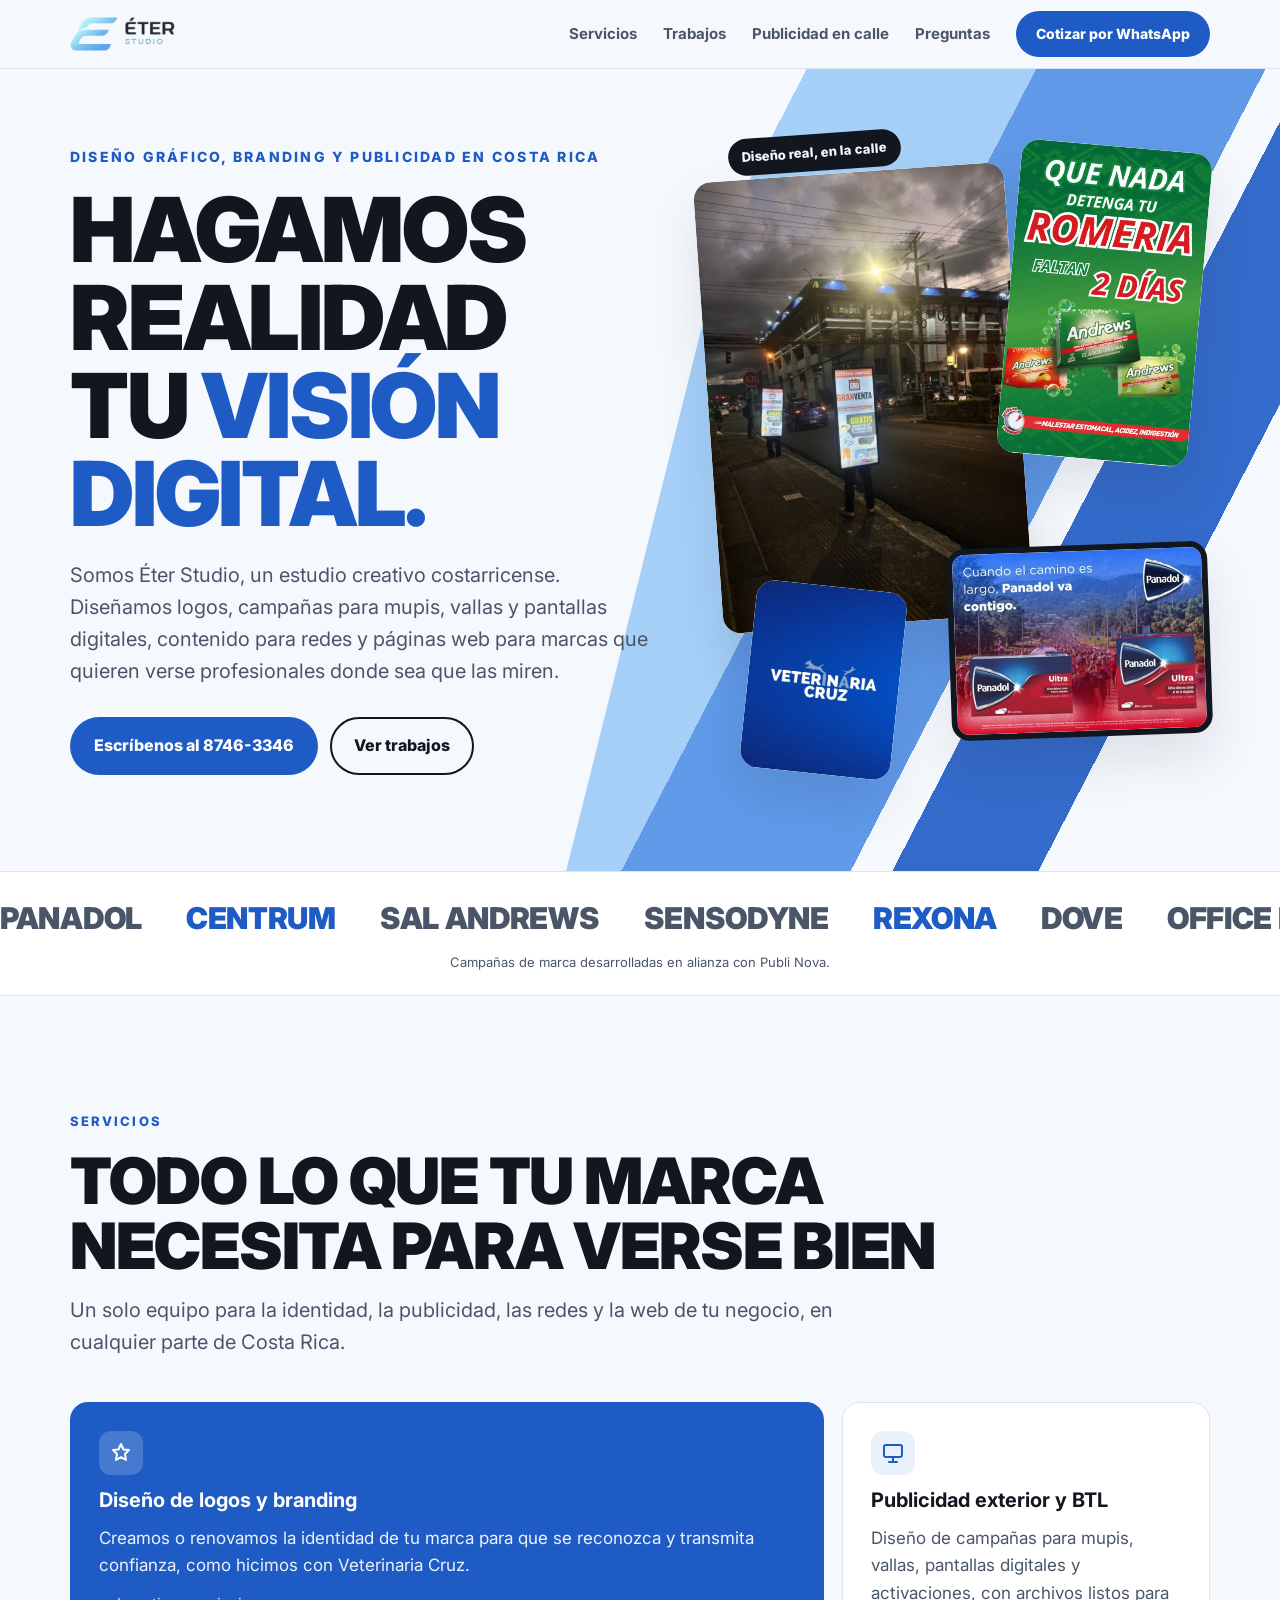
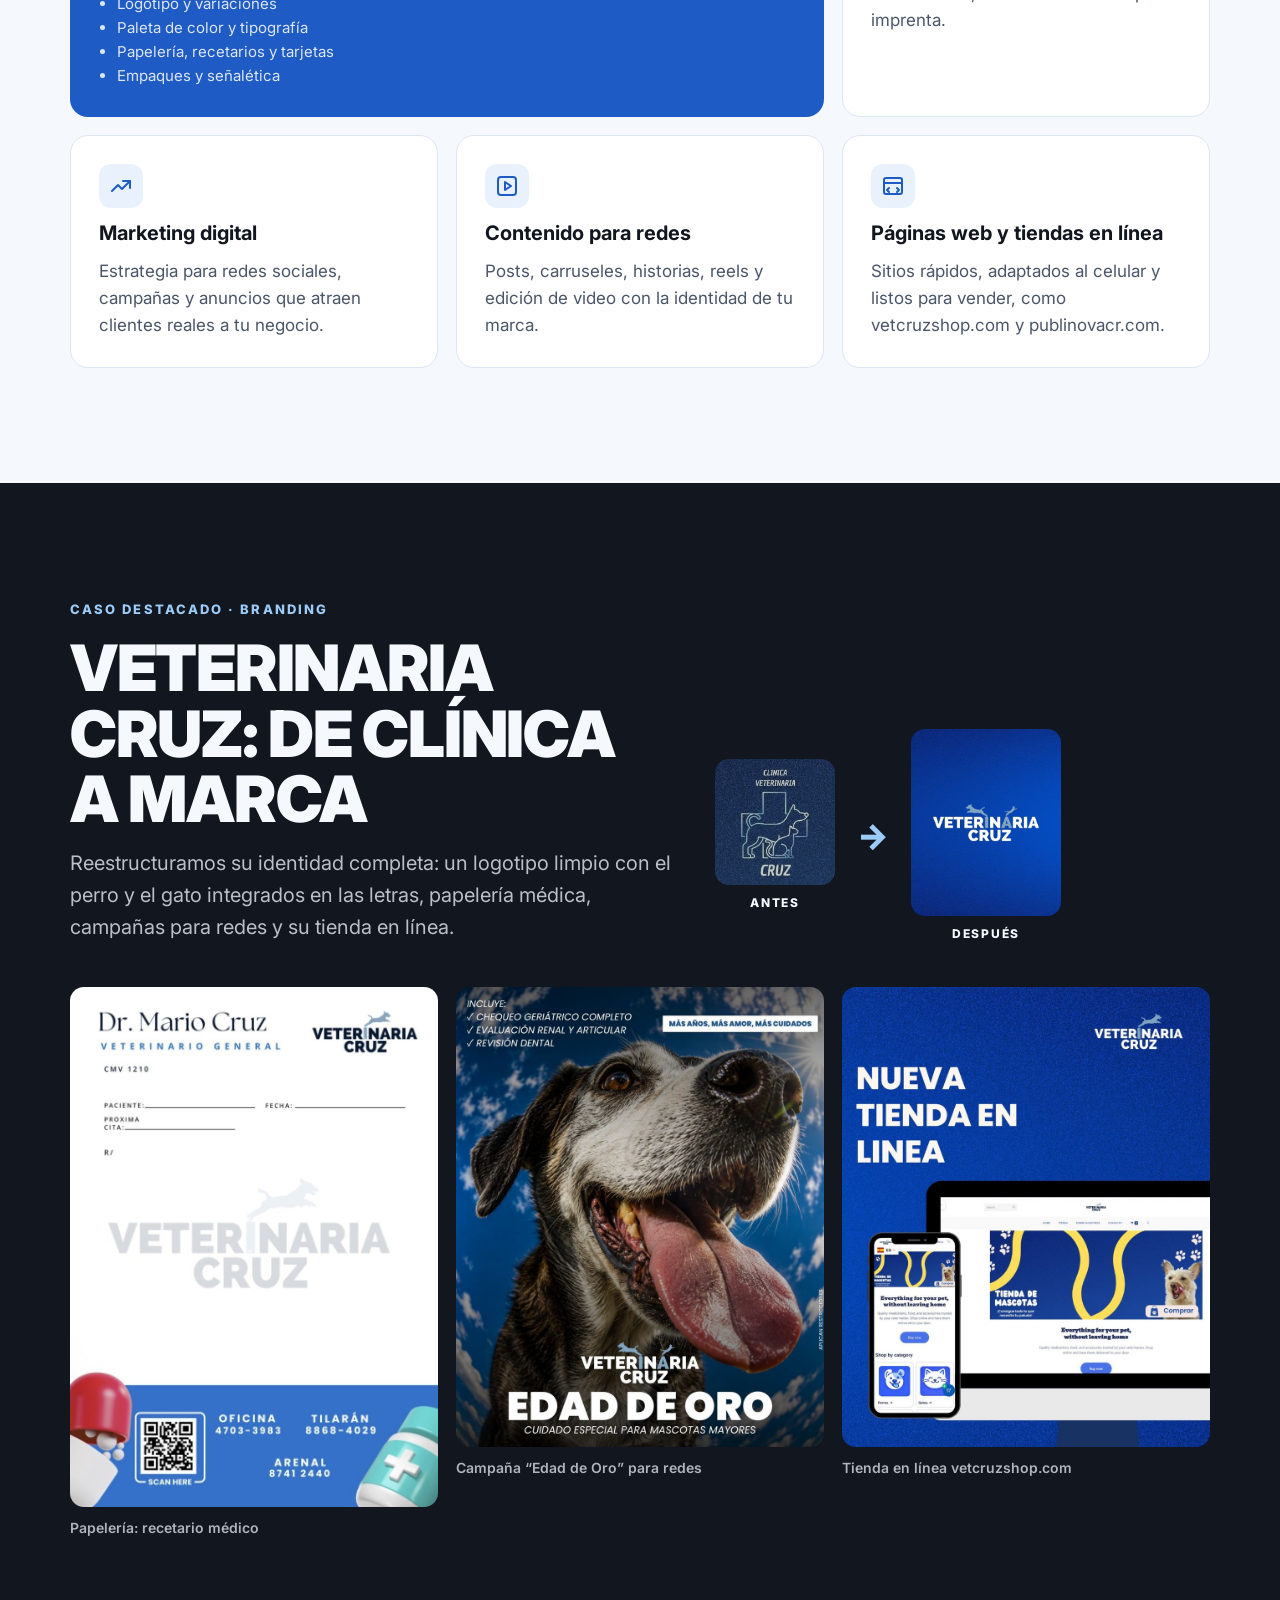
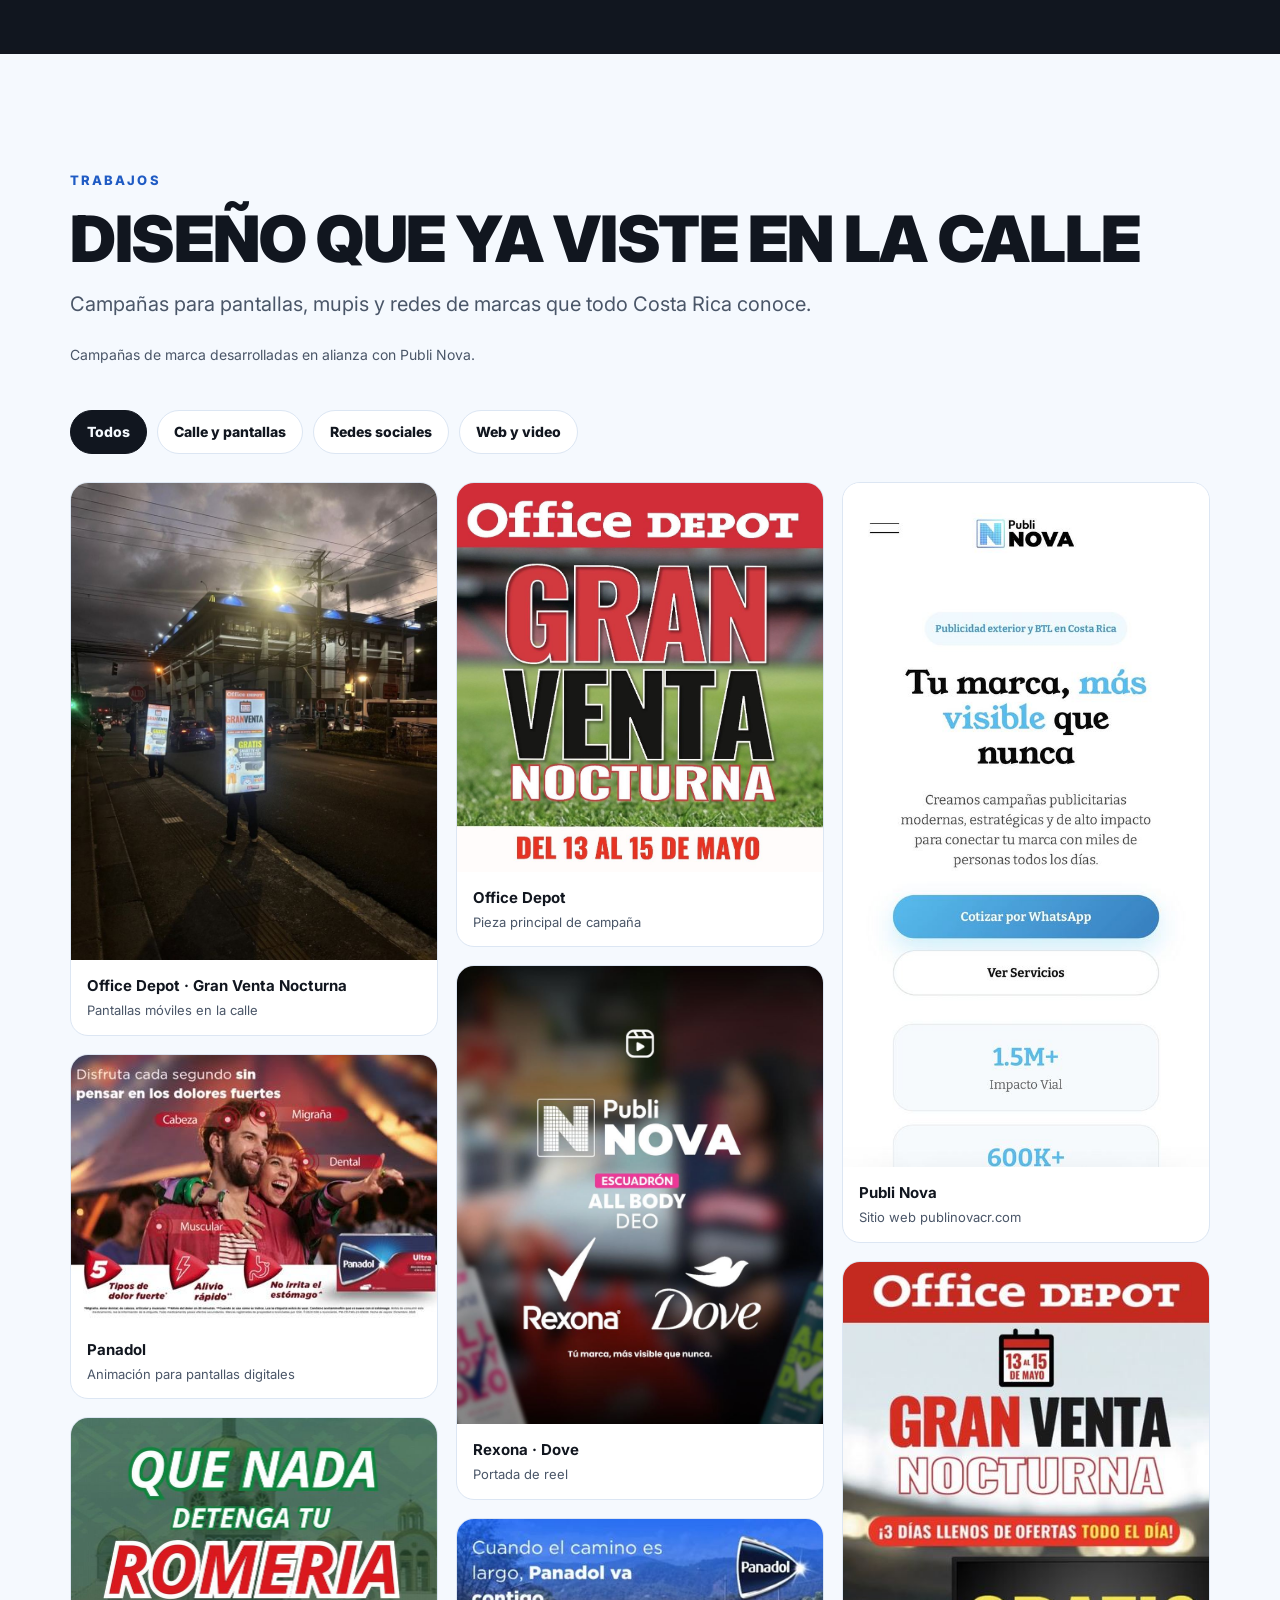
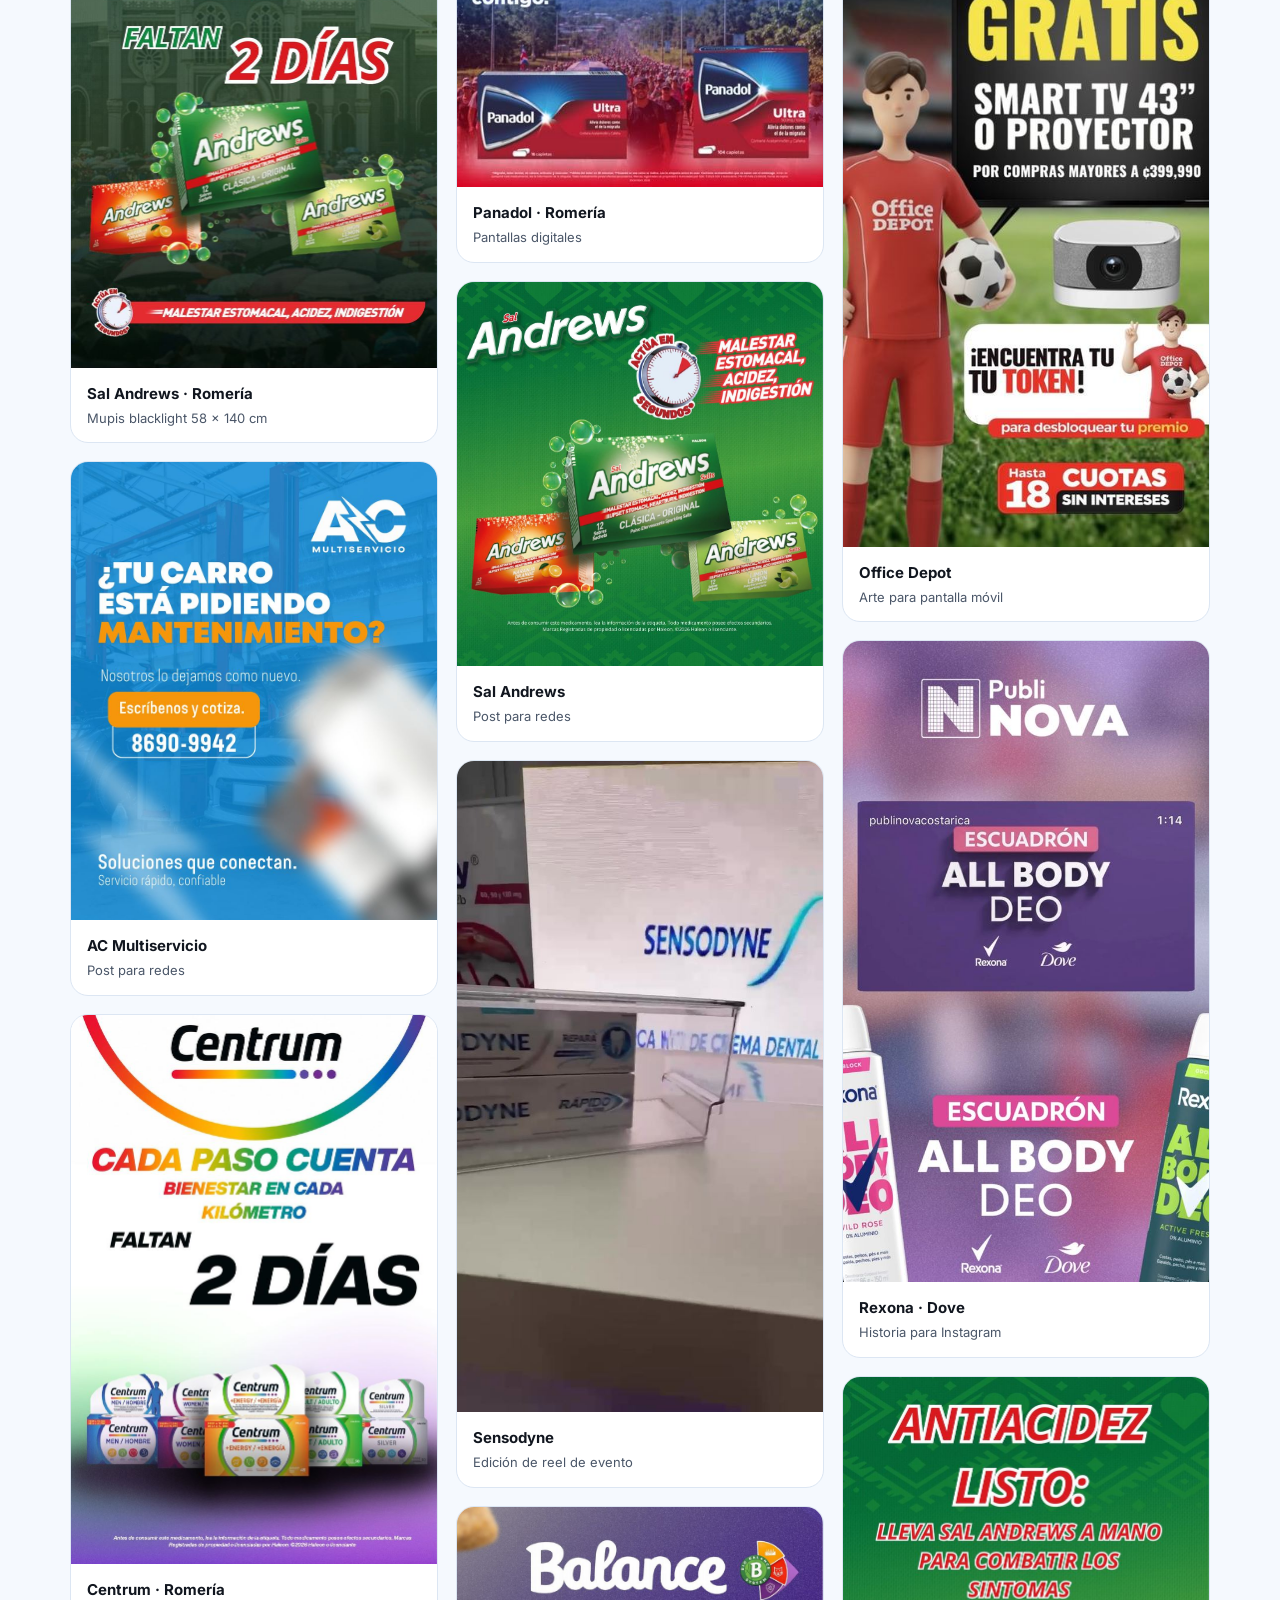
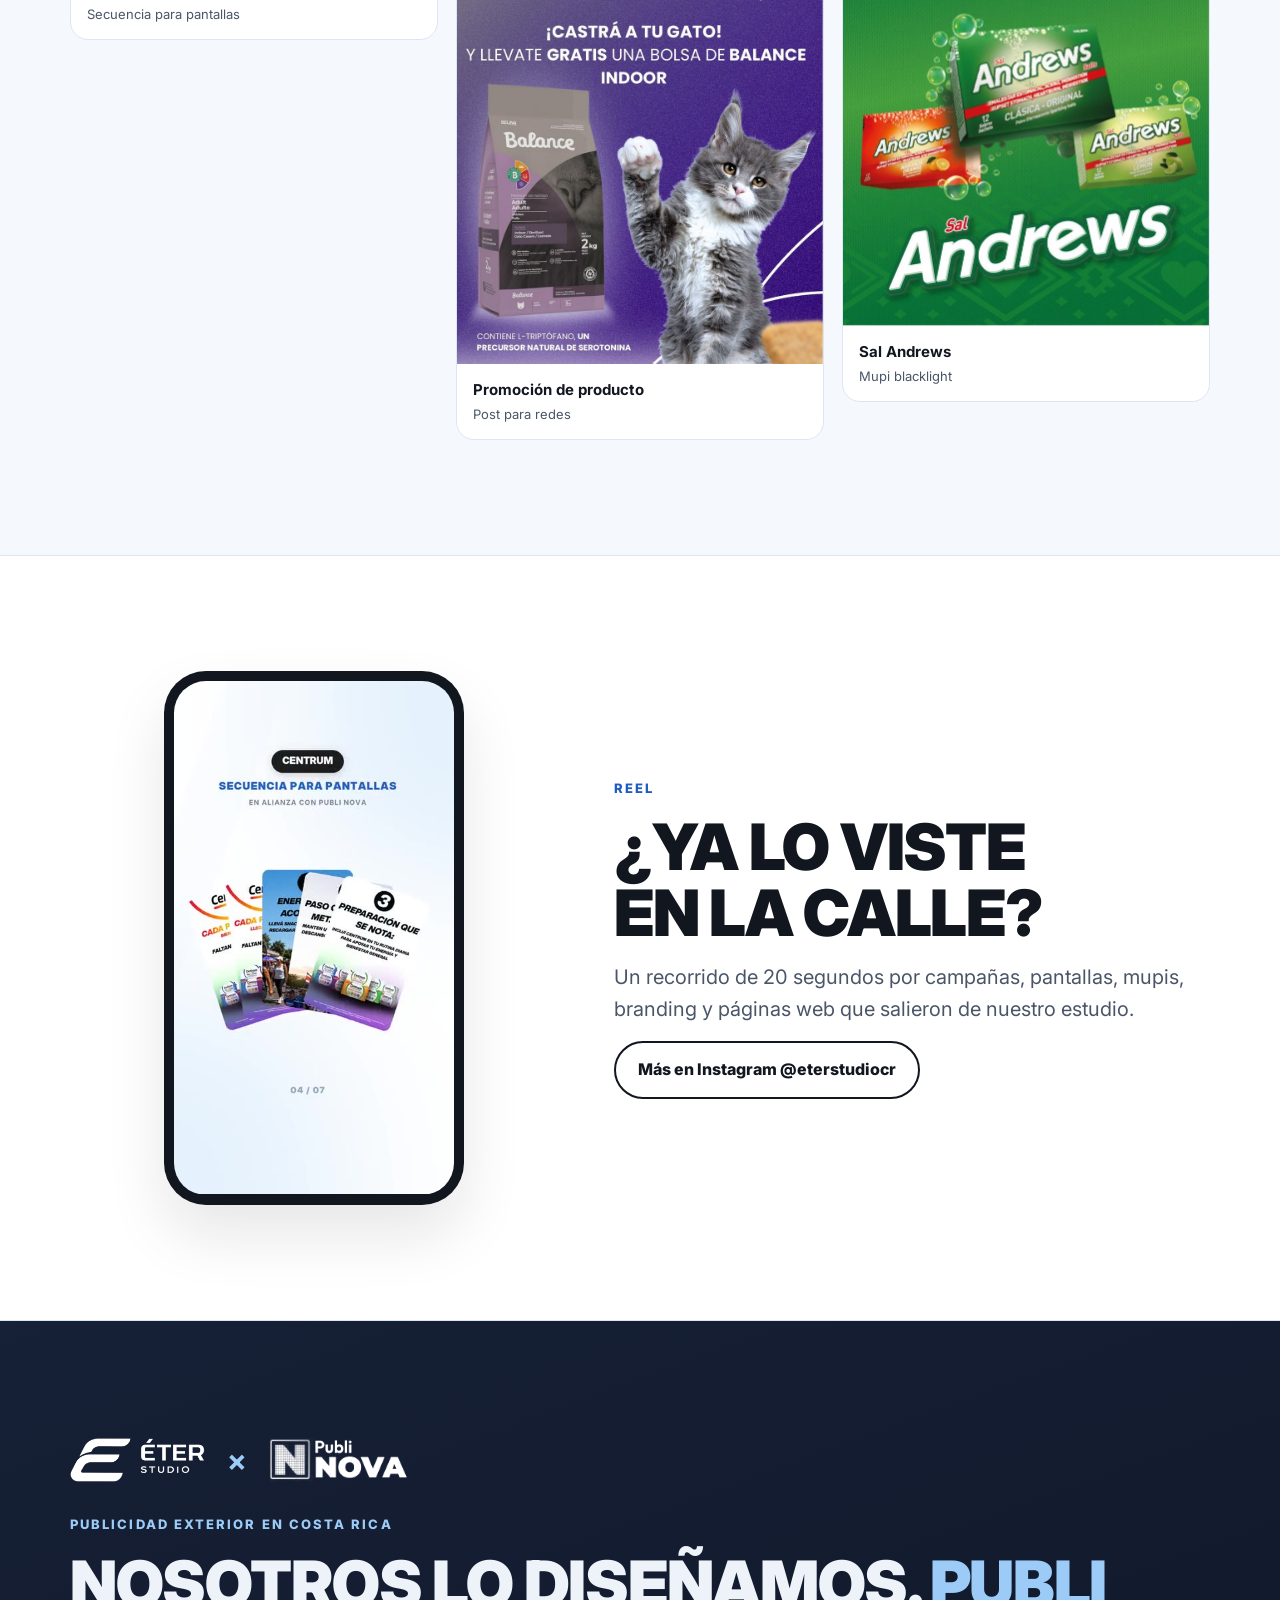
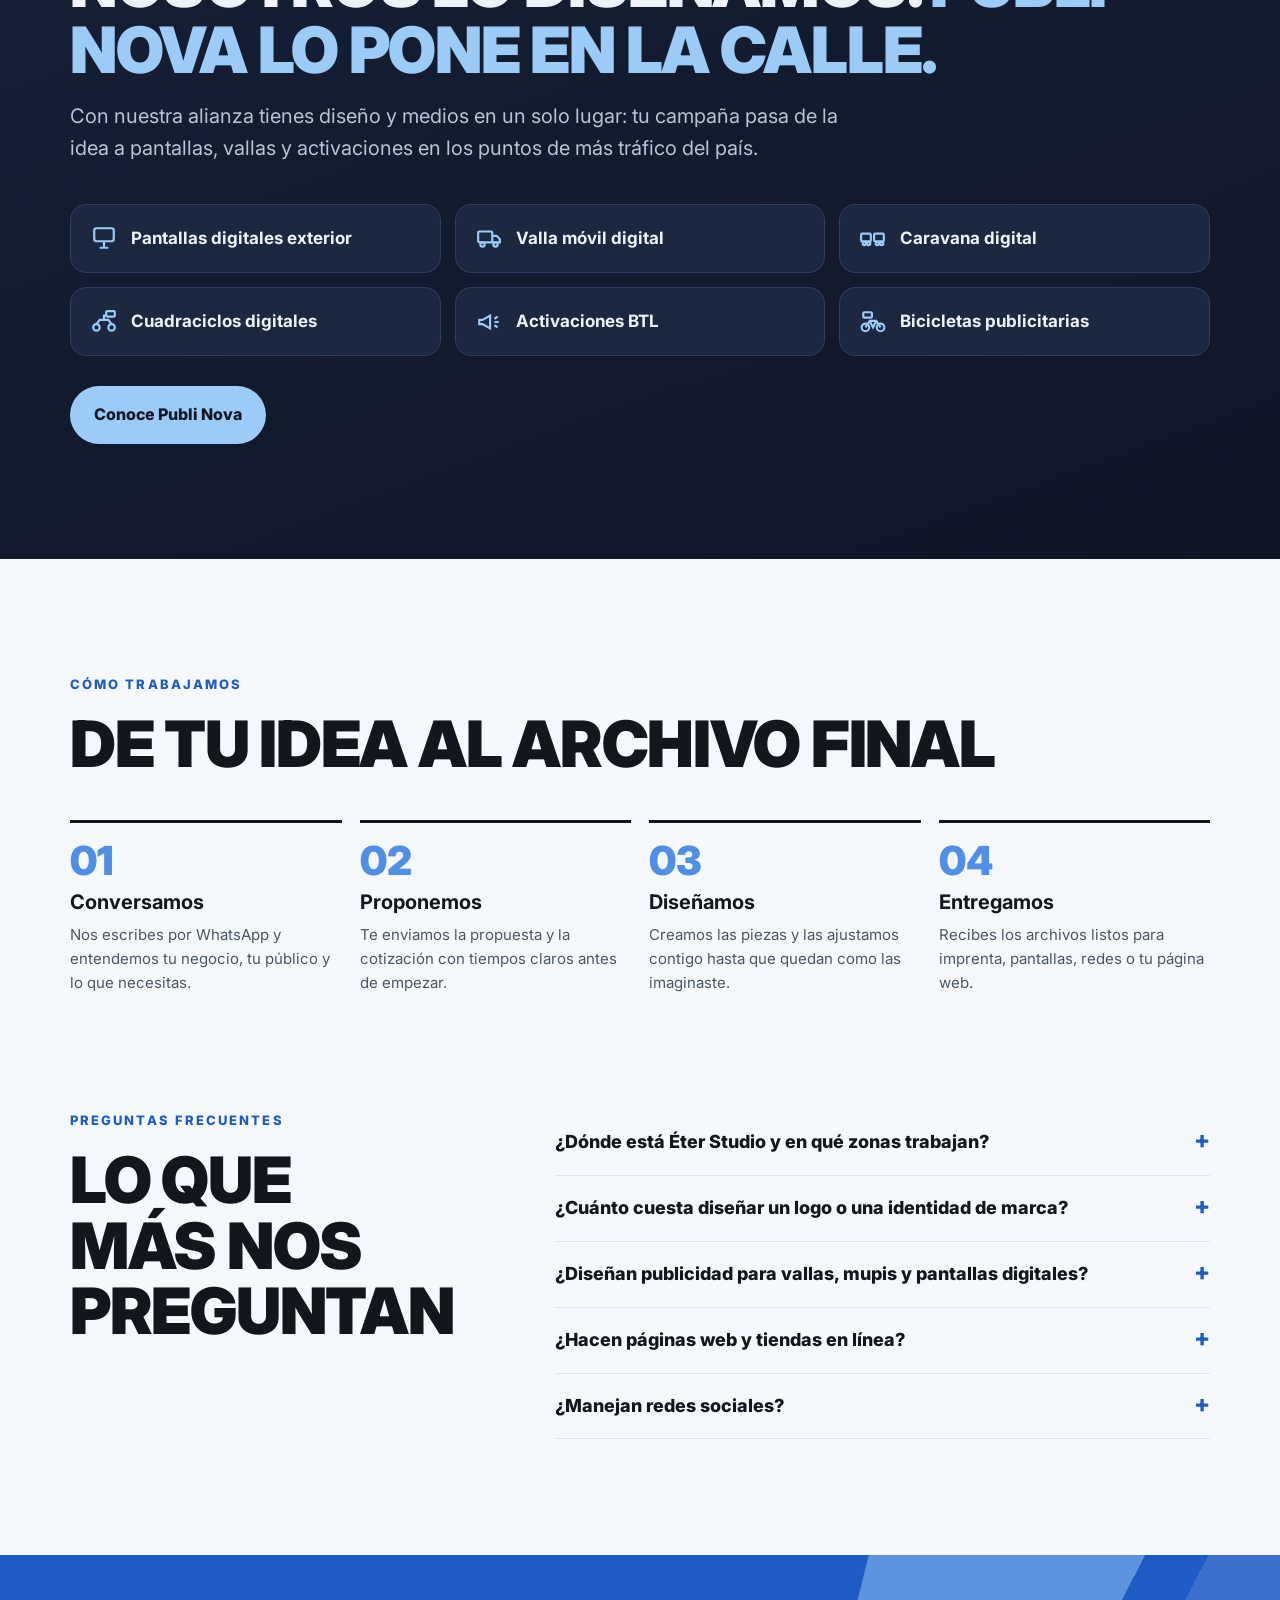
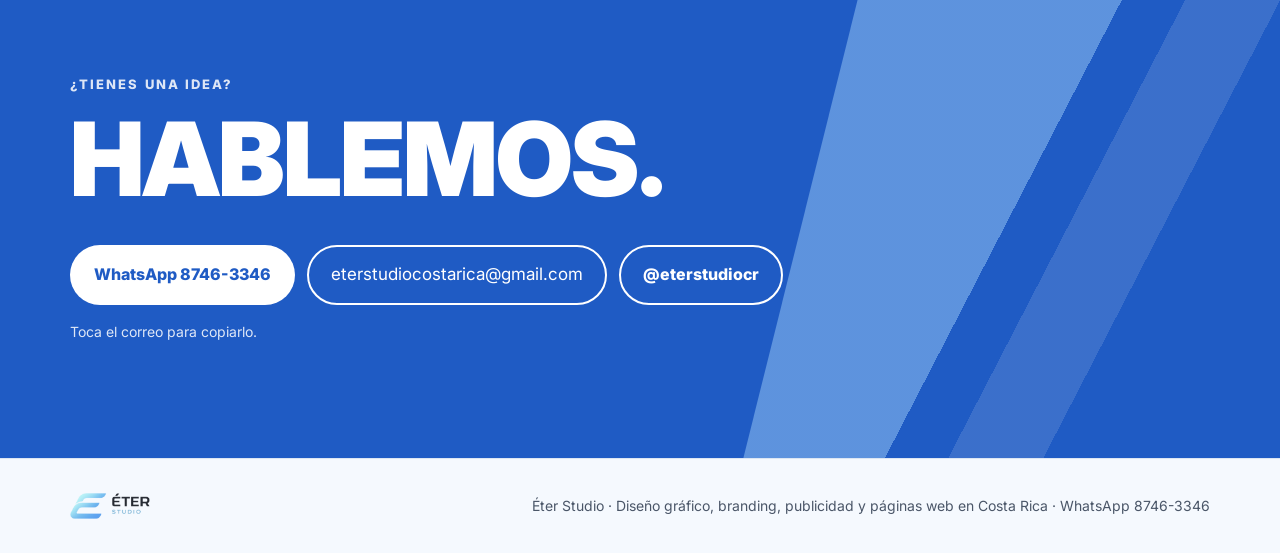
==== index.html @ 16a52ff5 "Sitio web de Éter Studio Co-Authored-By: Claude Opus 5.5 <noreply@anthropic.com> Claude-Session: htt" ====
<!doctype html>
<html lang="es-CR">
<head>
<meta charset="utf-8">
<meta name="viewport" content="width=device-width, initial-scale=1, viewport-fit=cover">
<title>Éter Studio | Diseño gráfico, branding y publicidad en Costa Rica</title>
<meta name="description" content="Estudio de diseño gráfico en Costa Rica: logos y branding, publicidad para vallas, mupis y pantallas, contenido para redes y páginas web. Cotiza por WhatsApp 8746-3346.">
<meta name="keywords" content="diseño gráfico Costa Rica, agencia de publicidad Costa Rica, diseño de logos Costa Rica, branding Costa Rica, estudio creativo Costa Rica, diseño de páginas web Costa Rica, publicidad exterior, vallas publicitarias, mupis, pantallas digitales, marketing digital, manejo de redes sociales, diseño San José">
<meta name="robots" content="index, follow, max-image-preview:large">
<link rel="canonical" href="https://www.eterstudiocr.com/">
<meta name="geo.region" content="CR"><meta name="geo.placename" content="Costa Rica">
<meta property="og:type" content="website"><meta property="og:locale" content="es_CR"><meta property="og:site_name" content="Éter Studio">
<meta property="og:title" content="Éter Studio | Diseño gráfico, branding y publicidad en Costa Rica"><meta property="og:description" content="Estudio de diseño gráfico en Costa Rica: logos y branding, publicidad para vallas, mupis y pantallas, contenido para redes y páginas web. Cotiza por WhatsApp 8746-3346.">
<meta property="og:url" content="https://www.eterstudiocr.com/"><meta property="og:image" content="https://www.eterstudiocr.com/img/og.jpg"><meta property="og:image:width" content="1200"><meta property="og:image:height" content="630">
<meta name="twitter:card" content="summary_large_image"><meta name="twitter:title" content="Éter Studio | Diseño gráfico, branding y publicidad en Costa Rica"><meta name="twitter:description" content="Estudio de diseño gráfico en Costa Rica: logos y branding, publicidad para vallas, mupis y pantallas, contenido para redes y páginas web. Cotiza por WhatsApp 8746-3346."><meta name="twitter:image" content="https://www.eterstudiocr.com/img/og.jpg">
<meta name="theme-color" content="#1F5BC4">
<link rel="icon" type="image/png" href="img/favicon.png">
<link rel="preload" as="image" href="img/od_calle.jpg">
<link rel="preconnect" href="https://fonts.googleapis.com"><link rel="preconnect" href="https://fonts.gstatic.com" crossorigin><link rel="stylesheet" href="https://fonts.googleapis.com/css2?family=Inter:wght@400;600;700;800;900&display=swap">
<script type="application/ld+json">[{"@context": "https://schema.org", "@type": "ProfessionalService", "@id": "https://www.eterstudiocr.com/#estudio", "name": "Éter Studio", "alternateName": ["Eter Studio", "Éter Studio CR"], "description": "Estudio de diseño gráfico en Costa Rica: logos y branding, publicidad para vallas, mupis y pantallas, contenido para redes y páginas web. Cotiza por WhatsApp 8746-3346.", "url": "https://www.eterstudiocr.com/", "logo": "https://www.eterstudiocr.com/img/eter_color.png", "image": "https://www.eterstudiocr.com/img/og.jpg", "telephone": "+506 8746-3346", "email": "eterstudiocostarica@gmail.com", "slogan": "Hagamos realidad tu visión digital", "address": {"@type": "PostalAddress", "addressCountry": "CR"}, "areaServed": {"@type": "Country", "name": "Costa Rica"}, "sameAs": ["https://www.instagram.com/eterstudiocr/"], "knowsLanguage": "es", "hasOfferCatalog": {"@type": "OfferCatalog", "name": "Servicios de diseño y publicidad", "itemListElement": [{"@type": "Offer", "itemOffered": {"@type": "Service", "name": "Diseño de logos y branding", "areaServed": "Costa Rica"}}, {"@type": "Offer", "itemOffered": {"@type": "Service", "name": "Diseño de publicidad exterior: vallas, mupis y pantallas digitales", "areaServed": "Costa Rica"}}, {"@type": "Offer", "itemOffered": {"@type": "Service", "name": "Marketing digital y redes sociales", "areaServed": "Costa Rica"}}, {"@type": "Offer", "itemOffered": {"@type": "Service", "name": "Contenido para redes: posts, reels y video", "areaServed": "Costa Rica"}}, {"@type": "Offer", "itemOffered": {"@type": "Service", "name": "Diseño de páginas web y tiendas en línea", "areaServed": "Costa Rica"}}]}}, {"@context": "https://schema.org", "@type": "WebSite", "name": "Éter Studio", "url": "https://www.eterstudiocr.com/", "inLanguage": "es-CR"}, {"@context": "https://schema.org", "@type": "FAQPage", "mainEntity": [{"@type": "Question", "name": "¿Dónde está Éter Studio y en qué zonas trabajan?", "acceptedAnswer": {"@type": "Answer", "text": "Somos un estudio de diseño de Costa Rica y trabajamos de forma remota con negocios de todo el país: San José, Heredia, Alajuela, Cartago, Guanacaste, Puntarenas y Limón."}}, {"@type": "Question", "name": "¿Cuánto cuesta diseñar un logo o una identidad de marca?", "acceptedAnswer": {"@type": "Answer", "text": "Depende de lo que incluya: solo el logo, o también paleta, tipografía, papelería y aplicaciones. Escríbenos al 8746-3346 y te enviamos una cotización a la medida."}}, {"@type": "Question", "name": "¿Diseñan publicidad para vallas, mupis y pantallas digitales?", "acceptedAnswer": {"@type": "Answer", "text": "Sí. Diseñamos campañas para publicidad exterior y BTL con archivos listos para imprenta o para pantallas, y con nuestra alianza con Publi Nova también podemos ponerlas en la calle."}}, {"@type": "Question", "name": "¿Hacen páginas web y tiendas en línea?", "acceptedAnswer": {"@type": "Answer", "text": "Sí. Hacemos sitios adaptados al celular, con botón de WhatsApp y tienda en línea si la necesitas, como vetcruzshop.com y publinovacr.com."}}, {"@type": "Question", "name": "¿Manejan redes sociales?", "acceptedAnswer": {"@type": "Answer", "text": "Diseñamos posts, carruseles, historias y reels, y te ayudamos con la estrategia para que tu Instagram, Facebook y TikTok atraigan clientes."}}]}]</script>
</head>
<body>
<style>
/* Layout: página única, franjas diagonales de marca (celeste → azul) como firma visual; tipografía negra pesada en mayúsculas */
:root{
  --bg:#F5F9FE; --surface:#FFFFFF; --ink:#11161F; --muted:#4A5668; --line:#DCE6F3;
  --sky:#9CCBF7; --blue:#4F8FE6; --deep:#1F5BC4; --on-deep:#FFFFFF; --chip:#E8F1FC; --shade:rgba(17,22,31,.10);
  --logo-light:block; --logo-dark:none;
  --f-display:'Inter',system-ui,-apple-system,'Segoe UI',Roboto,Arial,sans-serif;
  --f-body:'Inter',system-ui,-apple-system,'Segoe UI',Roboto,Arial,sans-serif;
  --wrap:1180px; --r:18px;
}
@media (prefers-color-scheme: dark){:root:not([data-theme="light"]){
  --bg:#0D121B; --surface:#151C28; --ink:#EEF3FA; --muted:#A9B6C8; --line:#263042;
  --sky:#9CCBF7; --blue:#74A2E4; --deep:#6FA0E2; --on-deep:#0D121B; --chip:#1C2636; --shade:rgba(0,0,0,.35);
  --logo-light:none; --logo-dark:block; color-scheme:dark}}
:root[data-theme="dark"]{
  --bg:#0D121B; --surface:#151C28; --ink:#EEF3FA; --muted:#A9B6C8; --line:#263042;
  --sky:#9CCBF7; --blue:#74A2E4; --deep:#6FA0E2; --on-deep:#0D121B; --chip:#1C2636; --shade:rgba(0,0,0,.35);
  --logo-light:none; --logo-dark:block; color-scheme:dark}
*{box-sizing:border-box}
html{scroll-behavior:smooth}
body{margin:0;background:var(--bg);color:var(--ink);font-family:var(--f-body);font-size:17px;line-height:1.6;-webkit-font-smoothing:antialiased}
img,video{max-width:100%;height:auto;display:block}
a{color:inherit}
.wrap{max-width:var(--wrap);margin-inline:auto;padding-inline:20px}
.eyebrow{font-size:13px;font-weight:800;letter-spacing:.16em;text-transform:uppercase;color:var(--deep)}
.display{font-family:var(--f-display);font-weight:900;text-transform:uppercase;letter-spacing:-.02em;line-height:1.02;text-wrap:balance;margin:0}
h2.display{font-size:clamp(34px,5.2vw,64px)}
h3{margin:0;font-size:20px;line-height:1.3}
p{margin:0}
.lead{font-size:clamp(17px,1.6vw,20px);color:var(--muted);max-width:60ch}
.btn{display:inline-flex;align-items:center;gap:10px;padding:14px 22px;border-radius:999px;font-weight:800;text-decoration:none;font-size:16px;border:2px solid transparent;transition:transform .15s ease,background .15s}
.btn:hover{transform:translateY(-2px)}
.btn:focus-visible,a:focus-visible,button:focus-visible{outline:3px solid var(--blue);outline-offset:3px}
.btn-primary{background:var(--deep);color:var(--on-deep)}
.btn-ghost{border-color:var(--ink);color:var(--ink)}
.logo-l{display:var(--logo-light)} .logo-d{display:var(--logo-dark)}
section{padding-block:clamp(64px,9vw,120px)}

/* header */
.top{position:sticky;top:env(safe-area-inset-top,0px);z-index:20;background:color-mix(in srgb,var(--bg) 88%,transparent);backdrop-filter:blur(10px);border-bottom:1px solid var(--line)}
.top .wrap{display:flex;align-items:center;justify-content:space-between;gap:16px;min-height:68px}
.top img{height:34px;width:auto!important}
.nav{display:flex;gap:26px;align-items:center;font-weight:700;font-size:15px}
.nav a{text-decoration:none;color:var(--muted)} .nav a:hover{color:var(--ink)}
.nav .btn{padding:10px 18px;font-size:14px;color:var(--on-deep)}
@media (max-width:860px){.nav a:not(.btn){display:none}}

/* hero */
.hero{position:relative;overflow:hidden;padding-block:clamp(40px,6vw,80px) clamp(56px,8vw,96px)}
.hero::before{content:"";position:absolute;inset:-20% -10% -20% 52%;background:linear-gradient(105deg,transparent 0 8%,var(--sky) 8% 30%,var(--blue) 30% 52%,var(--bg) 52% 56%,var(--deep) 56% 70%,transparent 70%);opacity:.9;transform:skewX(-14deg);z-index:0}
.hero .wrap{position:relative;z-index:1;display:grid;grid-template-columns:1.08fr .92fr;gap:48px;align-items:center}
.hero h1{margin:0;display:flex;flex-direction:column;gap:18px}
.hero h1 .k{font-size:14px;font-weight:800;letter-spacing:.16em;text-transform:uppercase;color:var(--deep)}
.hero h1 .big{font-weight:900;text-transform:uppercase;letter-spacing:-.025em;line-height:.98;font-size:clamp(44px,7vw,92px);text-wrap:balance}
.hero h1 .big em{font-style:normal;color:var(--deep)}
.hero .lead{margin-top:22px}
.hero .ctas{display:flex;flex-wrap:wrap;gap:12px;margin-top:30px}
.collage{position:relative;aspect-ratio:4/5;max-width:520px;width:100%;justify-self:center}
.collage figure{position:absolute;margin:0;border-radius:var(--r);overflow:hidden;box-shadow:0 24px 50px var(--shade);background:var(--surface)}
.collage img{width:100%;height:100%!important;object-fit:cover}
.c1{left:0;top:4%;width:62%;height:72%;transform:rotate(-4deg)}
.c2{right:2%;top:0;width:38%;height:50%;transform:rotate(5deg)}
.c3{right:0;bottom:6%;width:52%;aspect-ratio:480/352;transform:rotate(-2deg);border:6px solid var(--ink)}
.c4{left:8%;bottom:0;width:30%;aspect-ratio:4/5;transform:rotate(6deg)}
.collage .tag{position:absolute;left:4%;top:-2%;z-index:2;background:var(--ink);color:var(--bg);font-weight:800;font-size:13px;padding:8px 14px;border-radius:999px;transform:rotate(-4deg)}
@media (max-width:860px){.hero .wrap{grid-template-columns:1fr}.hero::before{inset:auto -30% -10% -30%;height:40%;top:auto}}

/* marcas */
.brands{border-block:1px solid var(--line);background:var(--surface);overflow:hidden;padding-block:22px}
.track{display:flex;gap:44px;width:max-content;animation:scroll 38s linear infinite;font-weight:900;text-transform:uppercase;font-size:clamp(20px,2.4vw,30px);letter-spacing:-.01em;color:var(--muted);white-space:nowrap}
.track span:nth-child(3n+2){color:var(--deep)}
@keyframes scroll{to{transform:translateX(-50%)}}
@media (prefers-reduced-motion:reduce){.track{animation:none;flex-wrap:wrap;width:auto;justify-content:center;white-space:normal}}
.brands small{display:block;text-align:center;color:var(--muted);font-size:13px;margin-top:10px}

/* servicios */
.head{display:flex;flex-direction:column;gap:16px;margin-bottom:44px}
.svc{display:grid;grid-template-columns:repeat(3,1fr);gap:18px}
.svc article{background:var(--surface);border:1px solid var(--line);border-radius:var(--r);padding:28px;display:flex;flex-direction:column;gap:12px;min-width:0}
.svc article:first-child{grid-column:span 2;background:var(--deep);color:var(--on-deep);border-color:transparent}
.svc article:first-child p,.svc article:first-child ul,.svc article:first-child li{color:inherit;opacity:.92}
.svc .ico{width:44px;height:44px;border-radius:12px;background:var(--chip);display:grid;place-items:center;color:var(--deep)}
.svc article:first-child .ico{background:color-mix(in srgb,var(--on-deep) 18%,transparent);color:var(--on-deep)}
.svc ul{margin:0;padding-left:18px;color:var(--muted);font-size:15px}
.svc p{color:var(--muted)}
@media (max-width:900px){.svc{grid-template-columns:1fr 1fr}.svc article:first-child{grid-column:span 2}}
@media (max-width:600px){.svc{grid-template-columns:1fr}.svc article:first-child{grid-column:auto}}

/* caso */
.case{background:var(--ink);color:var(--bg)}
.case .eyebrow{color:var(--sky)}
.case .lead{color:color-mix(in srgb,var(--bg) 75%,var(--ink))}
.case-grid{display:grid;grid-template-columns:1fr 1fr 1fr;gap:18px;margin-top:44px}
.case-grid figure{margin:0;display:flex;flex-direction:column;gap:10px;min-width:0}
.case-grid img{border-radius:14px;width:100%;height:auto}
.case-grid figcaption{font-size:14px;color:color-mix(in srgb,var(--bg) 70%,var(--ink));font-weight:600}
.ba{display:flex;align-items:center;gap:22px;flex-wrap:wrap;margin-top:28px}
.ba div{display:flex;flex-direction:column;align-items:center;gap:8px}
.ba img{border-radius:14px}
.ba .old{width:120px;filter:grayscale(.5);opacity:.8}
.ba .new{width:150px}
.ba span{font-size:12px;font-weight:800;letter-spacing:.14em}
.arrow{font-size:34px;font-weight:900;color:var(--sky)}
.case-top{display:grid;grid-template-columns:1.1fr .9fr;gap:40px;align-items:end}
@media (max-width:860px){.case-top{grid-template-columns:1fr}.case-grid{grid-template-columns:1fr 1fr}}
@media (max-width:520px){.case-grid{grid-template-columns:1fr}}

/* galería */
.filters{display:flex;flex-wrap:wrap;gap:10px;margin-bottom:28px}
.filters button{font:inherit;font-weight:800;font-size:14px;padding:10px 16px;border-radius:999px;border:1.5px solid var(--line);background:var(--surface);color:var(--ink);cursor:pointer}
.filters button[aria-pressed="true"]{background:var(--ink);color:var(--bg);border-color:var(--ink)}
.grid{columns:3 280px;column-gap:18px}
.grid figure{break-inside:avoid;margin:0 0 18px;background:var(--surface);border:1px solid var(--line);border-radius:var(--r);overflow:hidden}
.grid button{all:unset;cursor:zoom-in;display:block;width:100%}
.grid img{width:100%;height:auto}
.grid figcaption{padding:14px 16px;display:flex;flex-direction:column;gap:2px}
.grid figcaption b{font-size:15px} .grid figcaption span{font-size:13px;color:var(--muted)}
.ally-note{font-size:14px;color:var(--muted);margin-top:8px}

/* reel */
.reel .wrap{display:grid;grid-template-columns:.9fr 1.1fr;gap:56px;align-items:center}
.phone{justify-self:center;width:min(300px,80vw);aspect-ratio:9/16;border-radius:42px;padding:10px;background:var(--ink);box-shadow:0 30px 60px var(--shade)}
.phone video{width:100%;height:100%!important;object-fit:cover;border-radius:32px}
@media (max-width:860px){.reel .wrap{grid-template-columns:1fr}}

/* alianza */
.ally{background:linear-gradient(160deg,#162036,#0F1626);color:#EEF3FA}
.ally .eyebrow{color:#9CCBF7}
.ally-logos{display:flex;align-items:center;gap:22px;flex-wrap:wrap;margin-bottom:26px}
.ally-logos img{height:44px;width:auto!important}
.ally-logos b{font-size:30px;color:#9CCBF7}
.ally h2 span{color:#9CCBF7}
.ally .lead{color:#B7C4D6}
.pn{display:grid;grid-template-columns:repeat(3,1fr);gap:14px;margin-top:40px}
.pn div{background:#1C2740;border:1px solid #2E3D5E;border-radius:16px;padding:20px;display:flex;gap:14px;align-items:center;font-weight:700}
.pn svg{flex:none;color:#9CCBF7}
.ally a.btn{background:#9CCBF7;color:#0F1626;margin-top:30px}
@media (max-width:860px){.pn{grid-template-columns:1fr 1fr}}
@media (max-width:520px){.pn{grid-template-columns:1fr}}

/* proceso */
.steps{display:grid;grid-template-columns:repeat(4,1fr);gap:18px;counter-reset:s}
.steps li{list-style:none;border-top:3px solid var(--ink);padding-top:18px;display:flex;flex-direction:column;gap:8px}
.steps li::before{counter-increment:s;content:"0" counter(s);font-weight:900;font-size:40px;color:var(--blue);line-height:1}
.steps p{color:var(--muted);font-size:15px}
.steps{padding:0;margin:0}
@media (max-width:860px){.steps{grid-template-columns:1fr 1fr}}
@media (max-width:520px){.steps{grid-template-columns:1fr}}

/* faq */
.faq{display:grid;grid-template-columns:.8fr 1.2fr;gap:48px}
details{border-bottom:1px solid var(--line);padding-block:18px}
summary{cursor:pointer;font-weight:800;font-size:18px;list-style:none;display:flex;justify-content:space-between;gap:16px}
summary::after{content:"+";color:var(--deep);font-size:24px;line-height:1}
details[open] summary::after{content:"–"}
details p{color:var(--muted);margin-top:10px;max-width:62ch}
@media (max-width:860px){.faq{grid-template-columns:1fr}}

/* contacto */
.cta{background:var(--deep);color:var(--on-deep);position:relative;overflow:hidden}
.cta::after{content:"";position:absolute;right:-8%;top:-30%;width:45%;height:160%;background:linear-gradient(105deg,var(--sky) 0 40%,transparent 40% 48%,color-mix(in srgb,var(--on-deep) 25%,transparent) 48% 60%,transparent 60%);transform:skewX(-14deg);opacity:.5}
.cta .wrap{position:relative;z-index:1}
.cta h2{font-size:clamp(46px,8vw,110px)}
.cta .contacts{display:flex;flex-wrap:wrap;gap:12px;margin-top:34px}
.cta .btn-light{background:var(--on-deep);color:var(--deep)}
.cta .btn-line{border-color:var(--on-deep);color:var(--on-deep)}
.copy{font:inherit;cursor:pointer;background:transparent}
.cta small{display:block;margin-top:16px;opacity:.85;font-size:14px}
footer{padding-block:34px;border-top:1px solid var(--line);font-size:14px;color:var(--muted)}
footer .wrap{display:flex;justify-content:space-between;gap:16px;flex-wrap:wrap;align-items:center}
footer img{height:26px;width:auto!important}

/* lightbox */
dialog{border:none;padding:0;background:transparent;max-width:min(92vw,900px)}
dialog::backdrop{background:rgba(8,12,20,.85)}
dialog img{max-height:86vh;width:auto;border-radius:14px}
dialog button{position:absolute;top:10px;right:10px;font:inherit;font-weight:800;background:#fff;color:#111;border:none;border-radius:999px;padding:8px 14px;cursor:pointer}
</style>

<header class="top">
  <div class="wrap">
    <a href="#inicio" aria-label="Éter Studio, inicio"><img class="logo-l" src="img/eter_color.png" alt="Éter Studio" width="520" height="169"><img class="logo-d" src="img/eter_white.png" alt="Éter Studio" width="520" height="169"></a>
    <nav class="nav" aria-label="Principal">
      <a href="#servicios">Servicios</a><a href="#trabajos">Trabajos</a><a href="#alianza">Publicidad en calle</a><a href="#preguntas">Preguntas</a>
      <a class="btn btn-primary" href="https://wa.me/50687463346?text=Hola%20%C3%89ter%20Studio%2C%20quiero%20cotizar%20un%20proyecto" target="_blank" rel="noopener">Cotizar por WhatsApp</a>
    </nav>
  </div>
</header>

<main id="inicio">
<section class="hero" aria-labelledby="h1">
  <div class="wrap">
    <div>
      <h1 id="h1"><span class="k">Diseño gráfico, branding y publicidad en Costa Rica</span><span class="big">Hagamos realidad tu <em>visión digital.</em></span></h1>
      <p class="lead">Somos Éter Studio, un estudio creativo costarricense. Diseñamos logos, campañas para mupis, vallas y pantallas digitales, contenido para redes y páginas web para marcas que quieren verse profesionales donde sea que las miren.</p>
      <div class="ctas">
        <a class="btn btn-primary" href="https://wa.me/50687463346?text=Hola%20%C3%89ter%20Studio%2C%20quiero%20cotizar%20un%20proyecto" target="_blank" rel="noopener">Escríbenos al 8746-3346</a>
        <a class="btn btn-ghost" href="#trabajos">Ver trabajos</a>
      </div>
    </div>
    <div class="collage" aria-label="Algunos de nuestros trabajos">
      <span class="tag">Diseño real, en la calle</span>
      <figure class="c1"><img src="img/od_calle.jpg" alt="Pantallas móviles con la campaña Gran Venta Nocturna de Office Depot en una calle de San José" width="844" height="1100" fetchpriority="high"></figure>
      <figure class="c2"><img src="img/mupi1.jpg" alt="Mupi blacklight de Sal Andrews para la Romería" width="733" height="1100"></figure>
      <figure class="c4"><img src="img/vet_logo.jpg" alt="Nuevo logo de Veterinaria Cruz diseñado por Éter Studio" width="880" height="1100"></figure>
      <figure class="c3"><img src="img/panadol1.jpg" alt="Animación de Panadol para pantalla digital" width="480" height="352"></figure>
    </div>
  </div>
</section>

<div class="brands" aria-label="Marcas con las que hemos trabajado">
  <div class="track" aria-hidden="true">
    <span>Panadol</span><span>Centrum</span><span>Sal Andrews</span><span>Sensodyne</span><span>Rexona</span><span>Dove</span><span>Office Depot</span><span>Publi Nova</span><span>Veterinaria Cruz</span><span>AC Multiservicio</span>
    <span>Panadol</span><span>Centrum</span><span>Sal Andrews</span><span>Sensodyne</span><span>Rexona</span><span>Dove</span><span>Office Depot</span><span>Publi Nova</span><span>Veterinaria Cruz</span><span>AC Multiservicio</span>
  </div>
  <p class="sr" style="position:absolute;width:1px;height:1px;overflow:hidden;clip:rect(0 0 0 0)">Marcas: Panadol, Centrum, Sal Andrews, Sensodyne, Rexona, Dove, Office Depot, Publi Nova, Veterinaria Cruz y AC Multiservicio.</p>
  <small>Campañas de marca desarrolladas en alianza con Publi Nova.</small>
</div>

<section id="servicios" aria-labelledby="t-serv">
  <div class="wrap">
    <div class="head"><span class="eyebrow">Servicios</span><h2 id="t-serv" class="display">Todo lo que tu marca necesita para verse bien</h2><p class="lead">Un solo equipo para la identidad, la publicidad, las redes y la web de tu negocio, en cualquier parte de Costa Rica.</p></div>
    <div class="svc">
      <article>
        <div class="ico"><svg width="24" height="24" viewBox="0 0 24 24" fill="none" stroke="currentColor" stroke-width="2" stroke-linecap="round" stroke-linejoin="round" aria-hidden="true"><path d="M12 3l2.5 5.5L20 9l-4 4 1 6-5-3-5 3 1-6-4-4 5.5-.5z"/></svg></div>
        <h3>Diseño de logos y branding</h3>
        <p>Creamos o renovamos la identidad de tu marca para que se reconozca y transmita confianza, como hicimos con Veterinaria Cruz.</p>
        <ul><li>Logotipo y variaciones</li><li>Paleta de color y tipografía</li><li>Papelería, recetarios y tarjetas</li><li>Empaques y señalética</li></ul>
      </article>
      <article>
        <div class="ico"><svg width="24" height="24" viewBox="0 0 24 24" fill="none" stroke="currentColor" stroke-width="2" stroke-linecap="round" stroke-linejoin="round" aria-hidden="true"><rect x="3" y="4" width="18" height="12" rx="2"/><path d="M12 16v5M8 21h8"/></svg></div>
        <h3>Publicidad exterior y BTL</h3>
        <p>Diseño de campañas para mupis, vallas, pantallas digitales y activaciones, con archivos listos para imprenta.</p>
      </article>
      <article>
        <div class="ico"><svg width="24" height="24" viewBox="0 0 24 24" fill="none" stroke="currentColor" stroke-width="2" stroke-linecap="round" stroke-linejoin="round" aria-hidden="true"><path d="M3 17l6-6 4 4 8-8"/><path d="M14 7h7v7"/></svg></div>
        <h3>Marketing digital</h3>
        <p>Estrategia para redes sociales, campañas y anuncios que atraen clientes reales a tu negocio.</p>
      </article>
      <article>
        <div class="ico"><svg width="24" height="24" viewBox="0 0 24 24" fill="none" stroke="currentColor" stroke-width="2" stroke-linecap="round" stroke-linejoin="round" aria-hidden="true"><rect x="3" y="3" width="18" height="18" rx="3"/><path d="M10 8l6 4-6 4z"/></svg></div>
        <h3>Contenido para redes</h3>
        <p>Posts, carruseles, historias, reels y edición de video con la identidad de tu marca.</p>
      </article>
      <article>
        <div class="ico"><svg width="24" height="24" viewBox="0 0 24 24" fill="none" stroke="currentColor" stroke-width="2" stroke-linecap="round" stroke-linejoin="round" aria-hidden="true"><rect x="3" y="4" width="18" height="16" rx="2"/><path d="M3 9h18M8 14l-2 2 2 2M16 14l2 2-2 2"/></svg></div>
        <h3>Páginas web y tiendas en línea</h3>
        <p>Sitios rápidos, adaptados al celular y listos para vender, como vetcruzshop.com y publinovacr.com.</p>
      </article>
    </div>
  </div>
</section>

<section class="case" aria-labelledby="t-case">
  <div class="wrap">
    <div class="case-top">
      <div class="head" style="margin:0"><span class="eyebrow">Caso destacado · Branding</span><h2 id="t-case" class="display">Veterinaria Cruz: de clínica a marca</h2><p class="lead">Reestructuramos su identidad completa: un logotipo limpio con el perro y el gato integrados en las letras, papelería médica, campañas para redes y su tienda en línea.</p></div>
      <div class="ba" aria-label="Antes y después del logo">
        <div><img class="old" src="img/vet_old.jpg" alt="Logo anterior de Clínica Veterinaria Cruz" width="200" height="210" loading="lazy"><span>ANTES</span></div>
        <b class="arrow" aria-hidden="true">→</b>
        <div><img class="new" src="img/vet_logo.jpg" alt="Logo nuevo de Veterinaria Cruz" width="880" height="1100" loading="lazy"><span>DESPUÉS</span></div>
      </div>
    </div>
    <div class="case-grid">
      <figure><img src="img/vet_receta.jpg" alt="Recetario médico de Veterinaria Cruz con la nueva identidad" width="779" height="1100" loading="lazy"><figcaption>Papelería: recetario médico</figcaption></figure>
      <figure><img src="img/vet_oro.jpg" alt="Post Edad de Oro, campaña de cuidado para mascotas mayores" width="880" height="1100" loading="lazy"><figcaption>Campaña “Edad de Oro” para redes</figcaption></figure>
      <figure><img src="img/vet_tienda.jpg" alt="Lanzamiento de la tienda en línea vetcruzshop.com en computadora y celular" width="880" height="1100" loading="lazy"><figcaption>Tienda en línea vetcruzshop.com</figcaption></figure>
    </div>
  </div>
</section>

<section id="trabajos" aria-labelledby="t-work">
  <div class="wrap">
    <div class="head"><span class="eyebrow">Trabajos</span><h2 id="t-work" class="display">Diseño que ya viste en la calle</h2><p class="lead">Campañas para pantallas, mupis y redes de marcas que todo Costa Rica conoce.</p><p class="ally-note">Campañas de marca desarrolladas en alianza con Publi Nova.</p></div>
    <div class="filters" role="group" aria-label="Filtrar trabajos">
      <button type="button" id="f-all" aria-pressed="true" data-f="all">Todos</button>
      <button type="button" id="f-calle" aria-pressed="false" data-f="calle">Calle y pantallas</button>
      <button type="button" id="f-redes" aria-pressed="false" data-f="redes">Redes sociales</button>
      <button type="button" id="f-web" aria-pressed="false" data-f="web">Web y video</button>
    </div>
    <div class="grid" id="grid">
      <figure data-c="calle"><button type="button" aria-label="Ampliar"><img src="img/od_calle.jpg" alt="Pantallas móviles de Office Depot en la calle" width="844" height="1100" loading="lazy"></button><figcaption><b>Office Depot · Gran Venta Nocturna</b><span>Pantallas móviles en la calle</span></figcaption></figure>
      <figure data-c="calle"><button type="button" aria-label="Ampliar"><img src="img/panadol2.jpg" alt="Animación de Panadol para pantalla digital, dolores fuertes" width="480" height="352" loading="lazy"></button><figcaption><b>Panadol</b><span>Animación para pantallas digitales</span></figcaption></figure>
      <figure data-c="calle"><button type="button" aria-label="Ampliar"><img src="img/mupi2.jpg" alt="Mupi blacklight Sal Andrews Romería" width="733" height="1100" loading="lazy"></button><figcaption><b>Sal Andrews · Romería</b><span>Mupis blacklight 58 × 140 cm</span></figcaption></figure>
      <figure data-c="redes"><button type="button" aria-label="Ampliar"><img src="img/ac.jpg" alt="Post de mantenimiento automotriz para AC Multiservicio" width="880" height="1100" loading="lazy"></button><figcaption><b>AC Multiservicio</b><span>Post para redes</span></figcaption></figure>
      <figure data-c="calle"><button type="button" aria-label="Ampliar"><img src="img/centrum1.jpg" alt="Pieza de Centrum para pantallas, cuenta regresiva Romería" width="733" height="1100" loading="lazy"></button><figcaption><b>Centrum · Romería</b><span>Secuencia para pantallas</span></figcaption></figure>
      <figure data-c="calle"><button type="button" aria-label="Ampliar"><img src="img/od_sq.jpg" alt="Arte principal Gran Venta Nocturna Office Depot" width="1037" height="1100" loading="lazy"></button><figcaption><b>Office Depot</b><span>Pieza principal de campaña</span></figcaption></figure>
      <figure data-c="redes"><button type="button" aria-label="Ampliar"><img src="img/deo_cover.jpg" alt="Portada de reel Escuadrón All Body Deo de Rexona y Dove" width="880" height="1100" loading="lazy"></button><figcaption><b>Rexona · Dove</b><span>Portada de reel</span></figcaption></figure>
      <figure data-c="calle"><button type="button" aria-label="Ampliar"><img src="img/panadol1.jpg" alt="Animación de Panadol Romería para pantalla digital" width="480" height="352" loading="lazy"></button><figcaption><b>Panadol · Romería</b><span>Pantallas digitales</span></figcaption></figure>
      <figure data-c="redes"><button type="button" aria-label="Ampliar"><img src="img/andrews_post.jpg" alt="Post de Sal Andrews para redes" width="1049" height="1100" loading="lazy"></button><figcaption><b>Sal Andrews</b><span>Post para redes</span></figcaption></figure>
      <figure data-c="web"><button type="button" aria-label="Ampliar"><img src="img/sensodyne.jpg" alt="Escena del reel del evento de Sensodyne" width="618" height="1100" loading="lazy"></button><figcaption><b>Sensodyne</b><span>Edición de reel de evento</span></figcaption></figure>
      <figure data-c="redes"><button type="button" aria-label="Ampliar"><img src="img/promo.jpg" alt="Post promocional de alimento para gatos" width="880" height="1100" loading="lazy"></button><figcaption><b>Promoción de producto</b><span>Post para redes</span></figcaption></figure>
      <figure data-c="web"><button type="button" aria-label="Ampliar"><img src="img/pn_web2.jpg" alt="Sitio web de Publi Nova en celular" width="589" height="1100" loading="lazy"></button><figcaption><b>Publi Nova</b><span>Sitio web publinovacr.com</span></figcaption></figure>
      <figure data-c="calle"><button type="button" aria-label="Ampliar"><img src="img/od_tall.jpg" alt="Arte vertical Office Depot para pantalla móvil" width="455" height="1100" loading="lazy"></button><figcaption><b>Office Depot</b><span>Arte para pantalla móvil</span></figcaption></figure>
      <figure data-c="redes"><button type="button" aria-label="Ampliar"><img src="img/deo_story.jpg" alt="Historia de Instagram Escuadrón All Body Deo" width="628" height="1100" loading="lazy"></button><figcaption><b>Rexona · Dove</b><span>Historia para Instagram</span></figcaption></figure>
      <figure data-c="calle"><button type="button" aria-label="Ampliar"><img src="img/mupi3.jpg" alt="Mupi Sal Andrews antiacidez" width="733" height="1100" loading="lazy"></button><figcaption><b>Sal Andrews</b><span>Mupi blacklight</span></figcaption></figure>
    </div>
  </div>
</section>

<section class="reel" aria-labelledby="t-reel" style="background:var(--surface);border-block:1px solid var(--line)">
  <div class="wrap">
    <div class="phone"><video src="img/reel.mp4" poster="img/reel_poster.jpg" autoplay muted loop playsinline aria-label="Reel con trabajos de Éter Studio"></video></div>
    <div class="head" style="margin:0"><span class="eyebrow">Reel</span><h2 id="t-reel" class="display">¿Ya lo viste en la calle?</h2><p class="lead">Un recorrido de 20 segundos por campañas, pantallas, mupis, branding y páginas web que salieron de nuestro estudio.</p><div><a class="btn btn-ghost" href="https://www.instagram.com/eterstudiocr/" target="_blank" rel="noopener">Más en Instagram @eterstudiocr</a></div></div>
  </div>
</section>

<section id="alianza" class="ally" aria-labelledby="t-ally">
  <div class="wrap">
    <div class="ally-logos"><img src="img/eter_white.png" alt="Éter Studio" width="520" height="169" loading="lazy"><b aria-hidden="true">×</b><img src="img/pn_white.png" alt="Publi Nova" width="362" height="114" loading="lazy"></div>
    <span class="eyebrow">Publicidad exterior en Costa Rica</span>
    <h2 id="t-ally" class="display" style="margin-top:14px">Nosotros lo diseñamos. <span>Publi Nova lo pone en la calle.</span></h2>
    <p class="lead" style="margin-top:18px">Con nuestra alianza tienes diseño y medios en un solo lugar: tu campaña pasa de la idea a pantallas, vallas y activaciones en los puntos de más tráfico del país.</p>
    <div class="pn">
      <div><svg width="26" height="26" viewBox="0 0 24 24" fill="none" stroke="currentColor" stroke-width="2" aria-hidden="true"><rect x="3" y="3" width="18" height="12" rx="2"/><path d="M12 15v6M8 21h8"/></svg>Pantallas digitales exterior</div>
      <div><svg width="26" height="26" viewBox="0 0 24 24" fill="none" stroke="currentColor" stroke-width="2" aria-hidden="true"><rect x="2" y="6" width="13" height="10" rx="1"/><path d="M15 10h4l3 3v3h-7"/><circle cx="6" cy="18" r="2"/><circle cx="18" cy="18" r="2"/></svg>Valla móvil digital</div>
      <div><svg width="26" height="26" viewBox="0 0 24 24" fill="none" stroke="currentColor" stroke-width="2" aria-hidden="true"><rect x="1" y="8" width="9" height="7" rx="1"/><rect x="13" y="8" width="9" height="7" rx="1"/><circle cx="4" cy="17" r="1.5"/><circle cx="8" cy="17" r="1.5"/><circle cx="16" cy="17" r="1.5"/><circle cx="20" cy="17" r="1.5"/></svg>Caravana digital</div>
      <div><svg width="26" height="26" viewBox="0 0 24 24" fill="none" stroke="currentColor" stroke-width="2" aria-hidden="true"><circle cx="5" cy="17" r="3"/><circle cx="19" cy="17" r="3"/><path d="M5 14l3-4h8l3 4M12 10V6h3"/><rect x="14" y="2" width="8" height="5" rx="1"/></svg>Cuadraciclos digitales</div>
      <div><svg width="26" height="26" viewBox="0 0 24 24" fill="none" stroke="currentColor" stroke-width="2" aria-hidden="true"><path d="M3 10v4h3l7 4V6L6 10z"/><path d="M17 9l3-2M17 12h4M17 15l3 2"/></svg>Activaciones BTL</div>
      <div><svg width="26" height="26" viewBox="0 0 24 24" fill="none" stroke="currentColor" stroke-width="2" aria-hidden="true"><circle cx="5" cy="17" r="3.5"/><circle cx="19" cy="17" r="3.5"/><path d="M5 17l4-6h6l4 6M9 11l3 6 3-6"/><rect x="3" y="3" width="8" height="5" rx="1"/></svg>Bicicletas publicitarias</div>
    </div>
    <a class="btn" href="https://publinovacr.com" target="_blank" rel="noopener">Conoce Publi Nova</a>
  </div>
</section>

<section aria-labelledby="t-proc">
  <div class="wrap">
    <div class="head"><span class="eyebrow">Cómo trabajamos</span><h2 id="t-proc" class="display">De tu idea al archivo final</h2></div>
    <ol class="steps">
      <li><h3>Conversamos</h3><p>Nos escribes por WhatsApp y entendemos tu negocio, tu público y lo que necesitas.</p></li>
      <li><h3>Proponemos</h3><p>Te enviamos la propuesta y la cotización con tiempos claros antes de empezar.</p></li>
      <li><h3>Diseñamos</h3><p>Creamos las piezas y las ajustamos contigo hasta que quedan como las imaginaste.</p></li>
      <li><h3>Entregamos</h3><p>Recibes los archivos listos para imprenta, pantallas, redes o tu página web.</p></li>
    </ol>
  </div>
</section>

<section id="preguntas" aria-labelledby="t-faq" style="padding-top:0">
  <div class="wrap faq">
    <div class="head"><span class="eyebrow">Preguntas frecuentes</span><h2 id="t-faq" class="display">Lo que más nos preguntan</h2></div>
    <div>
      <details><summary>¿Dónde está Éter Studio y en qué zonas trabajan?</summary><p>Somos un estudio de diseño de Costa Rica y trabajamos de forma remota con negocios de todo el país: San José, Heredia, Alajuela, Cartago, Guanacaste, Puntarenas y Limón.</p></details>
      <details><summary>¿Cuánto cuesta diseñar un logo o una identidad de marca?</summary><p>Depende de lo que incluya: solo el logo, o también paleta, tipografía, papelería y aplicaciones. Escríbenos al 8746-3346 y te enviamos una cotización a la medida.</p></details>
      <details><summary>¿Diseñan publicidad para vallas, mupis y pantallas digitales?</summary><p>Sí. Diseñamos campañas para publicidad exterior y BTL con archivos listos para imprenta o para pantallas, y con nuestra alianza con Publi Nova también podemos ponerlas en la calle.</p></details>
      <details><summary>¿Hacen páginas web y tiendas en línea?</summary><p>Sí. Hacemos sitios adaptados al celular, con botón de WhatsApp y tienda en línea si la necesitas, como vetcruzshop.com y publinovacr.com.</p></details>
      <details><summary>¿Manejan redes sociales?</summary><p>Diseñamos posts, carruseles, historias y reels, y te ayudamos con la estrategia para que tu Instagram, Facebook y TikTok atraigan clientes.</p></details>
    </div>
  </div>
</section>

<section class="cta" aria-labelledby="t-cta">
  <div class="wrap">
    <span class="eyebrow" style="color:inherit;opacity:.85">¿Tienes una idea?</span>
    <h2 id="t-cta" class="display" style="margin-top:10px">Hablemos.</h2>
    <div class="contacts">
      <a class="btn btn-light" href="https://wa.me/50687463346?text=Hola%20%C3%89ter%20Studio%2C%20quiero%20cotizar%20un%20proyecto" target="_blank" rel="noopener">WhatsApp 8746-3346</a>
      <button type="button" class="btn btn-line copy" id="copy-mail" data-v="eterstudiocostarica@gmail.com">eterstudiocostarica@gmail.com</button>
      <a class="btn btn-line" href="https://www.instagram.com/eterstudiocr/" target="_blank" rel="noopener">@eterstudiocr</a>
    </div>
    <small id="copy-msg" aria-live="polite">Toca el correo para copiarlo.</small>
  </div>
</section>
</main>

<footer>
  <div class="wrap">
    <img class="logo-l" src="img/eter_color.png" alt="Éter Studio" width="520" height="169" loading="lazy"><img class="logo-d" src="img/eter_white.png" alt="Éter Studio" width="520" height="169" loading="lazy">
    <p>Éter Studio · Diseño gráfico, branding, publicidad y páginas web en Costa Rica · WhatsApp 8746-3346</p>
  </div>
</footer>

<dialog id="lb" aria-label="Imagen ampliada"><button type="button" id="lb-close">Cerrar</button><img id="lb-img" src="" alt=""></dialog>

<script>
(function(){
  var btns=document.querySelectorAll('.filters button'),items=document.querySelectorAll('#grid figure');
  btns.forEach(function(b){b.addEventListener('click',function(){
    btns.forEach(function(x){x.setAttribute('aria-pressed',x===b?'true':'false')});
    var f=b.dataset.f; items.forEach(function(it){it.hidden=!(f==='all'||it.dataset.c===f)});
  })});
  var lb=document.getElementById('lb'),li=document.getElementById('lb-img');
  document.querySelectorAll('#grid figure button').forEach(function(b){b.addEventListener('click',function(){
    var im=b.querySelector('img'); li.src=im.src; li.alt=im.alt; if(lb.showModal){lb.showModal()}
  })});
  document.getElementById('lb-close').addEventListener('click',function(){lb.close()});
  lb.addEventListener('click',function(e){if(e.target===lb)lb.close()});
  var cm=document.getElementById('copy-mail'),msg=document.getElementById('copy-msg');
  cm.addEventListener('click',function(){
    var v=cm.dataset.v;
    function sel(){var r=document.createRange();r.selectNodeContents(cm);var s=getSelection();s.removeAllRanges();s.addRange(r);msg.textContent='Correo seleccionado: cópialo con Ctrl+C o mantén presionado.'}
    if(navigator.clipboard&&navigator.clipboard.writeText){navigator.clipboard.writeText(v).then(function(){msg.textContent='Correo copiado: '+v},sel)}else{sel()}
  });
})();
</script>

</body>
</html>
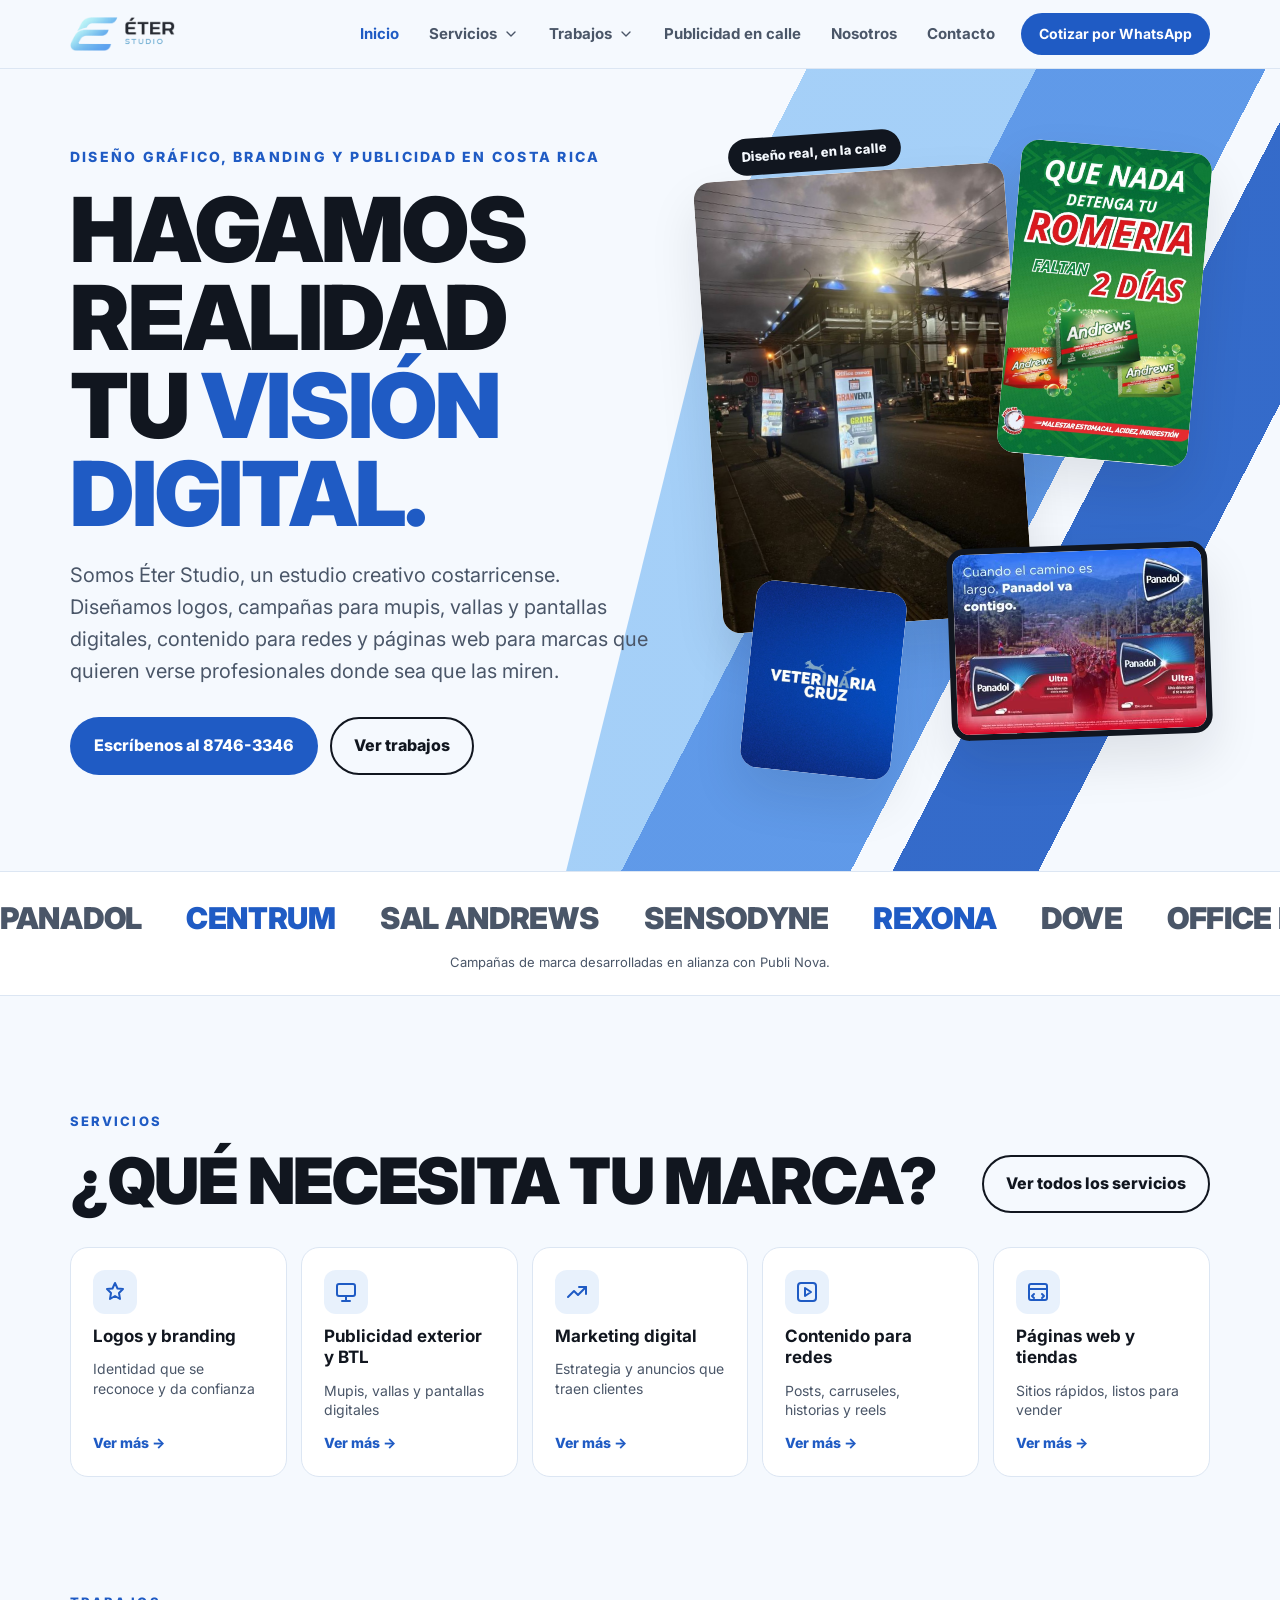
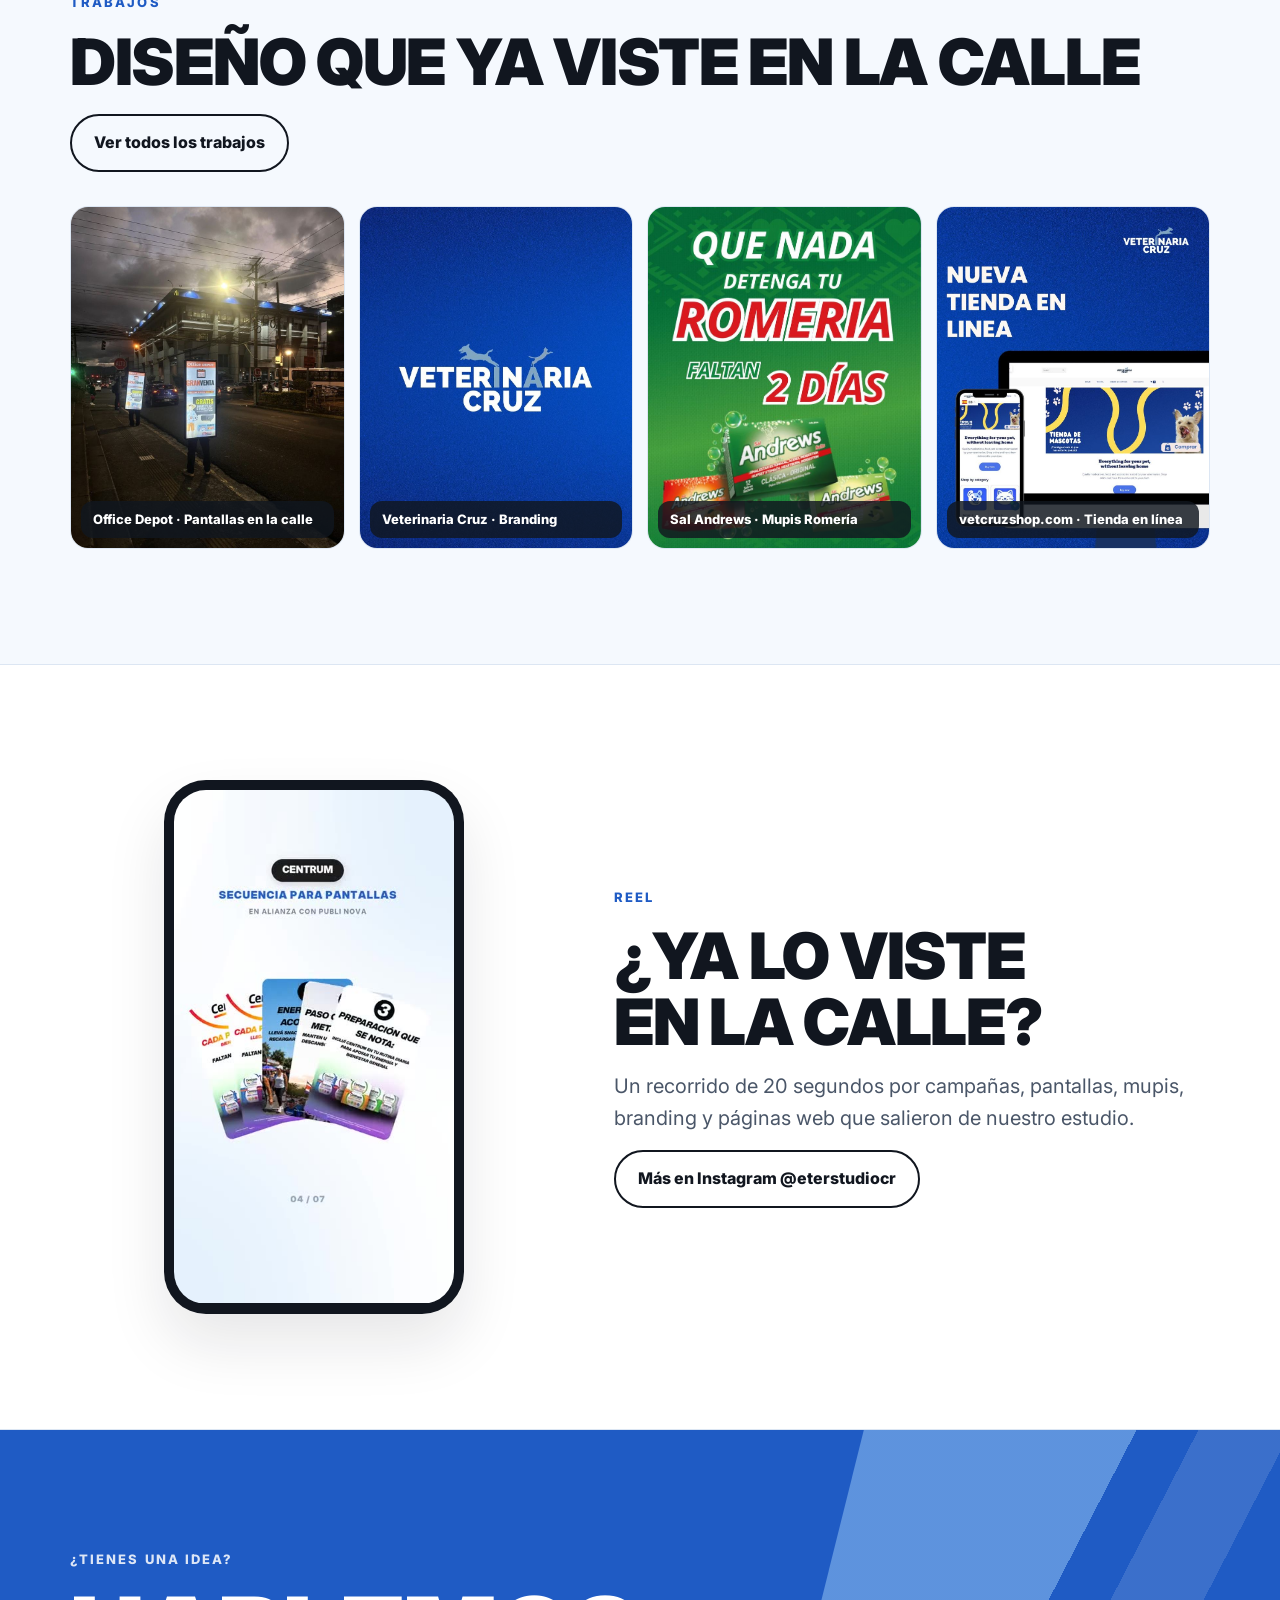
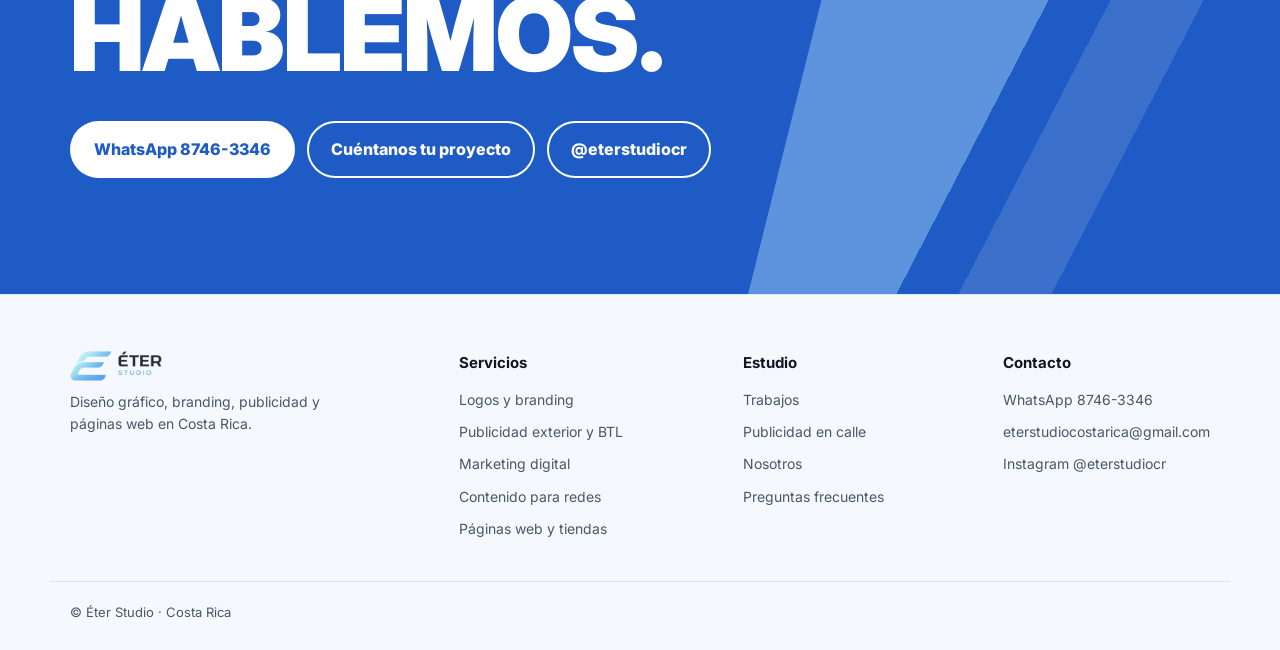
==== commit c89789c8: "Sitio con menú y apartados: servicios, trabajos, publicidad en calle, nosotros y contacto Co-Authore" ====
--- a/index.html
+++ b/index.html
@@ -5,7 +5,6 @@
 <meta name="viewport" content="width=device-width, initial-scale=1, viewport-fit=cover">
 <title>Éter Studio | Diseño gráfico, branding y publicidad en Costa Rica</title>
 <meta name="description" content="Estudio de diseño gráfico en Costa Rica: logos y branding, publicidad para vallas, mupis y pantallas, contenido para redes y páginas web. Cotiza por WhatsApp 8746-3346.">
-<meta name="keywords" content="diseño gráfico Costa Rica, agencia de publicidad Costa Rica, diseño de logos Costa Rica, branding Costa Rica, estudio creativo Costa Rica, diseño de páginas web Costa Rica, publicidad exterior, vallas publicitarias, mupis, pantallas digitales, marketing digital, manejo de redes sociales, diseño San José">
 <meta name="robots" content="index, follow, max-image-preview:large">
 <link rel="canonical" href="https://www.eterstudiocr.com/">
 <meta name="geo.region" content="CR"><meta name="geo.placename" content="Costa Rica">
@@ -15,201 +14,28 @@
 <meta name="twitter:card" content="summary_large_image"><meta name="twitter:title" content="Éter Studio | Diseño gráfico, branding y publicidad en Costa Rica"><meta name="twitter:description" content="Estudio de diseño gráfico en Costa Rica: logos y branding, publicidad para vallas, mupis y pantallas, contenido para redes y páginas web. Cotiza por WhatsApp 8746-3346."><meta name="twitter:image" content="https://www.eterstudiocr.com/img/og.jpg">
 <meta name="theme-color" content="#1F5BC4">
 <link rel="icon" type="image/png" href="img/favicon.png">
-<link rel="preload" as="image" href="img/od_calle.jpg">
 <link rel="preconnect" href="https://fonts.googleapis.com"><link rel="preconnect" href="https://fonts.gstatic.com" crossorigin><link rel="stylesheet" href="https://fonts.googleapis.com/css2?family=Inter:wght@400;600;700;800;900&display=swap">
+<link rel="stylesheet" href="css/site.css">
 <script type="application/ld+json">[{"@context": "https://schema.org", "@type": "ProfessionalService", "@id": "https://www.eterstudiocr.com/#estudio", "name": "Éter Studio", "alternateName": ["Eter Studio", "Éter Studio CR"], "description": "Estudio de diseño gráfico en Costa Rica: logos y branding, publicidad para vallas, mupis y pantallas, contenido para redes y páginas web. Cotiza por WhatsApp 8746-3346.", "url": "https://www.eterstudiocr.com/", "logo": "https://www.eterstudiocr.com/img/eter_color.png", "image": "https://www.eterstudiocr.com/img/og.jpg", "telephone": "+506 8746-3346", "email": "eterstudiocostarica@gmail.com", "slogan": "Hagamos realidad tu visión digital", "address": {"@type": "PostalAddress", "addressCountry": "CR"}, "areaServed": {"@type": "Country", "name": "Costa Rica"}, "sameAs": ["https://www.instagram.com/eterstudiocr/"], "knowsLanguage": "es", "hasOfferCatalog": {"@type": "OfferCatalog", "name": "Servicios de diseño y publicidad", "itemListElement": [{"@type": "Offer", "itemOffered": {"@type": "Service", "name": "Diseño de logos y branding", "areaServed": "Costa Rica"}}, {"@type": "Offer", "itemOffered": {"@type": "Service", "name": "Diseño de publicidad exterior: vallas, mupis y pantallas digitales", "areaServed": "Costa Rica"}}, {"@type": "Offer", "itemOffered": {"@type": "Service", "name": "Marketing digital y redes sociales", "areaServed": "Costa Rica"}}, {"@type": "Offer", "itemOffered": {"@type": "Service", "name": "Contenido para redes: posts, reels y video", "areaServed": "Costa Rica"}}, {"@type": "Offer", "itemOffered": {"@type": "Service", "name": "Diseño de páginas web y tiendas en línea", "areaServed": "Costa Rica"}}]}}, {"@context": "https://schema.org", "@type": "WebSite", "name": "Éter Studio", "url": "https://www.eterstudiocr.com/", "inLanguage": "es-CR"}, {"@context": "https://schema.org", "@type": "FAQPage", "mainEntity": [{"@type": "Question", "name": "¿Dónde está Éter Studio y en qué zonas trabajan?", "acceptedAnswer": {"@type": "Answer", "text": "Somos un estudio de diseño de Costa Rica y trabajamos de forma remota con negocios de todo el país: San José, Heredia, Alajuela, Cartago, Guanacaste, Puntarenas y Limón."}}, {"@type": "Question", "name": "¿Cuánto cuesta diseñar un logo o una identidad de marca?", "acceptedAnswer": {"@type": "Answer", "text": "Depende de lo que incluya: solo el logo, o también paleta, tipografía, papelería y aplicaciones. Escríbenos al 8746-3346 y te enviamos una cotización a la medida."}}, {"@type": "Question", "name": "¿Diseñan publicidad para vallas, mupis y pantallas digitales?", "acceptedAnswer": {"@type": "Answer", "text": "Sí. Diseñamos campañas para publicidad exterior y BTL con archivos listos para imprenta o para pantallas, y con nuestra alianza con Publi Nova también podemos ponerlas en la calle."}}, {"@type": "Question", "name": "¿Hacen páginas web y tiendas en línea?", "acceptedAnswer": {"@type": "Answer", "text": "Sí. Hacemos sitios adaptados al celular, con botón de WhatsApp y tienda en línea si la necesitas, como vetcruzshop.com y publinovacr.com."}}, {"@type": "Question", "name": "¿Manejan redes sociales?", "acceptedAnswer": {"@type": "Answer", "text": "Diseñamos posts, carruseles, historias y reels, y te ayudamos con la estrategia para que tu Instagram, Facebook y TikTok atraigan clientes."}}]}]</script>
 </head>
 <body>
-<style>
-/* Layout: página única, franjas diagonales de marca (celeste → azul) como firma visual; tipografía negra pesada en mayúsculas */
-:root{
-  --bg:#F5F9FE; --surface:#FFFFFF; --ink:#11161F; --muted:#4A5668; --line:#DCE6F3;
-  --sky:#9CCBF7; --blue:#4F8FE6; --deep:#1F5BC4; --on-deep:#FFFFFF; --chip:#E8F1FC; --shade:rgba(17,22,31,.10);
-  --logo-light:block; --logo-dark:none;
-  --f-display:'Inter',system-ui,-apple-system,'Segoe UI',Roboto,Arial,sans-serif;
-  --f-body:'Inter',system-ui,-apple-system,'Segoe UI',Roboto,Arial,sans-serif;
-  --wrap:1180px; --r:18px;
-}
-@media (prefers-color-scheme: dark){:root:not([data-theme="light"]){
-  --bg:#0D121B; --surface:#151C28; --ink:#EEF3FA; --muted:#A9B6C8; --line:#263042;
-  --sky:#9CCBF7; --blue:#74A2E4; --deep:#6FA0E2; --on-deep:#0D121B; --chip:#1C2636; --shade:rgba(0,0,0,.35);
-  --logo-light:none; --logo-dark:block; color-scheme:dark}}
-:root[data-theme="dark"]{
-  --bg:#0D121B; --surface:#151C28; --ink:#EEF3FA; --muted:#A9B6C8; --line:#263042;
-  --sky:#9CCBF7; --blue:#74A2E4; --deep:#6FA0E2; --on-deep:#0D121B; --chip:#1C2636; --shade:rgba(0,0,0,.35);
-  --logo-light:none; --logo-dark:block; color-scheme:dark}
-*{box-sizing:border-box}
-html{scroll-behavior:smooth}
-body{margin:0;background:var(--bg);color:var(--ink);font-family:var(--f-body);font-size:17px;line-height:1.6;-webkit-font-smoothing:antialiased}
-img,video{max-width:100%;height:auto;display:block}
-a{color:inherit}
-.wrap{max-width:var(--wrap);margin-inline:auto;padding-inline:20px}
-.eyebrow{font-size:13px;font-weight:800;letter-spacing:.16em;text-transform:uppercase;color:var(--deep)}
-.display{font-family:var(--f-display);font-weight:900;text-transform:uppercase;letter-spacing:-.02em;line-height:1.02;text-wrap:balance;margin:0}
-h2.display{font-size:clamp(34px,5.2vw,64px)}
-h3{margin:0;font-size:20px;line-height:1.3}
-p{margin:0}
-.lead{font-size:clamp(17px,1.6vw,20px);color:var(--muted);max-width:60ch}
-.btn{display:inline-flex;align-items:center;gap:10px;padding:14px 22px;border-radius:999px;font-weight:800;text-decoration:none;font-size:16px;border:2px solid transparent;transition:transform .15s ease,background .15s}
-.btn:hover{transform:translateY(-2px)}
-.btn:focus-visible,a:focus-visible,button:focus-visible{outline:3px solid var(--blue);outline-offset:3px}
-.btn-primary{background:var(--deep);color:var(--on-deep)}
-.btn-ghost{border-color:var(--ink);color:var(--ink)}
-.logo-l{display:var(--logo-light)} .logo-d{display:var(--logo-dark)}
-section{padding-block:clamp(64px,9vw,120px)}
-
-/* header */
-.top{position:sticky;top:env(safe-area-inset-top,0px);z-index:20;background:color-mix(in srgb,var(--bg) 88%,transparent);backdrop-filter:blur(10px);border-bottom:1px solid var(--line)}
-.top .wrap{display:flex;align-items:center;justify-content:space-between;gap:16px;min-height:68px}
-.top img{height:34px;width:auto!important}
-.nav{display:flex;gap:26px;align-items:center;font-weight:700;font-size:15px}
-.nav a{text-decoration:none;color:var(--muted)} .nav a:hover{color:var(--ink)}
-.nav .btn{padding:10px 18px;font-size:14px;color:var(--on-deep)}
-@media (max-width:860px){.nav a:not(.btn){display:none}}
-
-/* hero */
-.hero{position:relative;overflow:hidden;padding-block:clamp(40px,6vw,80px) clamp(56px,8vw,96px)}
-.hero::before{content:"";position:absolute;inset:-20% -10% -20% 52%;background:linear-gradient(105deg,transparent 0 8%,var(--sky) 8% 30%,var(--blue) 30% 52%,var(--bg) 52% 56%,var(--deep) 56% 70%,transparent 70%);opacity:.9;transform:skewX(-14deg);z-index:0}
-.hero .wrap{position:relative;z-index:1;display:grid;grid-template-columns:1.08fr .92fr;gap:48px;align-items:center}
-.hero h1{margin:0;display:flex;flex-direction:column;gap:18px}
-.hero h1 .k{font-size:14px;font-weight:800;letter-spacing:.16em;text-transform:uppercase;color:var(--deep)}
-.hero h1 .big{font-weight:900;text-transform:uppercase;letter-spacing:-.025em;line-height:.98;font-size:clamp(44px,7vw,92px);text-wrap:balance}
-.hero h1 .big em{font-style:normal;color:var(--deep)}
-.hero .lead{margin-top:22px}
-.hero .ctas{display:flex;flex-wrap:wrap;gap:12px;margin-top:30px}
-.collage{position:relative;aspect-ratio:4/5;max-width:520px;width:100%;justify-self:center}
-.collage figure{position:absolute;margin:0;border-radius:var(--r);overflow:hidden;box-shadow:0 24px 50px var(--shade);background:var(--surface)}
-.collage img{width:100%;height:100%!important;object-fit:cover}
-.c1{left:0;top:4%;width:62%;height:72%;transform:rotate(-4deg)}
-.c2{right:2%;top:0;width:38%;height:50%;transform:rotate(5deg)}
-.c3{right:0;bottom:6%;width:52%;aspect-ratio:480/352;transform:rotate(-2deg);border:6px solid var(--ink)}
-.c4{left:8%;bottom:0;width:30%;aspect-ratio:4/5;transform:rotate(6deg)}
-.collage .tag{position:absolute;left:4%;top:-2%;z-index:2;background:var(--ink);color:var(--bg);font-weight:800;font-size:13px;padding:8px 14px;border-radius:999px;transform:rotate(-4deg)}
-@media (max-width:860px){.hero .wrap{grid-template-columns:1fr}.hero::before{inset:auto -30% -10% -30%;height:40%;top:auto}}
-
-/* marcas */
-.brands{border-block:1px solid var(--line);background:var(--surface);overflow:hidden;padding-block:22px}
-.track{display:flex;gap:44px;width:max-content;animation:scroll 38s linear infinite;font-weight:900;text-transform:uppercase;font-size:clamp(20px,2.4vw,30px);letter-spacing:-.01em;color:var(--muted);white-space:nowrap}
-.track span:nth-child(3n+2){color:var(--deep)}
-@keyframes scroll{to{transform:translateX(-50%)}}
-@media (prefers-reduced-motion:reduce){.track{animation:none;flex-wrap:wrap;width:auto;justify-content:center;white-space:normal}}
-.brands small{display:block;text-align:center;color:var(--muted);font-size:13px;margin-top:10px}
-
-/* servicios */
-.head{display:flex;flex-direction:column;gap:16px;margin-bottom:44px}
-.svc{display:grid;grid-template-columns:repeat(3,1fr);gap:18px}
-.svc article{background:var(--surface);border:1px solid var(--line);border-radius:var(--r);padding:28px;display:flex;flex-direction:column;gap:12px;min-width:0}
-.svc article:first-child{grid-column:span 2;background:var(--deep);color:var(--on-deep);border-color:transparent}
-.svc article:first-child p,.svc article:first-child ul,.svc article:first-child li{color:inherit;opacity:.92}
-.svc .ico{width:44px;height:44px;border-radius:12px;background:var(--chip);display:grid;place-items:center;color:var(--deep)}
-.svc article:first-child .ico{background:color-mix(in srgb,var(--on-deep) 18%,transparent);color:var(--on-deep)}
-.svc ul{margin:0;padding-left:18px;color:var(--muted);font-size:15px}
-.svc p{color:var(--muted)}
-@media (max-width:900px){.svc{grid-template-columns:1fr 1fr}.svc article:first-child{grid-column:span 2}}
-@media (max-width:600px){.svc{grid-template-columns:1fr}.svc article:first-child{grid-column:auto}}
-
-/* caso */
-.case{background:var(--ink);color:var(--bg)}
-.case .eyebrow{color:var(--sky)}
-.case .lead{color:color-mix(in srgb,var(--bg) 75%,var(--ink))}
-.case-grid{display:grid;grid-template-columns:1fr 1fr 1fr;gap:18px;margin-top:44px}
-.case-grid figure{margin:0;display:flex;flex-direction:column;gap:10px;min-width:0}
-.case-grid img{border-radius:14px;width:100%;height:auto}
-.case-grid figcaption{font-size:14px;color:color-mix(in srgb,var(--bg) 70%,var(--ink));font-weight:600}
-.ba{display:flex;align-items:center;gap:22px;flex-wrap:wrap;margin-top:28px}
-.ba div{display:flex;flex-direction:column;align-items:center;gap:8px}
-.ba img{border-radius:14px}
-.ba .old{width:120px;filter:grayscale(.5);opacity:.8}
-.ba .new{width:150px}
-.ba span{font-size:12px;font-weight:800;letter-spacing:.14em}
-.arrow{font-size:34px;font-weight:900;color:var(--sky)}
-.case-top{display:grid;grid-template-columns:1.1fr .9fr;gap:40px;align-items:end}
-@media (max-width:860px){.case-top{grid-template-columns:1fr}.case-grid{grid-template-columns:1fr 1fr}}
-@media (max-width:520px){.case-grid{grid-template-columns:1fr}}
-
-/* galería */
-.filters{display:flex;flex-wrap:wrap;gap:10px;margin-bottom:28px}
-.filters button{font:inherit;font-weight:800;font-size:14px;padding:10px 16px;border-radius:999px;border:1.5px solid var(--line);background:var(--surface);color:var(--ink);cursor:pointer}
-.filters button[aria-pressed="true"]{background:var(--ink);color:var(--bg);border-color:var(--ink)}
-.grid{columns:3 280px;column-gap:18px}
-.grid figure{break-inside:avoid;margin:0 0 18px;background:var(--surface);border:1px solid var(--line);border-radius:var(--r);overflow:hidden}
-.grid button{all:unset;cursor:zoom-in;display:block;width:100%}
-.grid img{width:100%;height:auto}
-.grid figcaption{padding:14px 16px;display:flex;flex-direction:column;gap:2px}
-.grid figcaption b{font-size:15px} .grid figcaption span{font-size:13px;color:var(--muted)}
-.ally-note{font-size:14px;color:var(--muted);margin-top:8px}
-
-/* reel */
-.reel .wrap{display:grid;grid-template-columns:.9fr 1.1fr;gap:56px;align-items:center}
-.phone{justify-self:center;width:min(300px,80vw);aspect-ratio:9/16;border-radius:42px;padding:10px;background:var(--ink);box-shadow:0 30px 60px var(--shade)}
-.phone video{width:100%;height:100%!important;object-fit:cover;border-radius:32px}
-@media (max-width:860px){.reel .wrap{grid-template-columns:1fr}}
-
-/* alianza */
-.ally{background:linear-gradient(160deg,#162036,#0F1626);color:#EEF3FA}
-.ally .eyebrow{color:#9CCBF7}
-.ally-logos{display:flex;align-items:center;gap:22px;flex-wrap:wrap;margin-bottom:26px}
-.ally-logos img{height:44px;width:auto!important}
-.ally-logos b{font-size:30px;color:#9CCBF7}
-.ally h2 span{color:#9CCBF7}
-.ally .lead{color:#B7C4D6}
-.pn{display:grid;grid-template-columns:repeat(3,1fr);gap:14px;margin-top:40px}
-.pn div{background:#1C2740;border:1px solid #2E3D5E;border-radius:16px;padding:20px;display:flex;gap:14px;align-items:center;font-weight:700}
-.pn svg{flex:none;color:#9CCBF7}
-.ally a.btn{background:#9CCBF7;color:#0F1626;margin-top:30px}
-@media (max-width:860px){.pn{grid-template-columns:1fr 1fr}}
-@media (max-width:520px){.pn{grid-template-columns:1fr}}
-
-/* proceso */
-.steps{display:grid;grid-template-columns:repeat(4,1fr);gap:18px;counter-reset:s}
-.steps li{list-style:none;border-top:3px solid var(--ink);padding-top:18px;display:flex;flex-direction:column;gap:8px}
-.steps li::before{counter-increment:s;content:"0" counter(s);font-weight:900;font-size:40px;color:var(--blue);line-height:1}
-.steps p{color:var(--muted);font-size:15px}
-.steps{padding:0;margin:0}
-@media (max-width:860px){.steps{grid-template-columns:1fr 1fr}}
-@media (max-width:520px){.steps{grid-template-columns:1fr}}
-
-/* faq */
-.faq{display:grid;grid-template-columns:.8fr 1.2fr;gap:48px}
-details{border-bottom:1px solid var(--line);padding-block:18px}
-summary{cursor:pointer;font-weight:800;font-size:18px;list-style:none;display:flex;justify-content:space-between;gap:16px}
-summary::after{content:"+";color:var(--deep);font-size:24px;line-height:1}
-details[open] summary::after{content:"–"}
-details p{color:var(--muted);margin-top:10px;max-width:62ch}
-@media (max-width:860px){.faq{grid-template-columns:1fr}}
-
-/* contacto */
-.cta{background:var(--deep);color:var(--on-deep);position:relative;overflow:hidden}
-.cta::after{content:"";position:absolute;right:-8%;top:-30%;width:45%;height:160%;background:linear-gradient(105deg,var(--sky) 0 40%,transparent 40% 48%,color-mix(in srgb,var(--on-deep) 25%,transparent) 48% 60%,transparent 60%);transform:skewX(-14deg);opacity:.5}
-.cta .wrap{position:relative;z-index:1}
-.cta h2{font-size:clamp(46px,8vw,110px)}
-.cta .contacts{display:flex;flex-wrap:wrap;gap:12px;margin-top:34px}
-.cta .btn-light{background:var(--on-deep);color:var(--deep)}
-.cta .btn-line{border-color:var(--on-deep);color:var(--on-deep)}
-.copy{font:inherit;cursor:pointer;background:transparent}
-.cta small{display:block;margin-top:16px;opacity:.85;font-size:14px}
-footer{padding-block:34px;border-top:1px solid var(--line);font-size:14px;color:var(--muted)}
-footer .wrap{display:flex;justify-content:space-between;gap:16px;flex-wrap:wrap;align-items:center}
-footer img{height:26px;width:auto!important}
-
-/* lightbox */
-dialog{border:none;padding:0;background:transparent;max-width:min(92vw,900px)}
-dialog::backdrop{background:rgba(8,12,20,.85)}
-dialog img{max-height:86vh;width:auto;border-radius:14px}
-dialog button{position:absolute;top:10px;right:10px;font:inherit;font-weight:800;background:#fff;color:#111;border:none;border-radius:999px;padding:8px 14px;cursor:pointer}
-</style>
-
+<a class="skip" href="#contenido">Saltar al contenido</a>
 <header class="top">
   <div class="wrap">
-    <a href="#inicio" aria-label="Éter Studio, inicio"><img class="logo-l" src="img/eter_color.png" alt="Éter Studio" width="520" height="169"><img class="logo-d" src="img/eter_white.png" alt="Éter Studio" width="520" height="169"></a>
-    <nav class="nav" aria-label="Principal">
-      <a href="#servicios">Servicios</a><a href="#trabajos">Trabajos</a><a href="#alianza">Publicidad en calle</a><a href="#preguntas">Preguntas</a>
+    <a href="./" aria-label="Éter Studio, inicio"><img class="logo-l" src="img/eter_color.png" alt="Éter Studio" width="520" height="169"><img class="logo-d" src="img/eter_white.png" alt="Éter Studio" width="520" height="169"></a>
+    <button class="burger" type="button" aria-expanded="false" aria-controls="nav"><svg width="20" height="20" viewBox="0 0 24 24" fill="none" stroke="currentColor" stroke-width="2" stroke-linecap="round" stroke-linejoin="round" aria-hidden="true"><path d="M4 7h16M4 12h16M4 17h16"/></svg><span>Menú</span></button>
+    <nav class="nav" id="nav" aria-label="Principal">
+      <a href="./" aria-current="page">Inicio</a>
+      <div class="dd"><button type="button" aria-expanded="false">Servicios <svg width="16" height="16" viewBox="0 0 24 24" fill="none" stroke="currentColor" stroke-width="2" stroke-linecap="round" stroke-linejoin="round" aria-hidden="true"><path d="M6 9l6 6 6-6"/></svg></button><div class="menu"><a href="servicios.html#branding"><span class="mi"><svg width="20" height="20" viewBox="0 0 24 24" fill="none" stroke="currentColor" stroke-width="2" stroke-linecap="round" stroke-linejoin="round" aria-hidden="true"><path d="M12 3l2.5 5.5L20 9l-4 4 1 6-5-3-5 3 1-6-4-4 5.5-.5z"/></svg></span><span><b>Logos y branding</b><small>Identidad que se reconoce y da confianza</small></span></a><a href="servicios.html#publicidad-exterior"><span class="mi"><svg width="20" height="20" viewBox="0 0 24 24" fill="none" stroke="currentColor" stroke-width="2" stroke-linecap="round" stroke-linejoin="round" aria-hidden="true"><rect x="3" y="4" width="18" height="12" rx="2"/><path d="M12 16v5M8 21h8"/></svg></span><span><b>Publicidad exterior y BTL</b><small>Mupis, vallas y pantallas digitales</small></span></a><a href="servicios.html#marketing-digital"><span class="mi"><svg width="20" height="20" viewBox="0 0 24 24" fill="none" stroke="currentColor" stroke-width="2" stroke-linecap="round" stroke-linejoin="round" aria-hidden="true"><path d="M3 17l6-6 4 4 8-8"/><path d="M14 7h7v7"/></svg></span><span><b>Marketing digital</b><small>Estrategia y anuncios que traen clientes</small></span></a><a href="servicios.html#contenido-redes"><span class="mi"><svg width="20" height="20" viewBox="0 0 24 24" fill="none" stroke="currentColor" stroke-width="2" stroke-linecap="round" stroke-linejoin="round" aria-hidden="true"><rect x="3" y="3" width="18" height="18" rx="3"/><path d="M10 8l6 4-6 4z"/></svg></span><span><b>Contenido para redes</b><small>Posts, carruseles, historias y reels</small></span></a><a href="servicios.html#paginas-web"><span class="mi"><svg width="20" height="20" viewBox="0 0 24 24" fill="none" stroke="currentColor" stroke-width="2" stroke-linecap="round" stroke-linejoin="round" aria-hidden="true"><rect x="3" y="4" width="18" height="16" rx="2"/><path d="M3 9h18M8 14l-2 2 2 2M16 14l2 2-2 2"/></svg></span><span><b>Páginas web y tiendas</b><small>Sitios rápidos, listos para vender</small></span></a><a href="servicios.html"><span class="mi"><svg width="20" height="20" viewBox="0 0 24 24" fill="none" stroke="currentColor" stroke-width="2" stroke-linecap="round" stroke-linejoin="round" aria-hidden="true"><path d="M5 12h14M13 6l6 6-6 6"/></svg></span><span><b>Ver todos los servicios</b><small>Qué incluye cada uno</small></span></a></div></div>
+      <div class="dd"><button type="button" aria-expanded="false">Trabajos <svg width="16" height="16" viewBox="0 0 24 24" fill="none" stroke="currentColor" stroke-width="2" stroke-linecap="round" stroke-linejoin="round" aria-hidden="true"><path d="M6 9l6 6 6-6"/></svg></button><div class="menu"><a href="trabajos.html#calle"><span class="mi"><svg width="20" height="20" viewBox="0 0 24 24" fill="none" stroke="currentColor" stroke-width="2" stroke-linecap="round" stroke-linejoin="round" aria-hidden="true"><rect x="3" y="4" width="18" height="12" rx="2"/><path d="M12 16v5M8 21h8"/></svg></span><span><b>Calle y pantallas</b><small>Mupis, vallas y pantallas</small></span></a><a href="trabajos.html#redes"><span class="mi"><svg width="20" height="20" viewBox="0 0 24 24" fill="none" stroke="currentColor" stroke-width="2" stroke-linecap="round" stroke-linejoin="round" aria-hidden="true"><rect x="3" y="3" width="18" height="18" rx="3"/><path d="M10 8l6 4-6 4z"/></svg></span><span><b>Redes sociales</b><small>Posts, historias y portadas</small></span></a><a href="trabajos.html#web"><span class="mi"><svg width="20" height="20" viewBox="0 0 24 24" fill="none" stroke="currentColor" stroke-width="2" stroke-linecap="round" stroke-linejoin="round" aria-hidden="true"><rect x="3" y="4" width="18" height="16" rx="2"/><path d="M3 9h18M8 14l-2 2 2 2M16 14l2 2-2 2"/></svg></span><span><b>Web y video</b><small>Sitios y edición de reels</small></span></a><a href="trabajos.html#caso"><span class="mi"><svg width="20" height="20" viewBox="0 0 24 24" fill="none" stroke="currentColor" stroke-width="2" stroke-linecap="round" stroke-linejoin="round" aria-hidden="true"><path d="M4 7h16v13H4z"/><path d="M9 7V4h6v3"/></svg></span><span><b>Caso Veterinaria Cruz</b><small>Branding completo de principio a fin</small></span></a></div></div>
+      <a href="publicidad-en-calle.html">Publicidad en calle</a>
+      <a href="nosotros.html">Nosotros</a>
+      <a href="contacto.html">Contacto</a>
       <a class="btn btn-primary" href="https://wa.me/50687463346?text=Hola%20%C3%89ter%20Studio%2C%20quiero%20cotizar%20un%20proyecto" target="_blank" rel="noopener">Cotizar por WhatsApp</a>
     </nav>
   </div>
 </header>
-
-<main id="inicio">
+<main id="contenido">
 <section class="hero" aria-labelledby="h1">
   <div class="wrap">
     <div>
@@ -217,7 +43,7 @@
       <p class="lead">Somos Éter Studio, un estudio creativo costarricense. Diseñamos logos, campañas para mupis, vallas y pantallas digitales, contenido para redes y páginas web para marcas que quieren verse profesionales donde sea que las miren.</p>
       <div class="ctas">
         <a class="btn btn-primary" href="https://wa.me/50687463346?text=Hola%20%C3%89ter%20Studio%2C%20quiero%20cotizar%20un%20proyecto" target="_blank" rel="noopener">Escríbenos al 8746-3346</a>
-        <a class="btn btn-ghost" href="#trabajos">Ver trabajos</a>
+        <a class="btn btn-ghost" href="trabajos.html">Ver trabajos</a>
       </div>
     </div>
     <div class="collage" aria-label="Algunos de nuestros trabajos">
@@ -228,9 +54,7 @@
       <figure class="c3"><img src="img/panadol1.jpg" alt="Animación de Panadol para pantalla digital" width="480" height="352"></figure>
     </div>
   </div>
-</section>
-
-<div class="brands" aria-label="Marcas con las que hemos trabajado">
+</section><div class="brands" aria-label="Marcas con las que hemos trabajado">
   <div class="track" aria-hidden="true">
     <span>Panadol</span><span>Centrum</span><span>Sal Andrews</span><span>Sensodyne</span><span>Rexona</span><span>Dove</span><span>Office Depot</span><span>Publi Nova</span><span>Veterinaria Cruz</span><span>AC Multiservicio</span>
     <span>Panadol</span><span>Centrum</span><span>Sal Andrews</span><span>Sensodyne</span><span>Rexona</span><span>Dove</span><span>Office Depot</span><span>Publi Nova</span><span>Veterinaria Cruz</span><span>AC Multiservicio</span>
@@ -238,182 +62,44 @@
   <p class="sr" style="position:absolute;width:1px;height:1px;overflow:hidden;clip:rect(0 0 0 0)">Marcas: Panadol, Centrum, Sal Andrews, Sensodyne, Rexona, Dove, Office Depot, Publi Nova, Veterinaria Cruz y AC Multiservicio.</p>
   <small>Campañas de marca desarrolladas en alianza con Publi Nova.</small>
 </div>
-
-<section id="servicios" aria-labelledby="t-serv">
+<section aria-labelledby="t-serv">
   <div class="wrap">
-    <div class="head"><span class="eyebrow">Servicios</span><h2 id="t-serv" class="display">Todo lo que tu marca necesita para verse bien</h2><p class="lead">Un solo equipo para la identidad, la publicidad, las redes y la web de tu negocio, en cualquier parte de Costa Rica.</p></div>
-    <div class="svc">
-      <article>
-        <div class="ico"><svg width="24" height="24" viewBox="0 0 24 24" fill="none" stroke="currentColor" stroke-width="2" stroke-linecap="round" stroke-linejoin="round" aria-hidden="true"><path d="M12 3l2.5 5.5L20 9l-4 4 1 6-5-3-5 3 1-6-4-4 5.5-.5z"/></svg></div>
-        <h3>Diseño de logos y branding</h3>
-        <p>Creamos o renovamos la identidad de tu marca para que se reconozca y transmita confianza, como hicimos con Veterinaria Cruz.</p>
-        <ul><li>Logotipo y variaciones</li><li>Paleta de color y tipografía</li><li>Papelería, recetarios y tarjetas</li><li>Empaques y señalética</li></ul>
-      </article>
-      <article>
-        <div class="ico"><svg width="24" height="24" viewBox="0 0 24 24" fill="none" stroke="currentColor" stroke-width="2" stroke-linecap="round" stroke-linejoin="round" aria-hidden="true"><rect x="3" y="4" width="18" height="12" rx="2"/><path d="M12 16v5M8 21h8"/></svg></div>
-        <h3>Publicidad exterior y BTL</h3>
-        <p>Diseño de campañas para mupis, vallas, pantallas digitales y activaciones, con archivos listos para imprenta.</p>
-      </article>
-      <article>
-        <div class="ico"><svg width="24" height="24" viewBox="0 0 24 24" fill="none" stroke="currentColor" stroke-width="2" stroke-linecap="round" stroke-linejoin="round" aria-hidden="true"><path d="M3 17l6-6 4 4 8-8"/><path d="M14 7h7v7"/></svg></div>
-        <h3>Marketing digital</h3>
-        <p>Estrategia para redes sociales, campañas y anuncios que atraen clientes reales a tu negocio.</p>
-      </article>
-      <article>
-        <div class="ico"><svg width="24" height="24" viewBox="0 0 24 24" fill="none" stroke="currentColor" stroke-width="2" stroke-linecap="round" stroke-linejoin="round" aria-hidden="true"><rect x="3" y="3" width="18" height="18" rx="3"/><path d="M10 8l6 4-6 4z"/></svg></div>
-        <h3>Contenido para redes</h3>
-        <p>Posts, carruseles, historias, reels y edición de video con la identidad de tu marca.</p>
-      </article>
-      <article>
-        <div class="ico"><svg width="24" height="24" viewBox="0 0 24 24" fill="none" stroke="currentColor" stroke-width="2" stroke-linecap="round" stroke-linejoin="round" aria-hidden="true"><rect x="3" y="4" width="18" height="16" rx="2"/><path d="M3 9h18M8 14l-2 2 2 2M16 14l2 2-2 2"/></svg></div>
-        <h3>Páginas web y tiendas en línea</h3>
-        <p>Sitios rápidos, adaptados al celular y listos para vender, como vetcruzshop.com y publinovacr.com.</p>
-      </article>
-    </div>
+    <div class="row-head"><div class="head" style="margin:0"><span class="eyebrow">Servicios</span><h2 id="t-serv" class="display">¿Qué necesita tu marca?</h2></div><a class="btn btn-ghost" href="servicios.html">Ver todos los servicios</a></div>
+    <div class="tiles"><a href="servicios.html#branding"><span class="ico"><svg width="24" height="24" viewBox="0 0 24 24" fill="none" stroke="currentColor" stroke-width="2" stroke-linecap="round" stroke-linejoin="round" aria-hidden="true"><path d="M12 3l2.5 5.5L20 9l-4 4 1 6-5-3-5 3 1-6-4-4 5.5-.5z"/></svg></span><b>Logos y branding</b><span>Identidad que se reconoce y da confianza</span><i>Ver más →</i></a><a href="servicios.html#publicidad-exterior"><span class="ico"><svg width="24" height="24" viewBox="0 0 24 24" fill="none" stroke="currentColor" stroke-width="2" stroke-linecap="round" stroke-linejoin="round" aria-hidden="true"><rect x="3" y="4" width="18" height="12" rx="2"/><path d="M12 16v5M8 21h8"/></svg></span><b>Publicidad exterior y BTL</b><span>Mupis, vallas y pantallas digitales</span><i>Ver más →</i></a><a href="servicios.html#marketing-digital"><span class="ico"><svg width="24" height="24" viewBox="0 0 24 24" fill="none" stroke="currentColor" stroke-width="2" stroke-linecap="round" stroke-linejoin="round" aria-hidden="true"><path d="M3 17l6-6 4 4 8-8"/><path d="M14 7h7v7"/></svg></span><b>Marketing digital</b><span>Estrategia y anuncios que traen clientes</span><i>Ver más →</i></a><a href="servicios.html#contenido-redes"><span class="ico"><svg width="24" height="24" viewBox="0 0 24 24" fill="none" stroke="currentColor" stroke-width="2" stroke-linecap="round" stroke-linejoin="round" aria-hidden="true"><rect x="3" y="3" width="18" height="18" rx="3"/><path d="M10 8l6 4-6 4z"/></svg></span><b>Contenido para redes</b><span>Posts, carruseles, historias y reels</span><i>Ver más →</i></a><a href="servicios.html#paginas-web"><span class="ico"><svg width="24" height="24" viewBox="0 0 24 24" fill="none" stroke="currentColor" stroke-width="2" stroke-linecap="round" stroke-linejoin="round" aria-hidden="true"><rect x="3" y="4" width="18" height="16" rx="2"/><path d="M3 9h18M8 14l-2 2 2 2M16 14l2 2-2 2"/></svg></span><b>Páginas web y tiendas</b><span>Sitios rápidos, listos para vender</span><i>Ver más →</i></a></div>
   </div>
 </section>
-
-<section class="case" aria-labelledby="t-case">
+<section aria-labelledby="t-feat" style="padding-top:0">
   <div class="wrap">
-    <div class="case-top">
-      <div class="head" style="margin:0"><span class="eyebrow">Caso destacado · Branding</span><h2 id="t-case" class="display">Veterinaria Cruz: de clínica a marca</h2><p class="lead">Reestructuramos su identidad completa: un logotipo limpio con el perro y el gato integrados en las letras, papelería médica, campañas para redes y su tienda en línea.</p></div>
-      <div class="ba" aria-label="Antes y después del logo">
-        <div><img class="old" src="img/vet_old.jpg" alt="Logo anterior de Clínica Veterinaria Cruz" width="200" height="210" loading="lazy"><span>ANTES</span></div>
-        <b class="arrow" aria-hidden="true">→</b>
-        <div><img class="new" src="img/vet_logo.jpg" alt="Logo nuevo de Veterinaria Cruz" width="880" height="1100" loading="lazy"><span>DESPUÉS</span></div>
-      </div>
-    </div>
-    <div class="case-grid">
-      <figure><img src="img/vet_receta.jpg" alt="Recetario médico de Veterinaria Cruz con la nueva identidad" width="779" height="1100" loading="lazy"><figcaption>Papelería: recetario médico</figcaption></figure>
-      <figure><img src="img/vet_oro.jpg" alt="Post Edad de Oro, campaña de cuidado para mascotas mayores" width="880" height="1100" loading="lazy"><figcaption>Campaña “Edad de Oro” para redes</figcaption></figure>
-      <figure><img src="img/vet_tienda.jpg" alt="Lanzamiento de la tienda en línea vetcruzshop.com en computadora y celular" width="880" height="1100" loading="lazy"><figcaption>Tienda en línea vetcruzshop.com</figcaption></figure>
-    </div>
+    <div class="row-head"><div class="head" style="margin:0"><span class="eyebrow">Trabajos</span><h2 id="t-feat" class="display">Diseño que ya viste en la calle</h2></div><a class="btn btn-ghost" href="trabajos.html">Ver todos los trabajos</a></div>
+    <div class="feat"><a href="trabajos.html#calle"><img src="img/od_calle.jpg" alt="Office Depot · Pantallas en la calle" loading="lazy"><span>Office Depot · Pantallas en la calle</span></a><a href="trabajos.html#caso"><img src="img/vet_logo.jpg" alt="Veterinaria Cruz · Branding" loading="lazy"><span>Veterinaria Cruz · Branding</span></a><a href="trabajos.html#calle"><img src="img/mupi1.jpg" alt="Sal Andrews · Mupis Romería" loading="lazy"><span>Sal Andrews · Mupis Romería</span></a><a href="trabajos.html#web"><img src="img/vet_tienda.jpg" alt="vetcruzshop.com · Tienda en línea" loading="lazy"><span>vetcruzshop.com · Tienda en línea</span></a></div>
   </div>
 </section>
-
-<section id="trabajos" aria-labelledby="t-work">
-  <div class="wrap">
-    <div class="head"><span class="eyebrow">Trabajos</span><h2 id="t-work" class="display">Diseño que ya viste en la calle</h2><p class="lead">Campañas para pantallas, mupis y redes de marcas que todo Costa Rica conoce.</p><p class="ally-note">Campañas de marca desarrolladas en alianza con Publi Nova.</p></div>
-    <div class="filters" role="group" aria-label="Filtrar trabajos">
-      <button type="button" id="f-all" aria-pressed="true" data-f="all">Todos</button>
-      <button type="button" id="f-calle" aria-pressed="false" data-f="calle">Calle y pantallas</button>
-      <button type="button" id="f-redes" aria-pressed="false" data-f="redes">Redes sociales</button>
-      <button type="button" id="f-web" aria-pressed="false" data-f="web">Web y video</button>
-    </div>
-    <div class="grid" id="grid">
-      <figure data-c="calle"><button type="button" aria-label="Ampliar"><img src="img/od_calle.jpg" alt="Pantallas móviles de Office Depot en la calle" width="844" height="1100" loading="lazy"></button><figcaption><b>Office Depot · Gran Venta Nocturna</b><span>Pantallas móviles en la calle</span></figcaption></figure>
-      <figure data-c="calle"><button type="button" aria-label="Ampliar"><img src="img/panadol2.jpg" alt="Animación de Panadol para pantalla digital, dolores fuertes" width="480" height="352" loading="lazy"></button><figcaption><b>Panadol</b><span>Animación para pantallas digitales</span></figcaption></figure>
-      <figure data-c="calle"><button type="button" aria-label="Ampliar"><img src="img/mupi2.jpg" alt="Mupi blacklight Sal Andrews Romería" width="733" height="1100" loading="lazy"></button><figcaption><b>Sal Andrews · Romería</b><span>Mupis blacklight 58 × 140 cm</span></figcaption></figure>
-      <figure data-c="redes"><button type="button" aria-label="Ampliar"><img src="img/ac.jpg" alt="Post de mantenimiento automotriz para AC Multiservicio" width="880" height="1100" loading="lazy"></button><figcaption><b>AC Multiservicio</b><span>Post para redes</span></figcaption></figure>
-      <figure data-c="calle"><button type="button" aria-label="Ampliar"><img src="img/centrum1.jpg" alt="Pieza de Centrum para pantallas, cuenta regresiva Romería" width="733" height="1100" loading="lazy"></button><figcaption><b>Centrum · Romería</b><span>Secuencia para pantallas</span></figcaption></figure>
-      <figure data-c="calle"><button type="button" aria-label="Ampliar"><img src="img/od_sq.jpg" alt="Arte principal Gran Venta Nocturna Office Depot" width="1037" height="1100" loading="lazy"></button><figcaption><b>Office Depot</b><span>Pieza principal de campaña</span></figcaption></figure>
-      <figure data-c="redes"><button type="button" aria-label="Ampliar"><img src="img/deo_cover.jpg" alt="Portada de reel Escuadrón All Body Deo de Rexona y Dove" width="880" height="1100" loading="lazy"></button><figcaption><b>Rexona · Dove</b><span>Portada de reel</span></figcaption></figure>
-      <figure data-c="calle"><button type="button" aria-label="Ampliar"><img src="img/panadol1.jpg" alt="Animación de Panadol Romería para pantalla digital" width="480" height="352" loading="lazy"></button><figcaption><b>Panadol · Romería</b><span>Pantallas digitales</span></figcaption></figure>
-      <figure data-c="redes"><button type="button" aria-label="Ampliar"><img src="img/andrews_post.jpg" alt="Post de Sal Andrews para redes" width="1049" height="1100" loading="lazy"></button><figcaption><b>Sal Andrews</b><span>Post para redes</span></figcaption></figure>
-      <figure data-c="web"><button type="button" aria-label="Ampliar"><img src="img/sensodyne.jpg" alt="Escena del reel del evento de Sensodyne" width="618" height="1100" loading="lazy"></button><figcaption><b>Sensodyne</b><span>Edición de reel de evento</span></figcaption></figure>
-      <figure data-c="redes"><button type="button" aria-label="Ampliar"><img src="img/promo.jpg" alt="Post promocional de alimento para gatos" width="880" height="1100" loading="lazy"></button><figcaption><b>Promoción de producto</b><span>Post para redes</span></figcaption></figure>
-      <figure data-c="web"><button type="button" aria-label="Ampliar"><img src="img/pn_web2.jpg" alt="Sitio web de Publi Nova en celular" width="589" height="1100" loading="lazy"></button><figcaption><b>Publi Nova</b><span>Sitio web publinovacr.com</span></figcaption></figure>
-      <figure data-c="calle"><button type="button" aria-label="Ampliar"><img src="img/od_tall.jpg" alt="Arte vertical Office Depot para pantalla móvil" width="455" height="1100" loading="lazy"></button><figcaption><b>Office Depot</b><span>Arte para pantalla móvil</span></figcaption></figure>
-      <figure data-c="redes"><button type="button" aria-label="Ampliar"><img src="img/deo_story.jpg" alt="Historia de Instagram Escuadrón All Body Deo" width="628" height="1100" loading="lazy"></button><figcaption><b>Rexona · Dove</b><span>Historia para Instagram</span></figcaption></figure>
-      <figure data-c="calle"><button type="button" aria-label="Ampliar"><img src="img/mupi3.jpg" alt="Mupi Sal Andrews antiacidez" width="733" height="1100" loading="lazy"></button><figcaption><b>Sal Andrews</b><span>Mupi blacklight</span></figcaption></figure>
-    </div>
-  </div>
-</section>
-
 <section class="reel" aria-labelledby="t-reel" style="background:var(--surface);border-block:1px solid var(--line)">
   <div class="wrap">
     <div class="phone"><video src="img/reel.mp4" poster="img/reel_poster.jpg" autoplay muted loop playsinline aria-label="Reel con trabajos de Éter Studio"></video></div>
     <div class="head" style="margin:0"><span class="eyebrow">Reel</span><h2 id="t-reel" class="display">¿Ya lo viste en la calle?</h2><p class="lead">Un recorrido de 20 segundos por campañas, pantallas, mupis, branding y páginas web que salieron de nuestro estudio.</p><div><a class="btn btn-ghost" href="https://www.instagram.com/eterstudiocr/" target="_blank" rel="noopener">Más en Instagram @eterstudiocr</a></div></div>
   </div>
-</section>
-
-<section id="alianza" class="ally" aria-labelledby="t-ally">
-  <div class="wrap">
-    <div class="ally-logos"><img src="img/eter_white.png" alt="Éter Studio" width="520" height="169" loading="lazy"><b aria-hidden="true">×</b><img src="img/pn_white.png" alt="Publi Nova" width="362" height="114" loading="lazy"></div>
-    <span class="eyebrow">Publicidad exterior en Costa Rica</span>
-    <h2 id="t-ally" class="display" style="margin-top:14px">Nosotros lo diseñamos. <span>Publi Nova lo pone en la calle.</span></h2>
-    <p class="lead" style="margin-top:18px">Con nuestra alianza tienes diseño y medios en un solo lugar: tu campaña pasa de la idea a pantallas, vallas y activaciones en los puntos de más tráfico del país.</p>
-    <div class="pn">
-      <div><svg width="26" height="26" viewBox="0 0 24 24" fill="none" stroke="currentColor" stroke-width="2" aria-hidden="true"><rect x="3" y="3" width="18" height="12" rx="2"/><path d="M12 15v6M8 21h8"/></svg>Pantallas digitales exterior</div>
-      <div><svg width="26" height="26" viewBox="0 0 24 24" fill="none" stroke="currentColor" stroke-width="2" aria-hidden="true"><rect x="2" y="6" width="13" height="10" rx="1"/><path d="M15 10h4l3 3v3h-7"/><circle cx="6" cy="18" r="2"/><circle cx="18" cy="18" r="2"/></svg>Valla móvil digital</div>
-      <div><svg width="26" height="26" viewBox="0 0 24 24" fill="none" stroke="currentColor" stroke-width="2" aria-hidden="true"><rect x="1" y="8" width="9" height="7" rx="1"/><rect x="13" y="8" width="9" height="7" rx="1"/><circle cx="4" cy="17" r="1.5"/><circle cx="8" cy="17" r="1.5"/><circle cx="16" cy="17" r="1.5"/><circle cx="20" cy="17" r="1.5"/></svg>Caravana digital</div>
-      <div><svg width="26" height="26" viewBox="0 0 24 24" fill="none" stroke="currentColor" stroke-width="2" aria-hidden="true"><circle cx="5" cy="17" r="3"/><circle cx="19" cy="17" r="3"/><path d="M5 14l3-4h8l3 4M12 10V6h3"/><rect x="14" y="2" width="8" height="5" rx="1"/></svg>Cuadraciclos digitales</div>
-      <div><svg width="26" height="26" viewBox="0 0 24 24" fill="none" stroke="currentColor" stroke-width="2" aria-hidden="true"><path d="M3 10v4h3l7 4V6L6 10z"/><path d="M17 9l3-2M17 12h4M17 15l3 2"/></svg>Activaciones BTL</div>
-      <div><svg width="26" height="26" viewBox="0 0 24 24" fill="none" stroke="currentColor" stroke-width="2" aria-hidden="true"><circle cx="5" cy="17" r="3.5"/><circle cx="19" cy="17" r="3.5"/><path d="M5 17l4-6h6l4 6M9 11l3 6 3-6"/><rect x="3" y="3" width="8" height="5" rx="1"/></svg>Bicicletas publicitarias</div>
-    </div>
-    <a class="btn" href="https://publinovacr.com" target="_blank" rel="noopener">Conoce Publi Nova</a>
-  </div>
-</section>
-
-<section aria-labelledby="t-proc">
-  <div class="wrap">
-    <div class="head"><span class="eyebrow">Cómo trabajamos</span><h2 id="t-proc" class="display">De tu idea al archivo final</h2></div>
-    <ol class="steps">
-      <li><h3>Conversamos</h3><p>Nos escribes por WhatsApp y entendemos tu negocio, tu público y lo que necesitas.</p></li>
-      <li><h3>Proponemos</h3><p>Te enviamos la propuesta y la cotización con tiempos claros antes de empezar.</p></li>
-      <li><h3>Diseñamos</h3><p>Creamos las piezas y las ajustamos contigo hasta que quedan como las imaginaste.</p></li>
-      <li><h3>Entregamos</h3><p>Recibes los archivos listos para imprenta, pantallas, redes o tu página web.</p></li>
-    </ol>
-  </div>
-</section>
-
-<section id="preguntas" aria-labelledby="t-faq" style="padding-top:0">
-  <div class="wrap faq">
-    <div class="head"><span class="eyebrow">Preguntas frecuentes</span><h2 id="t-faq" class="display">Lo que más nos preguntan</h2></div>
-    <div>
-      <details><summary>¿Dónde está Éter Studio y en qué zonas trabajan?</summary><p>Somos un estudio de diseño de Costa Rica y trabajamos de forma remota con negocios de todo el país: San José, Heredia, Alajuela, Cartago, Guanacaste, Puntarenas y Limón.</p></details>
-      <details><summary>¿Cuánto cuesta diseñar un logo o una identidad de marca?</summary><p>Depende de lo que incluya: solo el logo, o también paleta, tipografía, papelería y aplicaciones. Escríbenos al 8746-3346 y te enviamos una cotización a la medida.</p></details>
-      <details><summary>¿Diseñan publicidad para vallas, mupis y pantallas digitales?</summary><p>Sí. Diseñamos campañas para publicidad exterior y BTL con archivos listos para imprenta o para pantallas, y con nuestra alianza con Publi Nova también podemos ponerlas en la calle.</p></details>
-      <details><summary>¿Hacen páginas web y tiendas en línea?</summary><p>Sí. Hacemos sitios adaptados al celular, con botón de WhatsApp y tienda en línea si la necesitas, como vetcruzshop.com y publinovacr.com.</p></details>
-      <details><summary>¿Manejan redes sociales?</summary><p>Diseñamos posts, carruseles, historias y reels, y te ayudamos con la estrategia para que tu Instagram, Facebook y TikTok atraigan clientes.</p></details>
-    </div>
-  </div>
-</section>
-
-<section class="cta" aria-labelledby="t-cta">
+</section><section class="cta" aria-labelledby="t-cta">
   <div class="wrap">
     <span class="eyebrow" style="color:inherit;opacity:.85">¿Tienes una idea?</span>
     <h2 id="t-cta" class="display" style="margin-top:10px">Hablemos.</h2>
     <div class="contacts">
       <a class="btn btn-light" href="https://wa.me/50687463346?text=Hola%20%C3%89ter%20Studio%2C%20quiero%20cotizar%20un%20proyecto" target="_blank" rel="noopener">WhatsApp 8746-3346</a>
-      <button type="button" class="btn btn-line copy" id="copy-mail" data-v="eterstudiocostarica@gmail.com">eterstudiocostarica@gmail.com</button>
+      <a class="btn btn-line" href="contacto.html">Cuéntanos tu proyecto</a>
       <a class="btn btn-line" href="https://www.instagram.com/eterstudiocr/" target="_blank" rel="noopener">@eterstudiocr</a>
     </div>
-    <small id="copy-msg" aria-live="polite">Toca el correo para copiarlo.</small>
   </div>
 </section>
 </main>
-
 <footer>
-  <div class="wrap">
-    <img class="logo-l" src="img/eter_color.png" alt="Éter Studio" width="520" height="169" loading="lazy"><img class="logo-d" src="img/eter_white.png" alt="Éter Studio" width="520" height="169" loading="lazy">
-    <p>Éter Studio · Diseño gráfico, branding, publicidad y páginas web en Costa Rica · WhatsApp 8746-3346</p>
+  <div class="wrap fgrid">
+    <div class="fbrand"><img class="logo-l" src="img/eter_color.png" alt="Éter Studio" width="520" height="169" loading="lazy"><img class="logo-d" src="img/eter_white.png" alt="Éter Studio" width="520" height="169" loading="lazy"><p>Diseño gráfico, branding, publicidad y páginas web en Costa Rica.</p></div>
+    <div><b>Servicios</b><a href="servicios.html#branding">Logos y branding</a><a href="servicios.html#publicidad-exterior">Publicidad exterior y BTL</a><a href="servicios.html#marketing-digital">Marketing digital</a><a href="servicios.html#contenido-redes">Contenido para redes</a><a href="servicios.html#paginas-web">Páginas web y tiendas</a></div>
+    <div><b>Estudio</b><a href="trabajos.html">Trabajos</a><a href="publicidad-en-calle.html">Publicidad en calle</a><a href="nosotros.html">Nosotros</a><a href="nosotros.html#preguntas">Preguntas frecuentes</a></div>
+    <div><b>Contacto</b><a href="https://wa.me/50687463346?text=Hola%20%C3%89ter%20Studio%2C%20quiero%20cotizar%20un%20proyecto" target="_blank" rel="noopener">WhatsApp 8746-3346</a><a href="mailto:eterstudiocostarica@gmail.com">eterstudiocostarica@gmail.com</a><a href="https://www.instagram.com/eterstudiocr/" target="_blank" rel="noopener">Instagram @eterstudiocr</a></div>
   </div>
+  <div class="wrap fbot">© Éter Studio · Costa Rica</div>
 </footer>
-
-<dialog id="lb" aria-label="Imagen ampliada"><button type="button" id="lb-close">Cerrar</button><img id="lb-img" src="" alt=""></dialog>
-
-<script>
-(function(){
-  var btns=document.querySelectorAll('.filters button'),items=document.querySelectorAll('#grid figure');
-  btns.forEach(function(b){b.addEventListener('click',function(){
-    btns.forEach(function(x){x.setAttribute('aria-pressed',x===b?'true':'false')});
-    var f=b.dataset.f; items.forEach(function(it){it.hidden=!(f==='all'||it.dataset.c===f)});
-  })});
-  var lb=document.getElementById('lb'),li=document.getElementById('lb-img');
-  document.querySelectorAll('#grid figure button').forEach(function(b){b.addEventListener('click',function(){
-    var im=b.querySelector('img'); li.src=im.src; li.alt=im.alt; if(lb.showModal){lb.showModal()}
-  })});
-  document.getElementById('lb-close').addEventListener('click',function(){lb.close()});
-  lb.addEventListener('click',function(e){if(e.target===lb)lb.close()});
-  var cm=document.getElementById('copy-mail'),msg=document.getElementById('copy-msg');
-  cm.addEventListener('click',function(){
-    var v=cm.dataset.v;
-    function sel(){var r=document.createRange();r.selectNodeContents(cm);var s=getSelection();s.removeAllRanges();s.addRange(r);msg.textContent='Correo seleccionado: cópialo con Ctrl+C o mantén presionado.'}
-    if(navigator.clipboard&&navigator.clipboard.writeText){navigator.clipboard.writeText(v).then(function(){msg.textContent='Correo copiado: '+v},sel)}else{sel()}
-  });
-})();
-</script>
-
+<script src="js/site.js"></script>
 </body>
 </html>
--- a/css/site.css
+++ b/css/site.css
@@ -0,0 +1,282 @@
+/* Layout: página única, franjas diagonales de marca (celeste → azul) como firma visual; tipografía negra pesada en mayúsculas */
+:root{
+  --bg:#F5F9FE; --surface:#FFFFFF; --ink:#11161F; --muted:#4A5668; --line:#DCE6F3;
+  --sky:#9CCBF7; --blue:#4F8FE6; --deep:#1F5BC4; --on-deep:#FFFFFF; --chip:#E8F1FC; --shade:rgba(17,22,31,.10);
+  --logo-light:block; --logo-dark:none;
+  --f-display:'Inter',system-ui,-apple-system,'Segoe UI',Roboto,Arial,sans-serif;
+  --f-body:'Inter',system-ui,-apple-system,'Segoe UI',Roboto,Arial,sans-serif;
+  --wrap:1180px; --r:18px;
+}
+@media (prefers-color-scheme: dark){:root:not([data-theme="light"]){
+  --bg:#0D121B; --surface:#151C28; --ink:#EEF3FA; --muted:#A9B6C8; --line:#263042;
+  --sky:#9CCBF7; --blue:#74A2E4; --deep:#6FA0E2; --on-deep:#0D121B; --chip:#1C2636; --shade:rgba(0,0,0,.35);
+  --logo-light:none; --logo-dark:block; color-scheme:dark}}
+:root[data-theme="dark"]{
+  --bg:#0D121B; --surface:#151C28; --ink:#EEF3FA; --muted:#A9B6C8; --line:#263042;
+  --sky:#9CCBF7; --blue:#74A2E4; --deep:#6FA0E2; --on-deep:#0D121B; --chip:#1C2636; --shade:rgba(0,0,0,.35);
+  --logo-light:none; --logo-dark:block; color-scheme:dark}
+*{box-sizing:border-box}
+html{scroll-behavior:smooth}
+body{margin:0;background:var(--bg);color:var(--ink);font-family:var(--f-body);font-size:17px;line-height:1.6;-webkit-font-smoothing:antialiased}
+img,video{max-width:100%;height:auto;display:block}
+a{color:inherit}
+.wrap{max-width:var(--wrap);margin-inline:auto;padding-inline:20px}
+.eyebrow{font-size:13px;font-weight:800;letter-spacing:.16em;text-transform:uppercase;color:var(--deep)}
+.display{font-family:var(--f-display);font-weight:900;text-transform:uppercase;letter-spacing:-.02em;line-height:1.02;text-wrap:balance;margin:0}
+h2.display{font-size:clamp(34px,5.2vw,64px)}
+h3{margin:0;font-size:20px;line-height:1.3}
+p{margin:0}
+.lead{font-size:clamp(17px,1.6vw,20px);color:var(--muted);max-width:60ch}
+.btn{display:inline-flex;align-items:center;gap:10px;padding:14px 22px;border-radius:999px;font-weight:800;text-decoration:none;font-size:16px;border:2px solid transparent;transition:transform .15s ease,background .15s}
+.btn:hover{transform:translateY(-2px)}
+.btn:focus-visible,a:focus-visible,button:focus-visible{outline:3px solid var(--blue);outline-offset:3px}
+.btn-primary{background:var(--deep);color:var(--on-deep)}
+.btn-ghost{border-color:var(--ink);color:var(--ink)}
+.logo-l{display:var(--logo-light)} .logo-d{display:var(--logo-dark)}
+section{padding-block:clamp(64px,9vw,120px)}
+
+/* header */
+.top{position:sticky;top:env(safe-area-inset-top,0px);z-index:20;background:color-mix(in srgb,var(--bg) 88%,transparent);backdrop-filter:blur(10px);border-bottom:1px solid var(--line)}
+.top .wrap{display:flex;align-items:center;justify-content:space-between;gap:16px;min-height:68px}
+.top img{height:34px;width:auto!important}
+.nav{display:flex;gap:6px;align-items:center;font-weight:700;font-size:15px}
+.nav>a,.dd>button{display:inline-flex;align-items:center;gap:6px;text-decoration:none;color:var(--muted);padding:10px 12px;border-radius:999px;font:inherit;font-weight:700;background:none;border:0;cursor:pointer}
+.nav>a:hover,.dd>button:hover,.dd.open>button{color:var(--ink);background:var(--chip)}
+.nav>a[aria-current="page"],.dd>button[aria-current="page"]{color:var(--deep)}
+.dd{position:relative}
+.dd>button svg{transition:transform .2s}
+.dd.open>button svg{transform:rotate(180deg)}
+.menu{position:absolute;top:calc(100% + 10px);left:50%;transform:translateX(-50%);min-width:300px;background:var(--surface);border:1px solid var(--line);border-radius:18px;box-shadow:0 24px 50px var(--shade);padding:10px;display:none}
+.dd.open .menu{display:grid}
+.menu a{display:flex;gap:12px;align-items:flex-start;padding:12px;border-radius:12px;text-decoration:none;color:var(--ink)}
+.menu a:hover{background:var(--chip)}
+.menu .mi{flex:none;width:36px;height:36px;border-radius:10px;background:var(--chip);color:var(--deep);display:grid;place-items:center}
+.menu b{display:block;font-size:15px}.menu small{display:block;color:var(--muted);font-weight:600;font-size:13px;line-height:1.35}
+.nav>a.btn{padding:10px 18px;font-size:14px;background:var(--deep);color:var(--on-deep);margin-left:8px;border-bottom:0}
+.nav>a.btn:hover{background:var(--deep);color:var(--on-deep)}
+.burger{display:none;font:inherit;font-weight:800;background:var(--ink);color:var(--bg);border:0;border-radius:999px;padding:10px 16px;cursor:pointer;align-items:center;gap:8px}
+@media (max-width:980px){
+ .burger{display:inline-flex}
+ .nav{display:none;position:absolute;top:100%;left:0;right:0;height:calc(100dvh - 68px);background:var(--bg);flex-direction:column;align-items:stretch;gap:0;padding:12px 20px 40px;overflow:auto;font-size:20px}
+ .nav.show{display:flex}
+ .nav>a,.dd>button{width:100%;justify-content:space-between;padding:16px 4px;border-radius:0;border-bottom:1px solid var(--line);font-size:20px;color:var(--ink)}
+ .nav>a:hover,.dd>button:hover,.dd.open>button{background:none}
+ .menu{position:static;transform:none;box-shadow:none;border:0;min-width:0;padding:6px 0 10px;background:transparent}
+ .nav>a.btn{margin:22px 0 0;justify-content:center;font-size:17px;padding:16px;border-radius:999px}
+}
+/* sub-menú de página */
+.subnav{position:sticky;top:68px;z-index:15;background:color-mix(in srgb,var(--bg) 92%,transparent);backdrop-filter:blur(10px);border-bottom:1px solid var(--line)}
+.subnav .wrap{display:flex;gap:8px;overflow-x:auto;padding-block:12px;scrollbar-width:none}
+.subnav a{flex:none;text-decoration:none;font-weight:800;font-size:14px;padding:9px 16px;border-radius:999px;border:1.5px solid var(--line);background:var(--surface);color:var(--ink);white-space:nowrap}
+.subnav a.on{background:var(--ink);color:var(--bg);border-color:var(--ink)}
+/* cabecera de página */
+.phead{padding-block:clamp(48px,7vw,96px) clamp(36px,5vw,64px);position:relative;overflow:hidden}
+.phead::before{content:"";position:absolute;inset:-30% -10% -30% 62%;background:linear-gradient(105deg,transparent 0 10%,var(--sky) 10% 34%,var(--blue) 34% 56%,var(--bg) 56% 60%,var(--deep) 60% 76%,transparent 76%);opacity:.85;transform:skewX(-14deg)}
+.phead .wrap{position:relative}
+.phead h1{font-size:clamp(42px,7vw,88px);margin-top:14px}
+.phead h1 em{font-style:normal;color:var(--deep)}
+.phead .lead{margin-top:18px}
+.crumbs{font-size:14px;color:var(--muted);font-weight:600}.crumbs a{text-decoration:none}.crumbs a:hover{color:var(--deep)}
+@media (max-width:860px){.phead::before{display:none}}
+/* hero */
+.hero{position:relative;overflow:hidden;padding-block:clamp(40px,6vw,80px) clamp(56px,8vw,96px)}
+.hero::before{content:"";position:absolute;inset:-20% -10% -20% 52%;background:linear-gradient(105deg,transparent 0 8%,var(--sky) 8% 30%,var(--blue) 30% 52%,var(--bg) 52% 56%,var(--deep) 56% 70%,transparent 70%);opacity:.9;transform:skewX(-14deg);z-index:0}
+.hero .wrap{position:relative;z-index:1;display:grid;grid-template-columns:1.08fr .92fr;gap:48px;align-items:center}
+.hero h1{margin:0;display:flex;flex-direction:column;gap:18px}
+.hero h1 .k{font-size:14px;font-weight:800;letter-spacing:.16em;text-transform:uppercase;color:var(--deep)}
+.hero h1 .big{font-weight:900;text-transform:uppercase;letter-spacing:-.025em;line-height:.98;font-size:clamp(44px,7vw,92px);text-wrap:balance}
+.hero h1 .big em{font-style:normal;color:var(--deep)}
+.hero .lead{margin-top:22px}
+.hero .ctas{display:flex;flex-wrap:wrap;gap:12px;margin-top:30px}
+.collage{position:relative;aspect-ratio:4/5;max-width:520px;width:100%;justify-self:center}
+.collage figure{position:absolute;margin:0;border-radius:var(--r);overflow:hidden;box-shadow:0 24px 50px var(--shade);background:var(--surface)}
+.collage img{width:100%;height:100%!important;object-fit:cover}
+.c1{left:0;top:4%;width:62%;height:72%;transform:rotate(-4deg)}
+.c2{right:2%;top:0;width:38%;height:50%;transform:rotate(5deg)}
+.c3{right:0;bottom:6%;width:52%;aspect-ratio:480/352;transform:rotate(-2deg);border:6px solid var(--ink)}
+.c4{left:8%;bottom:0;width:30%;aspect-ratio:4/5;transform:rotate(6deg)}
+.collage .tag{position:absolute;left:4%;top:-2%;z-index:2;background:var(--ink);color:var(--bg);font-weight:800;font-size:13px;padding:8px 14px;border-radius:999px;transform:rotate(-4deg)}
+@media (max-width:860px){.hero .wrap{grid-template-columns:1fr}.hero::before{inset:auto -30% -10% -30%;height:40%;top:auto}}
+
+/* marcas */
+.brands{border-block:1px solid var(--line);background:var(--surface);overflow:hidden;padding-block:22px}
+.track{display:flex;gap:44px;width:max-content;animation:scroll 38s linear infinite;font-weight:900;text-transform:uppercase;font-size:clamp(20px,2.4vw,30px);letter-spacing:-.01em;color:var(--muted);white-space:nowrap}
+.track span:nth-child(3n+2){color:var(--deep)}
+@keyframes scroll{to{transform:translateX(-50%)}}
+@media (prefers-reduced-motion:reduce){.track{animation:none;flex-wrap:wrap;width:auto;justify-content:center;white-space:normal}}
+.brands small{display:block;text-align:center;color:var(--muted);font-size:13px;margin-top:10px}
+
+/* servicios */
+.head{display:flex;flex-direction:column;gap:16px;margin-bottom:44px}
+.svc{display:grid;grid-template-columns:repeat(3,1fr);gap:18px}
+.svc article{background:var(--surface);border:1px solid var(--line);border-radius:var(--r);padding:28px;display:flex;flex-direction:column;gap:12px;min-width:0}
+.svc article:first-child{grid-column:span 2;background:var(--deep);color:var(--on-deep);border-color:transparent}
+.svc article:first-child p,.svc article:first-child ul,.svc article:first-child li{color:inherit;opacity:.92}
+.svc .ico{width:44px;height:44px;border-radius:12px;background:var(--chip);display:grid;place-items:center;color:var(--deep)}
+.svc article:first-child .ico{background:color-mix(in srgb,var(--on-deep) 18%,transparent);color:var(--on-deep)}
+.svc ul{margin:0;padding-left:18px;color:var(--muted);font-size:15px}
+.svc p{color:var(--muted)}
+@media (max-width:900px){.svc{grid-template-columns:1fr 1fr}.svc article:first-child{grid-column:span 2}}
+@media (max-width:600px){.svc{grid-template-columns:1fr}.svc article:first-child{grid-column:auto}}
+
+/* caso */
+.case{background:var(--ink);color:var(--bg)}
+.case .eyebrow{color:var(--sky)}
+.case .lead{color:color-mix(in srgb,var(--bg) 75%,var(--ink))}
+.case-grid{display:grid;grid-template-columns:1fr 1fr 1fr;gap:18px;margin-top:44px}
+.case-grid figure{margin:0;display:flex;flex-direction:column;gap:10px;min-width:0}
+.case-grid img{border-radius:14px;width:100%;height:auto}
+.case-grid figcaption{font-size:14px;color:color-mix(in srgb,var(--bg) 70%,var(--ink));font-weight:600}
+.ba{display:flex;align-items:center;gap:22px;flex-wrap:wrap;margin-top:28px}
+.ba div{display:flex;flex-direction:column;align-items:center;gap:8px}
+.ba img{border-radius:14px}
+.ba .old{width:120px;filter:grayscale(.5);opacity:.8}
+.ba .new{width:150px}
+.ba span{font-size:12px;font-weight:800;letter-spacing:.14em}
+.arrow{font-size:34px;font-weight:900;color:var(--sky)}
+.case-top{display:grid;grid-template-columns:1.1fr .9fr;gap:40px;align-items:end}
+@media (max-width:860px){.case-top{grid-template-columns:1fr}.case-grid{grid-template-columns:1fr 1fr}}
+@media (max-width:520px){.case-grid{grid-template-columns:1fr}}
+
+/* galería */
+.filters{display:flex;flex-wrap:wrap;gap:10px;margin-bottom:28px}
+.filters button{font:inherit;font-weight:800;font-size:14px;padding:10px 16px;border-radius:999px;border:1.5px solid var(--line);background:var(--surface);color:var(--ink);cursor:pointer}
+.filters button[aria-pressed="true"]{background:var(--ink);color:var(--bg);border-color:var(--ink)}
+.grid{columns:3 280px;column-gap:18px}
+.grid figure{break-inside:avoid;margin:0 0 18px;background:var(--surface);border:1px solid var(--line);border-radius:var(--r);overflow:hidden}
+.grid button{all:unset;cursor:zoom-in;display:block;width:100%}
+.grid img{width:100%;height:auto}
+.grid figcaption{padding:14px 16px;display:flex;flex-direction:column;gap:2px}
+.grid figcaption b{font-size:15px} .grid figcaption span{font-size:13px;color:var(--muted)}
+.ally-note{font-size:14px;color:var(--muted);margin-top:8px}
+
+/* reel */
+.reel .wrap{display:grid;grid-template-columns:.9fr 1.1fr;gap:56px;align-items:center}
+.phone{justify-self:center;width:min(300px,80vw);aspect-ratio:9/16;border-radius:42px;padding:10px;background:var(--ink);box-shadow:0 30px 60px var(--shade)}
+.phone video{width:100%;height:100%!important;object-fit:cover;border-radius:32px}
+@media (max-width:860px){.reel .wrap{grid-template-columns:1fr}}
+
+/* alianza */
+.ally{background:linear-gradient(160deg,#162036,#0F1626);color:#EEF3FA}
+.ally .eyebrow{color:#9CCBF7}
+.ally-logos{display:flex;align-items:center;gap:22px;flex-wrap:wrap;margin-bottom:26px}
+.ally-logos img{height:44px;width:auto!important}
+.ally-logos b{font-size:30px;color:#9CCBF7}
+.ally h2 span{color:#9CCBF7}
+.ally .lead{color:#B7C4D6}
+.pn{display:grid;grid-template-columns:repeat(3,1fr);gap:14px;margin-top:40px}
+.pn div{background:#1C2740;border:1px solid #2E3D5E;border-radius:16px;padding:20px;display:flex;gap:14px;align-items:center;font-weight:700}
+.pn svg{flex:none;color:#9CCBF7}
+.ally a.btn{background:#9CCBF7;color:#0F1626;margin-top:30px}
+@media (max-width:860px){.pn{grid-template-columns:1fr 1fr}}
+@media (max-width:520px){.pn{grid-template-columns:1fr}}
+
+/* proceso */
+.steps{display:grid;grid-template-columns:repeat(4,1fr);gap:18px;counter-reset:s}
+.steps li{list-style:none;border-top:3px solid var(--ink);padding-top:18px;display:flex;flex-direction:column;gap:8px}
+.steps li::before{counter-increment:s;content:"0" counter(s);font-weight:900;font-size:40px;color:var(--blue);line-height:1}
+.steps p{color:var(--muted);font-size:15px}
+.steps{padding:0;margin:0}
+@media (max-width:860px){.steps{grid-template-columns:1fr 1fr}}
+@media (max-width:520px){.steps{grid-template-columns:1fr}}
+
+/* faq */
+.faq{display:grid;grid-template-columns:.8fr 1.2fr;gap:48px}
+details{border-bottom:1px solid var(--line);padding-block:18px}
+summary{cursor:pointer;font-weight:800;font-size:18px;list-style:none;display:flex;justify-content:space-between;gap:16px}
+summary::after{content:"+";color:var(--deep);font-size:24px;line-height:1}
+details[open] summary::after{content:"–"}
+details p{color:var(--muted);margin-top:10px;max-width:62ch}
+@media (max-width:860px){.faq{grid-template-columns:1fr}}
+
+/* contacto */
+.cta{background:var(--deep);color:var(--on-deep);position:relative;overflow:hidden}
+.cta::after{content:"";position:absolute;right:-8%;top:-30%;width:45%;height:160%;background:linear-gradient(105deg,var(--sky) 0 40%,transparent 40% 48%,color-mix(in srgb,var(--on-deep) 25%,transparent) 48% 60%,transparent 60%);transform:skewX(-14deg);opacity:.5}
+.cta .wrap{position:relative;z-index:1}
+.cta h2{font-size:clamp(46px,8vw,110px)}
+.cta .contacts{display:flex;flex-wrap:wrap;gap:12px;margin-top:34px}
+.cta .btn-light{background:var(--on-deep);color:var(--deep)}
+.cta .btn-line{border-color:var(--on-deep);color:var(--on-deep)}
+.copy{font:inherit;cursor:pointer;background:transparent}
+.cta small{display:block;margin-top:16px;opacity:.85;font-size:14px}
+footer{padding-block:34px;border-top:1px solid var(--line);font-size:14px;color:var(--muted)}
+footer .wrap{display:flex;justify-content:space-between;gap:16px;flex-wrap:wrap;align-items:center}
+footer img{height:26px;width:auto!important}
+
+/* lightbox */
+dialog{border:none;padding:0;background:transparent;max-width:min(92vw,900px)}
+dialog::backdrop{background:rgba(8,12,20,.85)}
+dialog img{max-height:86vh;width:auto;border-radius:14px}
+dialog button{position:absolute;top:10px;right:10px;font:inherit;font-weight:800;background:#fff;color:#111;border:none;border-radius:999px;padding:8px 14px;cursor:pointer}
+
+/* inicio: accesos */
+.tiles{display:grid;grid-template-columns:repeat(5,1fr);gap:14px}
+.tiles a{background:var(--surface);border:1px solid var(--line);border-radius:var(--r);padding:22px;text-decoration:none;display:flex;flex-direction:column;gap:12px;transition:transform .15s,border-color .15s;min-width:0}
+.tiles a:hover{transform:translateY(-4px);border-color:var(--deep)}
+.tiles .ico{width:44px;height:44px;border-radius:12px;background:var(--chip);display:grid;place-items:center;color:var(--deep)}
+.tiles b{font-size:17px;line-height:1.25}.tiles span{color:var(--muted);font-size:14px;line-height:1.4}
+.tiles i{font-style:normal;color:var(--deep);font-weight:800;font-size:14px;margin-top:auto}
+@media (max-width:980px){.tiles{grid-template-columns:repeat(2,1fr)}}
+@media (max-width:520px){.tiles{grid-template-columns:1fr}}
+.feat{display:grid;grid-template-columns:repeat(4,1fr);gap:14px}
+.feat a{display:block;border-radius:var(--r);overflow:hidden;position:relative;aspect-ratio:4/5;background:var(--surface);border:1px solid var(--line)}
+.feat img{width:100%;height:100%!important;object-fit:cover;transition:transform .4s}
+.feat a:hover img{transform:scale(1.04)}
+.feat span{position:absolute;left:10px;bottom:10px;right:10px;background:color-mix(in srgb,var(--ink) 82%,transparent);color:#fff;font-weight:800;font-size:13px;padding:8px 12px;border-radius:12px}
+@media (max-width:860px){.feat{grid-template-columns:repeat(2,1fr)}}
+.row-head{display:flex;justify-content:space-between;align-items:end;gap:20px;flex-wrap:wrap;margin-bottom:34px}
+/* servicios detalle */
+.sv{display:grid;grid-template-columns:1fr 1fr;gap:clamp(28px,5vw,64px);align-items:center;padding-block:clamp(56px,7vw,96px);border-top:1px solid var(--line);scroll-margin-top:140px}
+.sv:nth-of-type(even) .sv-img{order:-1}
+.sv .num{font-weight:900;font-size:15px;color:var(--blue);letter-spacing:.1em}
+.sv h2{font-size:clamp(32px,4.4vw,54px);margin-top:8px}
+.sv .lead{margin-top:16px}
+.sv ul{list-style:none;padding:0;margin:24px 0 0;display:grid;grid-template-columns:1fr 1fr;gap:10px 18px}
+.sv li{display:flex;gap:10px;font-weight:700;font-size:15px;align-items:flex-start}
+.sv li::before{content:"";flex:none;width:20px;height:20px;margin-top:2px;border-radius:50%;background:var(--chip) url("data:image/svg+xml,%3Csvg xmlns='http://www.w3.org/2000/svg' viewBox='0 0 24 24' fill='none' stroke='%231F5BC4' stroke-width='3.5' stroke-linecap='round' stroke-linejoin='round'%3E%3Cpath d='M6 12l4 4 8-8'/%3E%3C/svg%3E") center/13px no-repeat}
+.sv .btns{display:flex;flex-wrap:wrap;gap:10px;margin-top:28px}
+.sv-img{display:grid;grid-template-columns:1fr 1fr;gap:12px}
+.sv-img img{border-radius:var(--r);width:100%;height:100%!important;object-fit:cover;aspect-ratio:4/5;box-shadow:0 18px 40px var(--shade)}
+.sv-img img:only-child{grid-column:span 2;aspect-ratio:auto}
+@media (max-width:860px){.sv{grid-template-columns:1fr}.sv:nth-of-type(even) .sv-img{order:0}}
+@media (max-width:480px){.sv ul{grid-template-columns:1fr}}
+/* contacto */
+.ct{display:grid;grid-template-columns:1fr 1fr;gap:clamp(28px,5vw,64px);align-items:start}
+.form{background:var(--surface);border:1px solid var(--line);border-radius:24px;padding:clamp(22px,3vw,36px);display:grid;gap:16px}
+.form label{display:grid;gap:6px;font-weight:800;font-size:14px}
+.form input,.form select,.form textarea{font:inherit;font-size:16px;padding:13px 14px;border-radius:12px;border:1.5px solid var(--line);background:var(--bg);color:var(--ink);width:100%}
+.form input:focus,.form select:focus,.form textarea:focus{outline:none;border-color:var(--deep)}
+.form textarea{min-height:120px;resize:vertical}
+.chips{display:flex;flex-wrap:wrap;gap:8px}
+.chips label{display:inline-flex;align-items:center;gap:8px;font-weight:700;padding:9px 14px;border-radius:999px;border:1.5px solid var(--line);background:var(--bg);cursor:pointer}
+.chips input{width:auto;accent-color:var(--deep)}
+.chips label:has(input:checked){border-color:var(--deep);background:var(--chip);color:var(--deep)}
+.form .btn{justify-content:center;border:0;cursor:pointer;font-size:17px;padding:16px}
+.cards{display:grid;gap:12px;margin-top:28px}
+.cards a,.cards button{all:unset;cursor:pointer;display:flex;gap:16px;align-items:center;background:var(--surface);border:1px solid var(--line);border-radius:18px;padding:18px 20px}
+.cards a:hover,.cards button:hover{border-color:var(--deep)}
+.cards .mi{flex:none;width:46px;height:46px;border-radius:12px;background:var(--chip);color:var(--deep);display:grid;place-items:center}
+.cards b{display:block}.cards small{color:var(--muted);font-size:14px}
+@media (max-width:860px){.ct{grid-template-columns:1fr}}
+.about{display:grid;grid-template-columns:1.1fr .9fr;gap:clamp(28px,5vw,64px);align-items:center}
+.stats{display:grid;grid-template-columns:repeat(3,1fr);gap:14px;margin-top:30px}
+.stats div{background:var(--surface);border:1px solid var(--line);border-radius:18px;padding:18px}
+.stats b{display:block;font-size:clamp(26px,3vw,38px);font-weight:900;color:var(--deep);line-height:1.1}
+.stats span{font-size:14px;color:var(--muted);font-weight:600}
+@media (max-width:860px){.about{grid-template-columns:1fr}}
+/* pie */
+.skip{position:absolute;left:-9999px;top:8px;z-index:50;background:var(--ink);color:var(--bg);padding:10px 16px;border-radius:999px;font-weight:800}
+.skip:focus{left:12px}
+footer{padding-block:56px 28px}
+.fgrid{display:grid;grid-template-columns:1.4fr 1fr 1fr 1.2fr;gap:32px;align-items:start!important}
+.fgrid div{display:flex;flex-direction:column;gap:10px}
+.fgrid b{color:var(--ink);font-size:15px;margin-bottom:4px}
+.fgrid a{text-decoration:none;color:var(--muted)}.fgrid a:hover{color:var(--deep)}
+.fbrand p{max-width:30ch}
+.fbot{margin-top:40px;padding-top:20px;border-top:1px solid var(--line);font-size:13px}
+@media (max-width:860px){.fgrid{grid-template-columns:1fr 1fr}}
+@media (max-width:520px){.fgrid{grid-template-columns:1fr}}
+body.lock{overflow:hidden}
+.fbrand img{height:30px;width:auto!important;align-self:flex-start;object-fit:contain}
+.feat img,.sv-img img{object-position:center top}
+#galeria .filters{display:none}
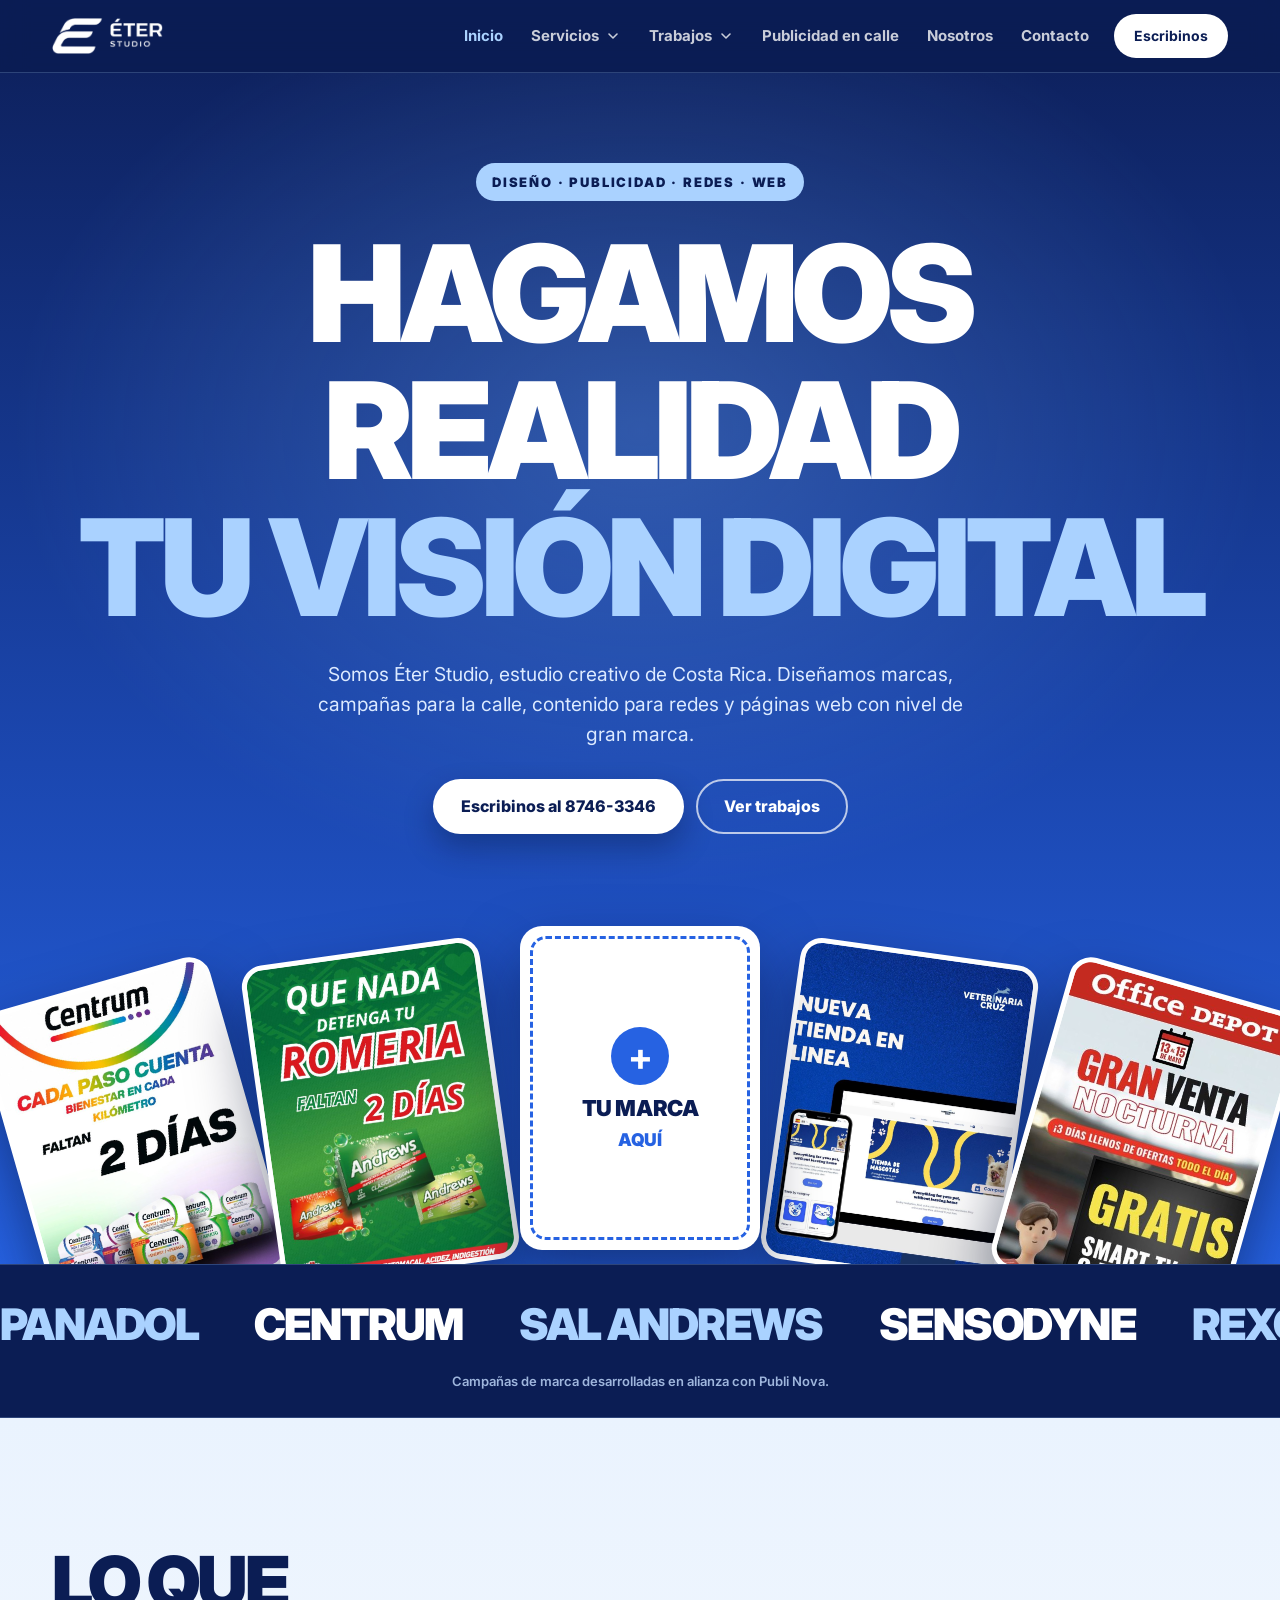
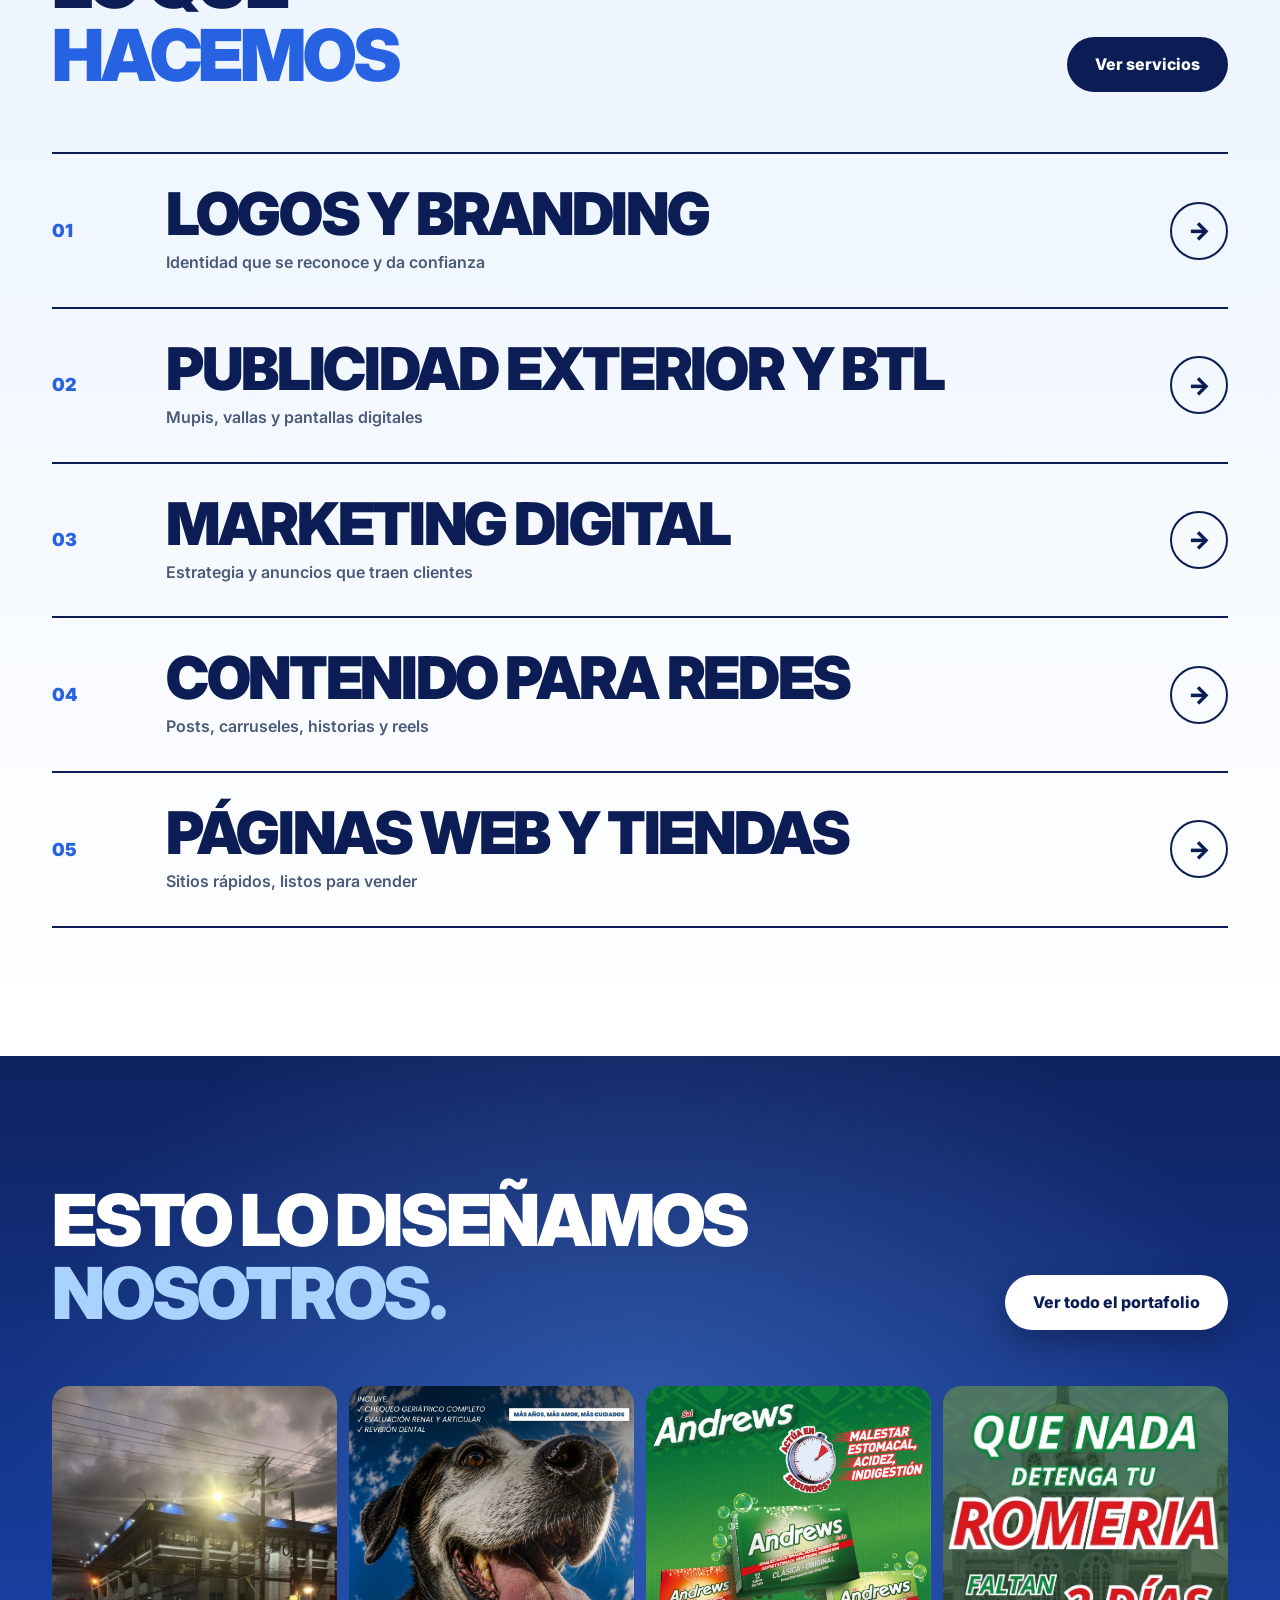
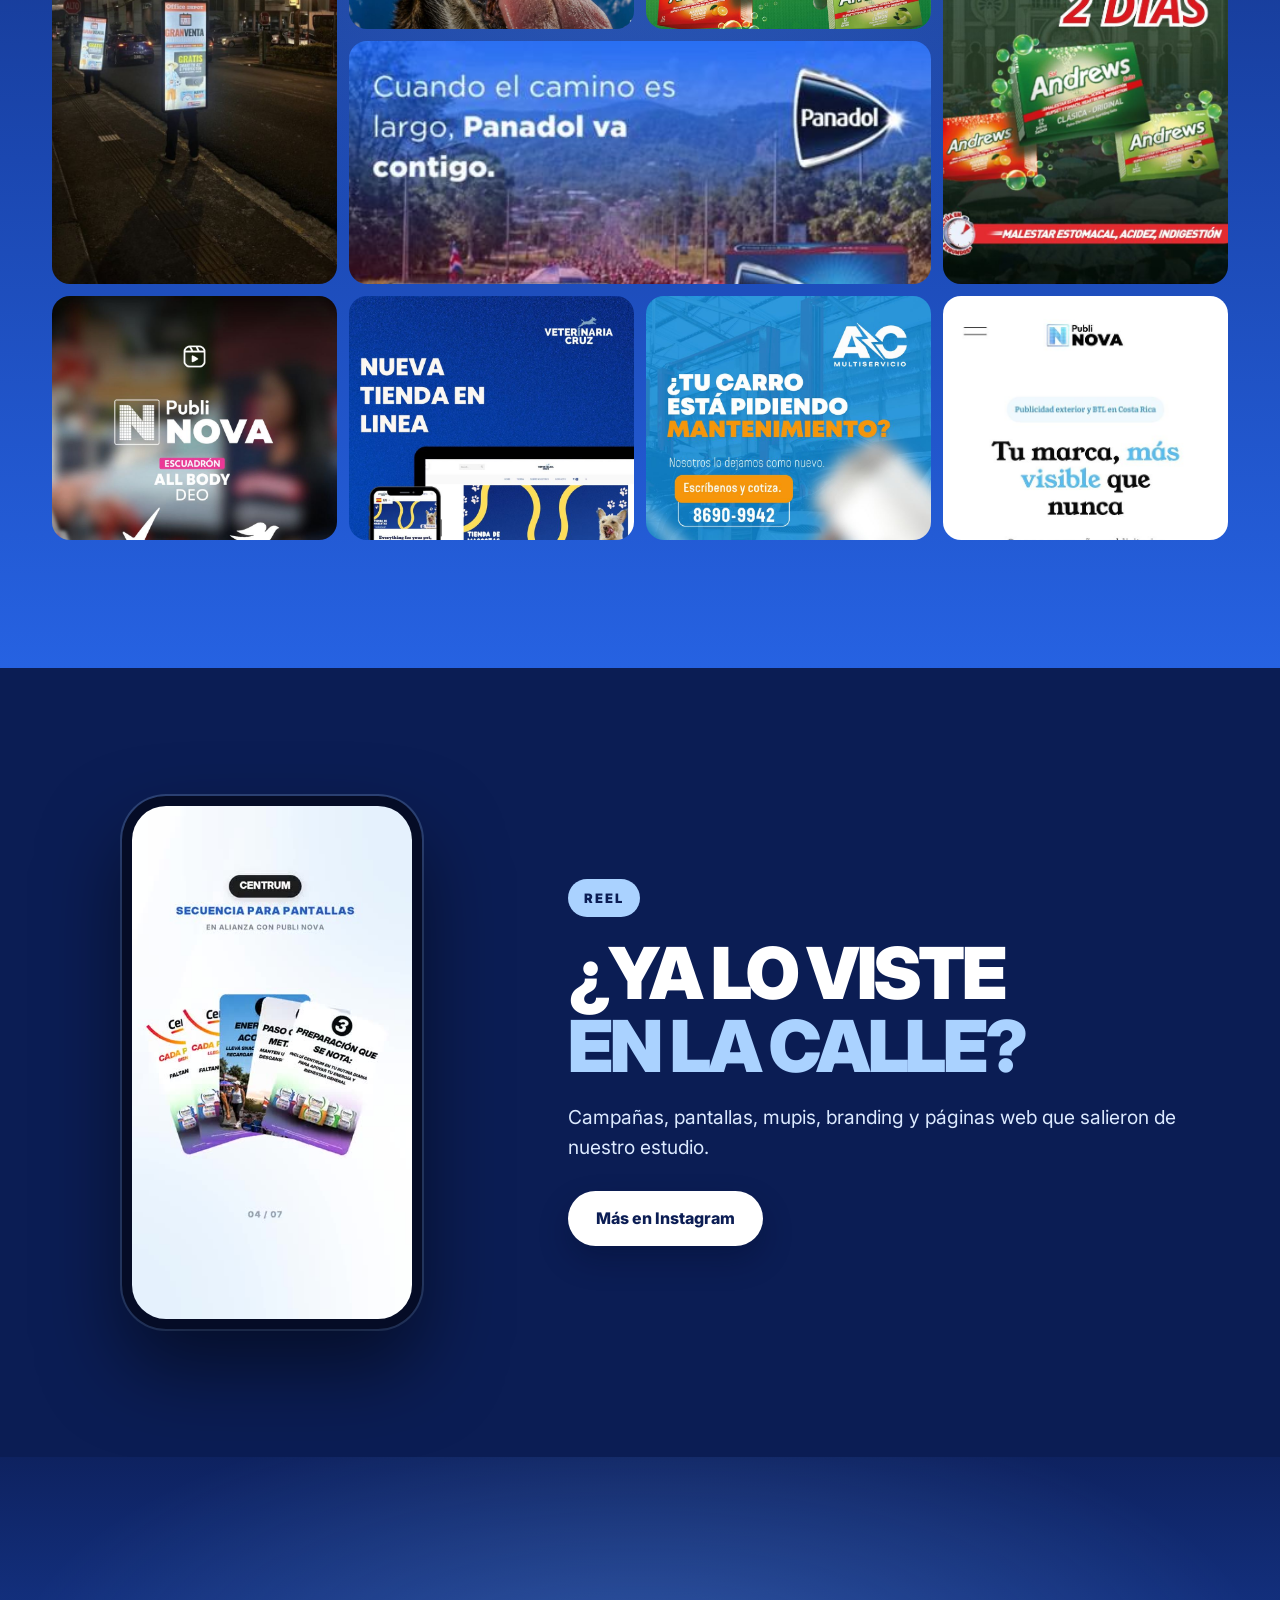
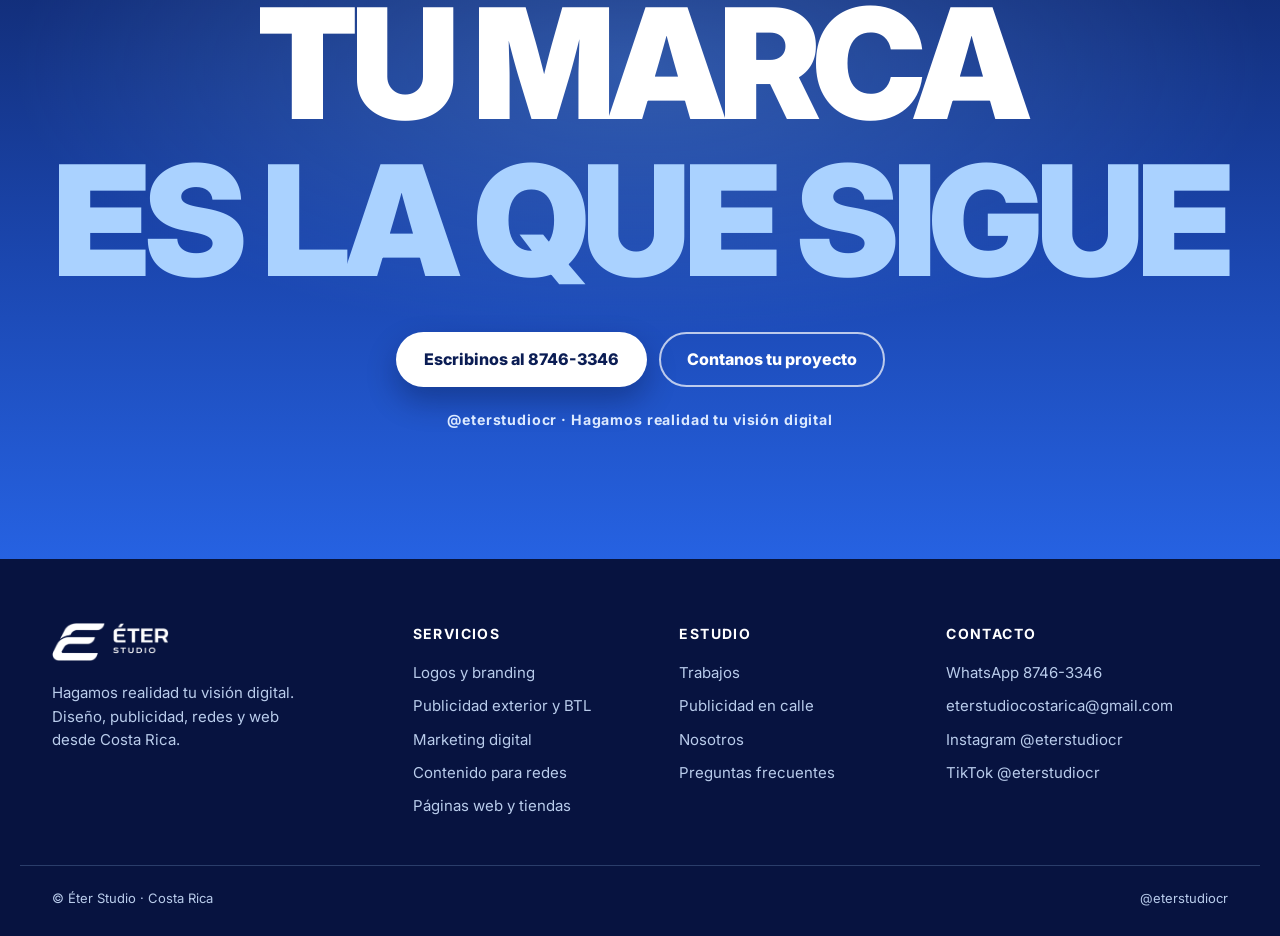
==== commit 1870a4ea: "Rediseño con la identidad del feed: azules, Inter Black en dos tonos, menús con imágenes y voseo Co-" ====
--- a/index.html
+++ b/index.html
@@ -4,17 +4,17 @@
 <meta charset="utf-8">
 <meta name="viewport" content="width=device-width, initial-scale=1, viewport-fit=cover">
 <title>Éter Studio | Diseño gráfico, branding y publicidad en Costa Rica</title>
-<meta name="description" content="Estudio de diseño gráfico en Costa Rica: logos y branding, publicidad para vallas, mupis y pantallas, contenido para redes y páginas web. Cotiza por WhatsApp 8746-3346.">
+<meta name="description" content="Estudio creativo en Costa Rica: logos y branding, publicidad para vallas, mupis y pantallas, contenido para redes y páginas web. Escribinos al 8746-3346.">
 <meta name="robots" content="index, follow, max-image-preview:large">
 <link rel="canonical" href="https://www.eterstudiocr.com/">
 <meta name="geo.region" content="CR"><meta name="geo.placename" content="Costa Rica">
 <meta property="og:type" content="website"><meta property="og:locale" content="es_CR"><meta property="og:site_name" content="Éter Studio">
-<meta property="og:title" content="Éter Studio | Diseño gráfico, branding y publicidad en Costa Rica"><meta property="og:description" content="Estudio de diseño gráfico en Costa Rica: logos y branding, publicidad para vallas, mupis y pantallas, contenido para redes y páginas web. Cotiza por WhatsApp 8746-3346.">
+<meta property="og:title" content="Éter Studio | Diseño gráfico, branding y publicidad en Costa Rica"><meta property="og:description" content="Estudio creativo en Costa Rica: logos y branding, publicidad para vallas, mupis y pantallas, contenido para redes y páginas web. Escribinos al 8746-3346.">
 <meta property="og:url" content="https://www.eterstudiocr.com/"><meta property="og:image" content="https://www.eterstudiocr.com/img/og.jpg"><meta property="og:image:width" content="1200"><meta property="og:image:height" content="630">
-<meta name="twitter:card" content="summary_large_image"><meta name="twitter:title" content="Éter Studio | Diseño gráfico, branding y publicidad en Costa Rica"><meta name="twitter:description" content="Estudio de diseño gráfico en Costa Rica: logos y branding, publicidad para vallas, mupis y pantallas, contenido para redes y páginas web. Cotiza por WhatsApp 8746-3346."><meta name="twitter:image" content="https://www.eterstudiocr.com/img/og.jpg">
-<meta name="theme-color" content="#1F5BC4">
+<meta name="twitter:card" content="summary_large_image"><meta name="twitter:title" content="Éter Studio | Diseño gráfico, branding y publicidad en Costa Rica"><meta name="twitter:description" content="Estudio creativo en Costa Rica: logos y branding, publicidad para vallas, mupis y pantallas, contenido para redes y páginas web. Escribinos al 8746-3346."><meta name="twitter:image" content="https://www.eterstudiocr.com/img/og.jpg">
+<meta name="theme-color" content="#0B1D54">
 <link rel="icon" type="image/png" href="img/favicon.png">
-<link rel="preconnect" href="https://fonts.googleapis.com"><link rel="preconnect" href="https://fonts.gstatic.com" crossorigin><link rel="stylesheet" href="https://fonts.googleapis.com/css2?family=Inter:wght@400;600;700;800;900&display=swap">
+<link rel="preconnect" href="https://fonts.googleapis.com"><link rel="preconnect" href="https://fonts.gstatic.com" crossorigin><link rel="stylesheet" href="https://fonts.googleapis.com/css2?family=Inter:opsz,wght@14..32,500..900&display=swap">
 <link rel="stylesheet" href="css/site.css">
 <script type="application/ld+json">[{"@context": "https://schema.org", "@type": "ProfessionalService", "@id": "https://www.eterstudiocr.com/#estudio", "name": "Éter Studio", "alternateName": ["Eter Studio", "Éter Studio CR"], "description": "Estudio de diseño gráfico en Costa Rica: logos y branding, publicidad para vallas, mupis y pantallas, contenido para redes y páginas web. Cotiza por WhatsApp 8746-3346.", "url": "https://www.eterstudiocr.com/", "logo": "https://www.eterstudiocr.com/img/eter_color.png", "image": "https://www.eterstudiocr.com/img/og.jpg", "telephone": "+506 8746-3346", "email": "eterstudiocostarica@gmail.com", "slogan": "Hagamos realidad tu visión digital", "address": {"@type": "PostalAddress", "addressCountry": "CR"}, "areaServed": {"@type": "Country", "name": "Costa Rica"}, "sameAs": ["https://www.instagram.com/eterstudiocr/"], "knowsLanguage": "es", "hasOfferCatalog": {"@type": "OfferCatalog", "name": "Servicios de diseño y publicidad", "itemListElement": [{"@type": "Offer", "itemOffered": {"@type": "Service", "name": "Diseño de logos y branding", "areaServed": "Costa Rica"}}, {"@type": "Offer", "itemOffered": {"@type": "Service", "name": "Diseño de publicidad exterior: vallas, mupis y pantallas digitales", "areaServed": "Costa Rica"}}, {"@type": "Offer", "itemOffered": {"@type": "Service", "name": "Marketing digital y redes sociales", "areaServed": "Costa Rica"}}, {"@type": "Offer", "itemOffered": {"@type": "Service", "name": "Contenido para redes: posts, reels y video", "areaServed": "Costa Rica"}}, {"@type": "Offer", "itemOffered": {"@type": "Service", "name": "Diseño de páginas web y tiendas en línea", "areaServed": "Costa Rica"}}]}}, {"@context": "https://schema.org", "@type": "WebSite", "name": "Éter Studio", "url": "https://www.eterstudiocr.com/", "inLanguage": "es-CR"}, {"@context": "https://schema.org", "@type": "FAQPage", "mainEntity": [{"@type": "Question", "name": "¿Dónde está Éter Studio y en qué zonas trabajan?", "acceptedAnswer": {"@type": "Answer", "text": "Somos un estudio de diseño de Costa Rica y trabajamos de forma remota con negocios de todo el país: San José, Heredia, Alajuela, Cartago, Guanacaste, Puntarenas y Limón."}}, {"@type": "Question", "name": "¿Cuánto cuesta diseñar un logo o una identidad de marca?", "acceptedAnswer": {"@type": "Answer", "text": "Depende de lo que incluya: solo el logo, o también paleta, tipografía, papelería y aplicaciones. Escríbenos al 8746-3346 y te enviamos una cotización a la medida."}}, {"@type": "Question", "name": "¿Diseñan publicidad para vallas, mupis y pantallas digitales?", "acceptedAnswer": {"@type": "Answer", "text": "Sí. Diseñamos campañas para publicidad exterior y BTL con archivos listos para imprenta o para pantallas, y con nuestra alianza con Publi Nova también podemos ponerlas en la calle."}}, {"@type": "Question", "name": "¿Hacen páginas web y tiendas en línea?", "acceptedAnswer": {"@type": "Answer", "text": "Sí. Hacemos sitios adaptados al celular, con botón de WhatsApp y tienda en línea si la necesitas, como vetcruzshop.com y publinovacr.com."}}, {"@type": "Question", "name": "¿Manejan redes sociales?", "acceptedAnswer": {"@type": "Answer", "text": "Diseñamos posts, carruseles, historias y reels, y te ayudamos con la estrategia para que tu Instagram, Facebook y TikTok atraigan clientes."}}]}]</script>
 </head>
@@ -22,83 +22,64 @@
 <a class="skip" href="#contenido">Saltar al contenido</a>
 <header class="top">
   <div class="wrap">
-    <a href="./" aria-label="Éter Studio, inicio"><img class="logo-l" src="img/eter_color.png" alt="Éter Studio" width="520" height="169"><img class="logo-d" src="img/eter_white.png" alt="Éter Studio" width="520" height="169"></a>
-    <button class="burger" type="button" aria-expanded="false" aria-controls="nav"><svg width="20" height="20" viewBox="0 0 24 24" fill="none" stroke="currentColor" stroke-width="2" stroke-linecap="round" stroke-linejoin="round" aria-hidden="true"><path d="M4 7h16M4 12h16M4 17h16"/></svg><span>Menú</span></button>
+    <a class="logo" href="./" aria-label="Éter Studio, inicio"><img src="img/eter_white.png" alt="Éter Studio" width="520" height="169"></a>
+    <button class="burger" type="button" aria-expanded="false" aria-controls="nav"><svg width="18" height="18" viewBox="0 0 24 24" fill="none" stroke="currentColor" stroke-width="2.4" stroke-linecap="round" stroke-linejoin="round" aria-hidden="true"><path d="M4 7h16M4 12h16M4 17h16"/></svg><span>Menú</span></button>
     <nav class="nav" id="nav" aria-label="Principal">
       <a href="./" aria-current="page">Inicio</a>
-      <div class="dd"><button type="button" aria-expanded="false">Servicios <svg width="16" height="16" viewBox="0 0 24 24" fill="none" stroke="currentColor" stroke-width="2" stroke-linecap="round" stroke-linejoin="round" aria-hidden="true"><path d="M6 9l6 6 6-6"/></svg></button><div class="menu"><a href="servicios.html#branding"><span class="mi"><svg width="20" height="20" viewBox="0 0 24 24" fill="none" stroke="currentColor" stroke-width="2" stroke-linecap="round" stroke-linejoin="round" aria-hidden="true"><path d="M12 3l2.5 5.5L20 9l-4 4 1 6-5-3-5 3 1-6-4-4 5.5-.5z"/></svg></span><span><b>Logos y branding</b><small>Identidad que se reconoce y da confianza</small></span></a><a href="servicios.html#publicidad-exterior"><span class="mi"><svg width="20" height="20" viewBox="0 0 24 24" fill="none" stroke="currentColor" stroke-width="2" stroke-linecap="round" stroke-linejoin="round" aria-hidden="true"><rect x="3" y="4" width="18" height="12" rx="2"/><path d="M12 16v5M8 21h8"/></svg></span><span><b>Publicidad exterior y BTL</b><small>Mupis, vallas y pantallas digitales</small></span></a><a href="servicios.html#marketing-digital"><span class="mi"><svg width="20" height="20" viewBox="0 0 24 24" fill="none" stroke="currentColor" stroke-width="2" stroke-linecap="round" stroke-linejoin="round" aria-hidden="true"><path d="M3 17l6-6 4 4 8-8"/><path d="M14 7h7v7"/></svg></span><span><b>Marketing digital</b><small>Estrategia y anuncios que traen clientes</small></span></a><a href="servicios.html#contenido-redes"><span class="mi"><svg width="20" height="20" viewBox="0 0 24 24" fill="none" stroke="currentColor" stroke-width="2" stroke-linecap="round" stroke-linejoin="round" aria-hidden="true"><rect x="3" y="3" width="18" height="18" rx="3"/><path d="M10 8l6 4-6 4z"/></svg></span><span><b>Contenido para redes</b><small>Posts, carruseles, historias y reels</small></span></a><a href="servicios.html#paginas-web"><span class="mi"><svg width="20" height="20" viewBox="0 0 24 24" fill="none" stroke="currentColor" stroke-width="2" stroke-linecap="round" stroke-linejoin="round" aria-hidden="true"><rect x="3" y="4" width="18" height="16" rx="2"/><path d="M3 9h18M8 14l-2 2 2 2M16 14l2 2-2 2"/></svg></span><span><b>Páginas web y tiendas</b><small>Sitios rápidos, listos para vender</small></span></a><a href="servicios.html"><span class="mi"><svg width="20" height="20" viewBox="0 0 24 24" fill="none" stroke="currentColor" stroke-width="2" stroke-linecap="round" stroke-linejoin="round" aria-hidden="true"><path d="M5 12h14M13 6l6 6-6 6"/></svg></span><span><b>Ver todos los servicios</b><small>Qué incluye cada uno</small></span></a></div></div>
-      <div class="dd"><button type="button" aria-expanded="false">Trabajos <svg width="16" height="16" viewBox="0 0 24 24" fill="none" stroke="currentColor" stroke-width="2" stroke-linecap="round" stroke-linejoin="round" aria-hidden="true"><path d="M6 9l6 6 6-6"/></svg></button><div class="menu"><a href="trabajos.html#calle"><span class="mi"><svg width="20" height="20" viewBox="0 0 24 24" fill="none" stroke="currentColor" stroke-width="2" stroke-linecap="round" stroke-linejoin="round" aria-hidden="true"><rect x="3" y="4" width="18" height="12" rx="2"/><path d="M12 16v5M8 21h8"/></svg></span><span><b>Calle y pantallas</b><small>Mupis, vallas y pantallas</small></span></a><a href="trabajos.html#redes"><span class="mi"><svg width="20" height="20" viewBox="0 0 24 24" fill="none" stroke="currentColor" stroke-width="2" stroke-linecap="round" stroke-linejoin="round" aria-hidden="true"><rect x="3" y="3" width="18" height="18" rx="3"/><path d="M10 8l6 4-6 4z"/></svg></span><span><b>Redes sociales</b><small>Posts, historias y portadas</small></span></a><a href="trabajos.html#web"><span class="mi"><svg width="20" height="20" viewBox="0 0 24 24" fill="none" stroke="currentColor" stroke-width="2" stroke-linecap="round" stroke-linejoin="round" aria-hidden="true"><rect x="3" y="4" width="18" height="16" rx="2"/><path d="M3 9h18M8 14l-2 2 2 2M16 14l2 2-2 2"/></svg></span><span><b>Web y video</b><small>Sitios y edición de reels</small></span></a><a href="trabajos.html#caso"><span class="mi"><svg width="20" height="20" viewBox="0 0 24 24" fill="none" stroke="currentColor" stroke-width="2" stroke-linecap="round" stroke-linejoin="round" aria-hidden="true"><path d="M4 7h16v13H4z"/><path d="M9 7V4h6v3"/></svg></span><span><b>Caso Veterinaria Cruz</b><small>Branding completo de principio a fin</small></span></a></div></div>
+      <div class="dd"><button type="button" aria-expanded="false">Servicios <svg width="16" height="16" viewBox="0 0 24 24" fill="none" stroke="currentColor" stroke-width="2.4" stroke-linecap="round" stroke-linejoin="round" aria-hidden="true"><path d="M6 9l6 6 6-6"/></svg></button><div class="menu"><a href="servicios.html#branding"><img src="img/vet_logo.jpg" alt="" loading="lazy"><span><b>Logos y branding</b><small>Identidad que se reconoce y da confianza</small></span></a><a href="servicios.html#publicidad-exterior"><img src="img/mupi1.jpg" alt="" loading="lazy"><span><b>Publicidad exterior y BTL</b><small>Mupis, vallas y pantallas digitales</small></span></a><a href="servicios.html#marketing-digital"><img src="img/centrum1.jpg" alt="" loading="lazy"><span><b>Marketing digital</b><small>Estrategia y anuncios que traen clientes</small></span></a><a href="servicios.html#contenido-redes"><img src="img/deo_cover.jpg" alt="" loading="lazy"><span><b>Contenido para redes</b><small>Posts, carruseles, historias y reels</small></span></a><a href="servicios.html#paginas-web"><img src="img/vet_tienda.jpg" alt="" loading="lazy"><span><b>Páginas web y tiendas</b><small>Sitios rápidos, listos para vender</small></span></a><a class="all" href="servicios.html">Ver todos los servicios →</a></div></div>
+      <div class="dd"><button type="button" aria-expanded="false">Trabajos <svg width="16" height="16" viewBox="0 0 24 24" fill="none" stroke="currentColor" stroke-width="2.4" stroke-linecap="round" stroke-linejoin="round" aria-hidden="true"><path d="M6 9l6 6 6-6"/></svg></button><div class="menu"><a href="trabajos.html#calle"><img src="img/od_calle.jpg" alt="" loading="lazy"><span><b>Calle y pantallas</b><small>Mupis, vallas y pantallas</small></span></a><a href="trabajos.html#redes"><img src="img/andrews_post.jpg" alt="" loading="lazy"><span><b>Redes sociales</b><small>Posts, historias y portadas</small></span></a><a href="trabajos.html#web"><img src="img/pn_web2.jpg" alt="" loading="lazy"><span><b>Web y video</b><small>Sitios y edición de reels</small></span></a><a href="trabajos.html#caso"><img src="img/vet_oro.jpg" alt="" loading="lazy"><span><b>Caso Veterinaria Cruz</b><small>Branding de principio a fin</small></span></a><a class="all" href="trabajos.html">Ver todo el portafolio →</a></div></div>
       <a href="publicidad-en-calle.html">Publicidad en calle</a>
       <a href="nosotros.html">Nosotros</a>
       <a href="contacto.html">Contacto</a>
-      <a class="btn btn-primary" href="https://wa.me/50687463346?text=Hola%20%C3%89ter%20Studio%2C%20quiero%20cotizar%20un%20proyecto" target="_blank" rel="noopener">Cotizar por WhatsApp</a>
+      <a class="btn" href="https://wa.me/50687463346?text=Hola%20%C3%89ter%20Studio%2C%20quiero%20cotizar%20un%20proyecto" target="_blank" rel="noopener">Escribinos</a>
     </nav>
   </div>
 </header>
 <main id="contenido">
-<section class="hero" aria-labelledby="h1">
+<section class="blue hero" aria-labelledby="h1">
   <div class="wrap">
-    <div>
-      <h1 id="h1"><span class="k">Diseño gráfico, branding y publicidad en Costa Rica</span><span class="big">Hagamos realidad tu <em>visión digital.</em></span></h1>
-      <p class="lead">Somos Éter Studio, un estudio creativo costarricense. Diseñamos logos, campañas para mupis, vallas y pantallas digitales, contenido para redes y páginas web para marcas que quieren verse profesionales donde sea que las miren.</p>
-      <div class="ctas">
-        <a class="btn btn-primary" href="https://wa.me/50687463346?text=Hola%20%C3%89ter%20Studio%2C%20quiero%20cotizar%20un%20proyecto" target="_blank" rel="noopener">Escríbenos al 8746-3346</a>
-        <a class="btn btn-ghost" href="trabajos.html">Ver trabajos</a>
-      </div>
-    </div>
-    <div class="collage" aria-label="Algunos de nuestros trabajos">
-      <span class="tag">Diseño real, en la calle</span>
-      <figure class="c1"><img src="img/od_calle.jpg" alt="Pantallas móviles con la campaña Gran Venta Nocturna de Office Depot en una calle de San José" width="844" height="1100" fetchpriority="high"></figure>
-      <figure class="c2"><img src="img/mupi1.jpg" alt="Mupi blacklight de Sal Andrews para la Romería" width="733" height="1100"></figure>
-      <figure class="c4"><img src="img/vet_logo.jpg" alt="Nuevo logo de Veterinaria Cruz diseñado por Éter Studio" width="880" height="1100"></figure>
-      <figure class="c3"><img src="img/panadol1.jpg" alt="Animación de Panadol para pantalla digital" width="480" height="352"></figure>
-    </div>
-  </div>
-</section><div class="brands" aria-label="Marcas con las que hemos trabajado">
-  <div class="track" aria-hidden="true">
-    <span>Panadol</span><span>Centrum</span><span>Sal Andrews</span><span>Sensodyne</span><span>Rexona</span><span>Dove</span><span>Office Depot</span><span>Publi Nova</span><span>Veterinaria Cruz</span><span>AC Multiservicio</span>
-    <span>Panadol</span><span>Centrum</span><span>Sal Andrews</span><span>Sensodyne</span><span>Rexona</span><span>Dove</span><span>Office Depot</span><span>Publi Nova</span><span>Veterinaria Cruz</span><span>AC Multiservicio</span>
-  </div>
-  <p class="sr" style="position:absolute;width:1px;height:1px;overflow:hidden;clip:rect(0 0 0 0)">Marcas: Panadol, Centrum, Sal Andrews, Sensodyne, Rexona, Dove, Office Depot, Publi Nova, Veterinaria Cruz y AC Multiservicio.</p>
-  <small>Campañas de marca desarrolladas en alianza con Publi Nova.</small>
-</div>
-<section aria-labelledby="t-serv">
-  <div class="wrap">
-    <div class="row-head"><div class="head" style="margin:0"><span class="eyebrow">Servicios</span><h2 id="t-serv" class="display">¿Qué necesita tu marca?</h2></div><a class="btn btn-ghost" href="servicios.html">Ver todos los servicios</a></div>
-    <div class="tiles"><a href="servicios.html#branding"><span class="ico"><svg width="24" height="24" viewBox="0 0 24 24" fill="none" stroke="currentColor" stroke-width="2" stroke-linecap="round" stroke-linejoin="round" aria-hidden="true"><path d="M12 3l2.5 5.5L20 9l-4 4 1 6-5-3-5 3 1-6-4-4 5.5-.5z"/></svg></span><b>Logos y branding</b><span>Identidad que se reconoce y da confianza</span><i>Ver más →</i></a><a href="servicios.html#publicidad-exterior"><span class="ico"><svg width="24" height="24" viewBox="0 0 24 24" fill="none" stroke="currentColor" stroke-width="2" stroke-linecap="round" stroke-linejoin="round" aria-hidden="true"><rect x="3" y="4" width="18" height="12" rx="2"/><path d="M12 16v5M8 21h8"/></svg></span><b>Publicidad exterior y BTL</b><span>Mupis, vallas y pantallas digitales</span><i>Ver más →</i></a><a href="servicios.html#marketing-digital"><span class="ico"><svg width="24" height="24" viewBox="0 0 24 24" fill="none" stroke="currentColor" stroke-width="2" stroke-linecap="round" stroke-linejoin="round" aria-hidden="true"><path d="M3 17l6-6 4 4 8-8"/><path d="M14 7h7v7"/></svg></span><b>Marketing digital</b><span>Estrategia y anuncios que traen clientes</span><i>Ver más →</i></a><a href="servicios.html#contenido-redes"><span class="ico"><svg width="24" height="24" viewBox="0 0 24 24" fill="none" stroke="currentColor" stroke-width="2" stroke-linecap="round" stroke-linejoin="round" aria-hidden="true"><rect x="3" y="3" width="18" height="18" rx="3"/><path d="M10 8l6 4-6 4z"/></svg></span><b>Contenido para redes</b><span>Posts, carruseles, historias y reels</span><i>Ver más →</i></a><a href="servicios.html#paginas-web"><span class="ico"><svg width="24" height="24" viewBox="0 0 24 24" fill="none" stroke="currentColor" stroke-width="2" stroke-linecap="round" stroke-linejoin="round" aria-hidden="true"><rect x="3" y="4" width="18" height="16" rx="2"/><path d="M3 9h18M8 14l-2 2 2 2M16 14l2 2-2 2"/></svg></span><b>Páginas web y tiendas</b><span>Sitios rápidos, listos para vender</span><i>Ver más →</i></a></div>
+    <span class="kick">Diseño · Publicidad · Redes · Web</span>
+    <h1 id="h1" class="t" style="margin-top:24px">Hagamos realidad<br><em>tu visión digital</em></h1>
+    <p class="lead">Somos Éter Studio, estudio creativo de Costa Rica. Diseñamos marcas, campañas para la calle, contenido para redes y páginas web con nivel de gran marca.</p>
+    <div class="btns"><a class="btn btn-w" href="https://wa.me/50687463346?text=Hola%20%C3%89ter%20Studio%2C%20quiero%20cotizar%20un%20proyecto" target="_blank" rel="noopener">Escribinos al 8746-3346</a><a class="btn btn-o" href="trabajos.html">Ver trabajos</a></div>
+    <div class="fan" aria-label="Algunos de nuestros trabajos"><figure class="f1"><img src="img/centrum1.jpg" alt="Pieza de Centrum para pantallas"></figure><figure class="f2"><img src="img/mupi1.jpg" alt="Mupi de Sal Andrews para la Romería"></figure><figure class="f3"><a href="contacto.html" style="all:unset;cursor:pointer;position:absolute;inset:0"><div><span>+</span>Tu marca<small>aquí</small></div></a></figure><figure class="f4"><img src="img/vet_tienda.jpg" alt="Tienda en línea de Veterinaria Cruz"></figure><figure class="f5"><img src="img/od_tall.jpg" alt="Arte de Office Depot para pantalla móvil"></figure></div>
   </div>
 </section>
-<section aria-labelledby="t-feat" style="padding-top:0">
+<div class="marq" aria-label="Marcas con las que hemos trabajado"><div class="track" aria-hidden="true"><span>Panadol</span><span>Centrum</span><span>Sal Andrews</span><span>Sensodyne</span><span>Rexona</span><span>Dove</span><span>Office Depot</span><span>Publi Nova</span><span>Veterinaria Cruz</span><span>AC Multiservicio</span><span>Panadol</span><span>Centrum</span><span>Sal Andrews</span><span>Sensodyne</span><span>Rexona</span><span>Dove</span><span>Office Depot</span><span>Publi Nova</span><span>Veterinaria Cruz</span><span>AC Multiservicio</span></div><p style="position:absolute;width:1px;height:1px;overflow:hidden;clip:rect(0 0 0 0)">Marcas: Panadol, Centrum, Sal Andrews, Sensodyne, Rexona, Dove, Office Depot, Publi Nova, Veterinaria Cruz, AC Multiservicio.</p><small>Campañas de marca desarrolladas en alianza con Publi Nova.</small></div>
+<section class="light" aria-labelledby="t-serv">
   <div class="wrap">
-    <div class="row-head"><div class="head" style="margin:0"><span class="eyebrow">Trabajos</span><h2 id="t-feat" class="display">Diseño que ya viste en la calle</h2></div><a class="btn btn-ghost" href="trabajos.html">Ver todos los trabajos</a></div>
-    <div class="feat"><a href="trabajos.html#calle"><img src="img/od_calle.jpg" alt="Office Depot · Pantallas en la calle" loading="lazy"><span>Office Depot · Pantallas en la calle</span></a><a href="trabajos.html#caso"><img src="img/vet_logo.jpg" alt="Veterinaria Cruz · Branding" loading="lazy"><span>Veterinaria Cruz · Branding</span></a><a href="trabajos.html#calle"><img src="img/mupi1.jpg" alt="Sal Andrews · Mupis Romería" loading="lazy"><span>Sal Andrews · Mupis Romería</span></a><a href="trabajos.html#web"><img src="img/vet_tienda.jpg" alt="vetcruzshop.com · Tienda en línea" loading="lazy"><span>vetcruzshop.com · Tienda en línea</span></a></div>
+    <div class="split"><h2 id="t-serv" class="t m">Lo que<br><em>hacemos</em></h2><a class="btn btn-n" href="servicios.html">Ver servicios</a></div>
+    <div class="rows"><a href="servicios.html#branding"><span class="n">01</span><span><b>Logos y branding</b><small>Identidad que se reconoce y da confianza</small></span><span class="go" aria-hidden="true">→</span><img src="img/vet_logo.jpg" alt="" loading="lazy"></a><a href="servicios.html#publicidad-exterior"><span class="n">02</span><span><b>Publicidad exterior y BTL</b><small>Mupis, vallas y pantallas digitales</small></span><span class="go" aria-hidden="true">→</span><img src="img/mupi1.jpg" alt="" loading="lazy"></a><a href="servicios.html#marketing-digital"><span class="n">03</span><span><b>Marketing digital</b><small>Estrategia y anuncios que traen clientes</small></span><span class="go" aria-hidden="true">→</span><img src="img/centrum1.jpg" alt="" loading="lazy"></a><a href="servicios.html#contenido-redes"><span class="n">04</span><span><b>Contenido para redes</b><small>Posts, carruseles, historias y reels</small></span><span class="go" aria-hidden="true">→</span><img src="img/deo_cover.jpg" alt="" loading="lazy"></a><a href="servicios.html#paginas-web"><span class="n">05</span><span><b>Páginas web y tiendas</b><small>Sitios rápidos, listos para vender</small></span><span class="go" aria-hidden="true">→</span><img src="img/vet_tienda.jpg" alt="" loading="lazy"></a></div>
   </div>
 </section>
-<section class="reel" aria-labelledby="t-reel" style="background:var(--surface);border-block:1px solid var(--line)">
+<section class="blue" aria-labelledby="t-mos">
+  <div class="wrap">
+    <div class="split"><h2 id="t-mos" class="t m">Esto lo diseñamos<br><em>nosotros.</em></h2><a class="btn btn-w" href="trabajos.html">Ver todo el portafolio</a></div>
+    <div class="mosaic"><a class="tall" href="trabajos.html#calle"><img src="img/od_calle.jpg" alt="Office Depot · Pantallas en la calle" loading="lazy"><span>Office Depot · Pantallas en la calle</span></a><a class="" href="trabajos.html#caso"><img src="img/vet_oro.jpg" alt="Veterinaria Cruz · Edad de Oro" loading="lazy"><span>Veterinaria Cruz · Edad de Oro</span></a><a class="" href="trabajos.html#redes"><img src="img/andrews_post.jpg" alt="Sal Andrews · Redes" loading="lazy"><span>Sal Andrews · Redes</span></a><a class="tall" href="trabajos.html#calle"><img src="img/mupi2.jpg" alt="Sal Andrews · Mupis" loading="lazy"><span>Sal Andrews · Mupis</span></a><a class="wide" href="trabajos.html#calle"><img src="img/panadol1.jpg" alt="Panadol · Pantallas digitales" loading="lazy"><span>Panadol · Pantallas digitales</span></a><a class="" href="trabajos.html#redes"><img src="img/deo_cover.jpg" alt="Rexona · Dove" loading="lazy"><span>Rexona · Dove</span></a><a class="" href="trabajos.html#web"><img src="img/vet_tienda.jpg" alt="vetcruzshop.com" loading="lazy"><span>vetcruzshop.com</span></a><a class="" href="trabajos.html#redes"><img src="img/ac.jpg" alt="AC Multiservicio · Redes" loading="lazy"><span>AC Multiservicio · Redes</span></a><a class="" href="trabajos.html#web"><img src="img/pn_web2.jpg" alt="publinovacr.com" loading="lazy"><span>publinovacr.com</span></a></div>
+  </div>
+</section>
+<section class="navy reel" aria-labelledby="t-reel">
   <div class="wrap">
     <div class="phone"><video src="img/reel.mp4" poster="img/reel_poster.jpg" autoplay muted loop playsinline aria-label="Reel con trabajos de Éter Studio"></video></div>
-    <div class="head" style="margin:0"><span class="eyebrow">Reel</span><h2 id="t-reel" class="display">¿Ya lo viste en la calle?</h2><p class="lead">Un recorrido de 20 segundos por campañas, pantallas, mupis, branding y páginas web que salieron de nuestro estudio.</p><div><a class="btn btn-ghost" href="https://www.instagram.com/eterstudiocr/" target="_blank" rel="noopener">Más en Instagram @eterstudiocr</a></div></div>
+    <div><span class="kick">Reel</span><h2 id="t-reel" class="t m" style="margin-top:20px">¿Ya lo viste<br><em>en la calle?</em></h2><p class="lead" style="margin-top:20px">Campañas, pantallas, mupis, branding y páginas web que salieron de nuestro estudio.</p><div class="btns" style="margin-top:28px"><a class="btn btn-w" href="https://www.instagram.com/eterstudiocr/" target="_blank" rel="noopener">Más en Instagram</a></div></div>
   </div>
-</section><section class="cta" aria-labelledby="t-cta">
+</section>
+<section class="blue cta" aria-labelledby="t-cta">
   <div class="wrap">
-    <span class="eyebrow" style="color:inherit;opacity:.85">¿Tienes una idea?</span>
-    <h2 id="t-cta" class="display" style="margin-top:10px">Hablemos.</h2>
-    <div class="contacts">
-      <a class="btn btn-light" href="https://wa.me/50687463346?text=Hola%20%C3%89ter%20Studio%2C%20quiero%20cotizar%20un%20proyecto" target="_blank" rel="noopener">WhatsApp 8746-3346</a>
-      <a class="btn btn-line" href="contacto.html">Cuéntanos tu proyecto</a>
-      <a class="btn btn-line" href="https://www.instagram.com/eterstudiocr/" target="_blank" rel="noopener">@eterstudiocr</a>
-    </div>
+    <h2 id="t-cta" class="t">Tu marca<br><em>es la que sigue</em></h2>
+    <div class="btns"><a class="btn btn-w" href="https://wa.me/50687463346?text=Hola%20%C3%89ter%20Studio%2C%20quiero%20cotizar%20un%20proyecto" target="_blank" rel="noopener">Escribinos al 8746-3346</a><a class="btn btn-o" href="contacto.html">Contanos tu proyecto</a></div>
+    <small>@eterstudiocr · Hagamos realidad tu visión digital</small>
   </div>
 </section>
 </main>
 <footer>
   <div class="wrap fgrid">
-    <div class="fbrand"><img class="logo-l" src="img/eter_color.png" alt="Éter Studio" width="520" height="169" loading="lazy"><img class="logo-d" src="img/eter_white.png" alt="Éter Studio" width="520" height="169" loading="lazy"><p>Diseño gráfico, branding, publicidad y páginas web en Costa Rica.</p></div>
+    <div class="fbrand"><img src="img/eter_white.png" alt="Éter Studio" width="520" height="169" loading="lazy"><p>Hagamos realidad tu visión digital. Diseño, publicidad, redes y web desde Costa Rica.</p></div>
     <div><b>Servicios</b><a href="servicios.html#branding">Logos y branding</a><a href="servicios.html#publicidad-exterior">Publicidad exterior y BTL</a><a href="servicios.html#marketing-digital">Marketing digital</a><a href="servicios.html#contenido-redes">Contenido para redes</a><a href="servicios.html#paginas-web">Páginas web y tiendas</a></div>
     <div><b>Estudio</b><a href="trabajos.html">Trabajos</a><a href="publicidad-en-calle.html">Publicidad en calle</a><a href="nosotros.html">Nosotros</a><a href="nosotros.html#preguntas">Preguntas frecuentes</a></div>
-    <div><b>Contacto</b><a href="https://wa.me/50687463346?text=Hola%20%C3%89ter%20Studio%2C%20quiero%20cotizar%20un%20proyecto" target="_blank" rel="noopener">WhatsApp 8746-3346</a><a href="mailto:eterstudiocostarica@gmail.com">eterstudiocostarica@gmail.com</a><a href="https://www.instagram.com/eterstudiocr/" target="_blank" rel="noopener">Instagram @eterstudiocr</a></div>
+    <div><b>Contacto</b><a href="https://wa.me/50687463346?text=Hola%20%C3%89ter%20Studio%2C%20quiero%20cotizar%20un%20proyecto" target="_blank" rel="noopener">WhatsApp 8746-3346</a><a href="mailto:eterstudiocostarica@gmail.com">eterstudiocostarica@gmail.com</a><a href="https://www.instagram.com/eterstudiocr/" target="_blank" rel="noopener">Instagram @eterstudiocr</a><a href="https://www.tiktok.com/@eterstudiocr" target="_blank" rel="noopener">TikTok @eterstudiocr</a></div>
   </div>
-  <div class="wrap fbot">© Éter Studio · Costa Rica</div>
+  <div class="wrap fbot"><span>© Éter Studio · Costa Rica</span><span>@eterstudiocr</span></div>
 </footer>
 <script src="js/site.js"></script>
 </body>
--- a/css/site.css
+++ b/css/site.css
@@ -1,282 +1,282 @@
-/* Layout: página única, franjas diagonales de marca (celeste → azul) como firma visual; tipografía negra pesada en mayúsculas */
+/* Éter Studio — misma identidad del feed: azules profundos, Inter Black gigante en dos tonos (blanco + celeste), piezas reales grandes */
 :root{
-  --bg:#F5F9FE; --surface:#FFFFFF; --ink:#11161F; --muted:#4A5668; --line:#DCE6F3;
-  --sky:#9CCBF7; --blue:#4F8FE6; --deep:#1F5BC4; --on-deep:#FFFFFF; --chip:#E8F1FC; --shade:rgba(17,22,31,.10);
-  --logo-light:block; --logo-dark:none;
-  --f-display:'Inter',system-ui,-apple-system,'Segoe UI',Roboto,Arial,sans-serif;
-  --f-body:'Inter',system-ui,-apple-system,'Segoe UI',Roboto,Arial,sans-serif;
-  --wrap:1180px; --r:18px;
+  --navy:#0B1D54; --navy2:#0E2260; --blue:#1B47B0; --blue2:#2662E2; --sky:#AAD2FF; --ice:#EAF3FE; --white:#fff;
+  --ink:#0B1D54; --muted:#4A5A7A; --line:rgba(11,29,84,.12); --line-d:rgba(170,210,255,.22);
+  --wrap:1240px; --r:22px;
+  --f:'Inter',system-ui,-apple-system,'Segoe UI',Roboto,Arial,sans-serif;
 }
-@media (prefers-color-scheme: dark){:root:not([data-theme="light"]){
-  --bg:#0D121B; --surface:#151C28; --ink:#EEF3FA; --muted:#A9B6C8; --line:#263042;
-  --sky:#9CCBF7; --blue:#74A2E4; --deep:#6FA0E2; --on-deep:#0D121B; --chip:#1C2636; --shade:rgba(0,0,0,.35);
-  --logo-light:none; --logo-dark:block; color-scheme:dark}}
-:root[data-theme="dark"]{
-  --bg:#0D121B; --surface:#151C28; --ink:#EEF3FA; --muted:#A9B6C8; --line:#263042;
-  --sky:#9CCBF7; --blue:#74A2E4; --deep:#6FA0E2; --on-deep:#0D121B; --chip:#1C2636; --shade:rgba(0,0,0,.35);
-  --logo-light:none; --logo-dark:block; color-scheme:dark}
 *{box-sizing:border-box}
 html{scroll-behavior:smooth}
-body{margin:0;background:var(--bg);color:var(--ink);font-family:var(--f-body);font-size:17px;line-height:1.6;-webkit-font-smoothing:antialiased}
+body{margin:0;background:var(--navy);color:var(--ink);font-family:var(--f);font-optical-sizing:auto;font-size:17px;line-height:1.55;-webkit-font-smoothing:antialiased}
 img,video{max-width:100%;height:auto;display:block}
 a{color:inherit}
-.wrap{max-width:var(--wrap);margin-inline:auto;padding-inline:20px}
-.eyebrow{font-size:13px;font-weight:800;letter-spacing:.16em;text-transform:uppercase;color:var(--deep)}
-.display{font-family:var(--f-display);font-weight:900;text-transform:uppercase;letter-spacing:-.02em;line-height:1.02;text-wrap:balance;margin:0}
-h2.display{font-size:clamp(34px,5.2vw,64px)}
-h3{margin:0;font-size:20px;line-height:1.3}
 p{margin:0}
-.lead{font-size:clamp(17px,1.6vw,20px);color:var(--muted);max-width:60ch}
-.btn{display:inline-flex;align-items:center;gap:10px;padding:14px 22px;border-radius:999px;font-weight:800;text-decoration:none;font-size:16px;border:2px solid transparent;transition:transform .15s ease,background .15s}
+.wrap{max-width:var(--wrap);margin-inline:auto;padding-inline:clamp(16px,4vw,32px)}
+a:focus-visible,button:focus-visible,input:focus-visible,textarea:focus-visible{outline:3px solid var(--sky);outline-offset:3px}
+.skip{position:absolute;left:-9999px;top:8px;z-index:60;background:#fff;color:var(--navy);padding:10px 16px;border-radius:999px;font-weight:800}
+.skip:focus{left:12px}
+
+/* fondos */
+.blue{background:radial-gradient(ellipse 70% 55% at 50% 30%,rgba(120,180,255,.28),transparent 70%),linear-gradient(180deg,var(--navy2) 0%,var(--blue) 58%,var(--blue2) 100%);color:#fff}
+.navy{background:var(--navy);color:#fff}
+.light{background:linear-gradient(180deg,var(--ice) 0%,#fff 100%);color:var(--ink)}
+section{padding-block:clamp(72px,10vw,140px);position:relative}
+
+/* tipografía */
+.t{font-weight:900;text-transform:uppercase;letter-spacing:-.045em;line-height:1.02;margin:0;text-wrap:balance;font-size:clamp(44px,8vw,112px)}
+.t.m{font-size:clamp(38px,5.6vw,76px)}
+.t.s{font-size:clamp(30px,3.8vw,52px)}
+.blue .t em,.navy .t em{font-style:normal;color:var(--sky)}
+.light .t em{font-style:normal;color:var(--blue2)}
+.kick{display:inline-block;font-weight:900;font-size:13px;letter-spacing:.14em;text-transform:uppercase;padding:9px 16px;border-radius:999px;background:var(--sky);color:var(--navy)}
+.light .kick{background:var(--navy);color:#fff}
+.lead{font-size:clamp(17px,1.5vw,20px);max-width:56ch;opacity:.86}
+.blue .lead,.navy .lead{color:#DCEAFF;opacity:1}
+.light .lead{color:var(--muted);opacity:1}
+.center{text-align:center}.center .lead{margin-inline:auto}
+
+/* botones: píldora blanca como en los posts */
+.btn{display:inline-flex;align-items:center;justify-content:center;gap:10px;padding:16px 26px;border-radius:999px;font-weight:800;text-decoration:none;font-size:16px;border:2px solid transparent;transition:transform .15s ease;cursor:pointer;font-family:inherit;line-height:1.2}
 .btn:hover{transform:translateY(-2px)}
-.btn:focus-visible,a:focus-visible,button:focus-visible{outline:3px solid var(--blue);outline-offset:3px}
-.btn-primary{background:var(--deep);color:var(--on-deep)}
-.btn-ghost{border-color:var(--ink);color:var(--ink)}
-.logo-l{display:var(--logo-light)} .logo-d{display:var(--logo-dark)}
-section{padding-block:clamp(64px,9vw,120px)}
-
-/* header */
-.top{position:sticky;top:env(safe-area-inset-top,0px);z-index:20;background:color-mix(in srgb,var(--bg) 88%,transparent);backdrop-filter:blur(10px);border-bottom:1px solid var(--line)}
-.top .wrap{display:flex;align-items:center;justify-content:space-between;gap:16px;min-height:68px}
-.top img{height:34px;width:auto!important}
-.nav{display:flex;gap:6px;align-items:center;font-weight:700;font-size:15px}
-.nav>a,.dd>button{display:inline-flex;align-items:center;gap:6px;text-decoration:none;color:var(--muted);padding:10px 12px;border-radius:999px;font:inherit;font-weight:700;background:none;border:0;cursor:pointer}
-.nav>a:hover,.dd>button:hover,.dd.open>button{color:var(--ink);background:var(--chip)}
-.nav>a[aria-current="page"],.dd>button[aria-current="page"]{color:var(--deep)}
+.btn-w{background:#fff;color:var(--navy);box-shadow:0 14px 30px rgba(4,10,40,.3)}
+.btn-o{border-color:rgba(255,255,255,.7);color:#fff;background:transparent}
+.btn-n{background:var(--navy);color:#fff}
+.btn-b{background:var(--blue2);color:#fff}
+.btns{display:flex;flex-wrap:wrap;gap:12px}
+.center .btns{justify-content:center}
+
+/* encabezado */
+.top{position:sticky;top:0;z-index:40;background:rgba(11,29,84,.86);backdrop-filter:blur(14px);-webkit-backdrop-filter:blur(14px);border-bottom:1px solid var(--line-d);color:#fff}
+.top .wrap{display:flex;align-items:center;justify-content:space-between;gap:16px;min-height:72px}
+.top .logo img{height:36px;width:auto}
+.nav{display:flex;gap:2px;align-items:center;font-weight:700;font-size:15px}
+.nav>a,.dd>button{display:inline-flex;align-items:center;gap:6px;text-decoration:none;color:rgba(255,255,255,.78);padding:10px 13px;border-radius:999px;font:inherit;font-weight:700;background:none;border:0;cursor:pointer}
+.nav>a:hover,.dd>button:hover,.dd.open>button{color:#fff;background:rgba(170,210,255,.14)}
+.nav>a[aria-current="page"],.dd>button[aria-current="page"]{color:var(--sky)}
 .dd{position:relative}
 .dd>button svg{transition:transform .2s}
 .dd.open>button svg{transform:rotate(180deg)}
-.menu{position:absolute;top:calc(100% + 10px);left:50%;transform:translateX(-50%);min-width:300px;background:var(--surface);border:1px solid var(--line);border-radius:18px;box-shadow:0 24px 50px var(--shade);padding:10px;display:none}
+.menu{position:absolute;top:calc(100% + 14px);left:50%;transform:translateX(-50%);width:560px;background:var(--navy);border:1px solid var(--line-d);border-radius:24px;box-shadow:0 30px 70px rgba(0,0,0,.45);padding:12px;display:none;grid-template-columns:1fr 1fr;gap:6px}
 .dd.open .menu{display:grid}
-.menu a{display:flex;gap:12px;align-items:flex-start;padding:12px;border-radius:12px;text-decoration:none;color:var(--ink)}
-.menu a:hover{background:var(--chip)}
-.menu .mi{flex:none;width:36px;height:36px;border-radius:10px;background:var(--chip);color:var(--deep);display:grid;place-items:center}
-.menu b{display:block;font-size:15px}.menu small{display:block;color:var(--muted);font-weight:600;font-size:13px;line-height:1.35}
-.nav>a.btn{padding:10px 18px;font-size:14px;background:var(--deep);color:var(--on-deep);margin-left:8px;border-bottom:0}
-.nav>a.btn:hover{background:var(--deep);color:var(--on-deep)}
-.burger{display:none;font:inherit;font-weight:800;background:var(--ink);color:var(--bg);border:0;border-radius:999px;padding:10px 16px;cursor:pointer;align-items:center;gap:8px}
-@media (max-width:980px){
+.menu a{display:flex;gap:14px;align-items:center;padding:10px;border-radius:16px;text-decoration:none;color:#fff}
+.menu a:hover{background:rgba(170,210,255,.12)}
+.menu img{width:54px;height:66px;object-fit:cover;object-position:top;border-radius:10px;flex:none}
+.menu b{display:block;font-size:15px;font-weight:800;line-height:1.2}
+.menu small{display:block;color:#B9CCEB;font-weight:600;font-size:13px;line-height:1.35;margin-top:2px}
+.menu .all{grid-column:span 2;justify-content:center;font-weight:800;color:var(--sky);border:1px dashed var(--line-d);padding:14px}
+.nav>a.btn{margin-left:10px;padding:11px 20px;font-size:14px;background:#fff;color:var(--navy)}
+.nav>a.btn:hover{background:#fff;color:var(--navy)}
+.burger{display:none;font:inherit;font-weight:800;background:#fff;color:var(--navy);border:0;border-radius:999px;padding:10px 18px;cursor:pointer;align-items:center;gap:8px}
+@media (max-width:1040px){
  .burger{display:inline-flex}
- .nav{display:none;position:absolute;top:100%;left:0;right:0;height:calc(100dvh - 68px);background:var(--bg);flex-direction:column;align-items:stretch;gap:0;padding:12px 20px 40px;overflow:auto;font-size:20px}
+ .nav{display:none;position:absolute;top:100%;left:0;right:0;height:calc(100dvh - 72px);background:var(--navy);flex-direction:column;align-items:stretch;gap:0;padding:8px clamp(16px,4vw,32px) 40px;overflow:auto}
  .nav.show{display:flex}
- .nav>a,.dd>button{width:100%;justify-content:space-between;padding:16px 4px;border-radius:0;border-bottom:1px solid var(--line);font-size:20px;color:var(--ink)}
- .nav>a:hover,.dd>button:hover,.dd.open>button{background:none}
- .menu{position:static;transform:none;box-shadow:none;border:0;min-width:0;padding:6px 0 10px;background:transparent}
- .nav>a.btn{margin:22px 0 0;justify-content:center;font-size:17px;padding:16px;border-radius:999px}
+ .nav>a,.dd>button{width:100%;justify-content:space-between;padding:16px 0;border-radius:0;border-bottom:1px solid var(--line-d);font-size:30px;font-weight:900;text-transform:uppercase;letter-spacing:-.03em;color:#fff}
+ .nav>a:hover,.dd>button:hover,.dd.open>button{background:none;color:var(--sky)}
+ .menu{position:static;transform:none;width:auto;box-shadow:none;border:0;padding:8px 0 14px;background:transparent;grid-template-columns:1fr}
+ .menu .all{grid-column:auto}
+ .nav>a.btn{justify-content:center;margin:26px 0 0;font-size:18px;padding:18px;text-transform:none;letter-spacing:0;font-weight:800;border-radius:999px;color:var(--navy)}
 }
+body.lock{overflow:hidden}
+
 /* sub-menú de página */
-.subnav{position:sticky;top:68px;z-index:15;background:color-mix(in srgb,var(--bg) 92%,transparent);backdrop-filter:blur(10px);border-bottom:1px solid var(--line)}
+.subnav{position:sticky;top:72px;z-index:30;background:rgba(11,29,84,.92);backdrop-filter:blur(12px);-webkit-backdrop-filter:blur(12px);border-bottom:1px solid var(--line-d)}
 .subnav .wrap{display:flex;gap:8px;overflow-x:auto;padding-block:12px;scrollbar-width:none}
-.subnav a{flex:none;text-decoration:none;font-weight:800;font-size:14px;padding:9px 16px;border-radius:999px;border:1.5px solid var(--line);background:var(--surface);color:var(--ink);white-space:nowrap}
-.subnav a.on{background:var(--ink);color:var(--bg);border-color:var(--ink)}
-/* cabecera de página */
-.phead{padding-block:clamp(48px,7vw,96px) clamp(36px,5vw,64px);position:relative;overflow:hidden}
-.phead::before{content:"";position:absolute;inset:-30% -10% -30% 62%;background:linear-gradient(105deg,transparent 0 10%,var(--sky) 10% 34%,var(--blue) 34% 56%,var(--bg) 56% 60%,var(--deep) 60% 76%,transparent 76%);opacity:.85;transform:skewX(-14deg)}
-.phead .wrap{position:relative}
-.phead h1{font-size:clamp(42px,7vw,88px);margin-top:14px}
-.phead h1 em{font-style:normal;color:var(--deep)}
-.phead .lead{margin-top:18px}
-.crumbs{font-size:14px;color:var(--muted);font-weight:600}.crumbs a{text-decoration:none}.crumbs a:hover{color:var(--deep)}
-@media (max-width:860px){.phead::before{display:none}}
-/* hero */
-.hero{position:relative;overflow:hidden;padding-block:clamp(40px,6vw,80px) clamp(56px,8vw,96px)}
-.hero::before{content:"";position:absolute;inset:-20% -10% -20% 52%;background:linear-gradient(105deg,transparent 0 8%,var(--sky) 8% 30%,var(--blue) 30% 52%,var(--bg) 52% 56%,var(--deep) 56% 70%,transparent 70%);opacity:.9;transform:skewX(-14deg);z-index:0}
-.hero .wrap{position:relative;z-index:1;display:grid;grid-template-columns:1.08fr .92fr;gap:48px;align-items:center}
-.hero h1{margin:0;display:flex;flex-direction:column;gap:18px}
-.hero h1 .k{font-size:14px;font-weight:800;letter-spacing:.16em;text-transform:uppercase;color:var(--deep)}
-.hero h1 .big{font-weight:900;text-transform:uppercase;letter-spacing:-.025em;line-height:.98;font-size:clamp(44px,7vw,92px);text-wrap:balance}
-.hero h1 .big em{font-style:normal;color:var(--deep)}
-.hero .lead{margin-top:22px}
-.hero .ctas{display:flex;flex-wrap:wrap;gap:12px;margin-top:30px}
-.collage{position:relative;aspect-ratio:4/5;max-width:520px;width:100%;justify-self:center}
-.collage figure{position:absolute;margin:0;border-radius:var(--r);overflow:hidden;box-shadow:0 24px 50px var(--shade);background:var(--surface)}
-.collage img{width:100%;height:100%!important;object-fit:cover}
-.c1{left:0;top:4%;width:62%;height:72%;transform:rotate(-4deg)}
-.c2{right:2%;top:0;width:38%;height:50%;transform:rotate(5deg)}
-.c3{right:0;bottom:6%;width:52%;aspect-ratio:480/352;transform:rotate(-2deg);border:6px solid var(--ink)}
-.c4{left:8%;bottom:0;width:30%;aspect-ratio:4/5;transform:rotate(6deg)}
-.collage .tag{position:absolute;left:4%;top:-2%;z-index:2;background:var(--ink);color:var(--bg);font-weight:800;font-size:13px;padding:8px 14px;border-radius:999px;transform:rotate(-4deg)}
-@media (max-width:860px){.hero .wrap{grid-template-columns:1fr}.hero::before{inset:auto -30% -10% -30%;height:40%;top:auto}}
-
-/* marcas */
-.brands{border-block:1px solid var(--line);background:var(--surface);overflow:hidden;padding-block:22px}
-.track{display:flex;gap:44px;width:max-content;animation:scroll 38s linear infinite;font-weight:900;text-transform:uppercase;font-size:clamp(20px,2.4vw,30px);letter-spacing:-.01em;color:var(--muted);white-space:nowrap}
-.track span:nth-child(3n+2){color:var(--deep)}
+.subnav .wrap::-webkit-scrollbar{display:none}
+.subnav a{flex:none;text-decoration:none;font-weight:800;font-size:14px;padding:10px 18px;border-radius:999px;border:1.5px solid var(--line-d);color:#DCEAFF;white-space:nowrap}
+.subnav a:hover{border-color:var(--sky);color:#fff}
+.subnav a.on{background:var(--sky);color:var(--navy);border-color:var(--sky)}
+
+/* ===== INICIO ===== */
+.hero{padding-block:clamp(56px,7vw,96px) 0;overflow:hidden;text-align:center}
+.hero .t{font-size:clamp(52px,10.5vw,150px)}
+.hero .lead{margin:24px auto 0}
+.hero .btns{justify-content:center;margin-top:30px}
+.fan{position:relative;height:clamp(250px,30vw,370px);margin-top:clamp(36px,5vw,60px);max-width:1100px;margin-inline:auto}
+.fan figure{position:absolute;margin:0;bottom:-8%;width:clamp(130px,19vw,240px);aspect-ratio:4/5.4;border-radius:22px;overflow:hidden;border:5px solid #fff;box-shadow:0 30px 60px rgba(4,10,40,.5);left:50%;transform-origin:50% 120%;background:#fff}
+.fan img{width:100%;height:100%;object-fit:cover;object-position:top}
+.fan .f1{transform:translateX(-50%) translateX(-185%) rotate(-16deg)}
+.fan .f2{transform:translateX(-50%) translateX(-95%) rotate(-8deg);bottom:-2%}
+.fan .f4{transform:translateX(-50%) translateX(95%) rotate(8deg);bottom:-2%}
+.fan .f5{transform:translateX(-50%) translateX(185%) rotate(16deg)}
+.fan .f3{transform:translateX(-50%);bottom:4%;z-index:3;background:#fff;display:grid;place-items:center;border:0}
+.fan .f3 div{position:absolute;inset:10px;border:3px dashed var(--blue2);border-radius:16px;display:flex;flex-direction:column;align-items:center;justify-content:center;gap:12px;color:var(--navy);font-weight:900;text-transform:uppercase;letter-spacing:-.02em;line-height:1;font-size:clamp(14px,1.8vw,22px);text-align:center;text-decoration:none}
+.fan .f3 span{width:clamp(40px,4.6vw,58px);height:clamp(40px,4.6vw,58px);border-radius:50%;background:var(--blue2);color:#fff;display:grid;place-items:center;font-size:clamp(26px,3vw,38px);font-weight:700}
+.fan .f3 small{color:var(--blue2);font-size:.8em}
+@media (max-width:640px){.fan .f1,.fan .f5{display:none}.fan figure{width:38vw}.fan .f2{transform:translateX(-50%) translateX(-62%) rotate(-9deg)}.fan .f4{transform:translateX(-50%) translateX(62%) rotate(9deg)}}
+
+.marq{background:var(--navy);overflow:hidden;padding-block:26px;border-block:1px solid var(--line-d)}
+.track{display:flex;gap:56px;width:max-content;animation:scroll 40s linear infinite;font-weight:900;text-transform:uppercase;font-size:clamp(26px,3.4vw,46px);letter-spacing:-.04em;color:#fff;white-space:nowrap}
+.track span:nth-child(odd){color:var(--sky)}
 @keyframes scroll{to{transform:translateX(-50%)}}
 @media (prefers-reduced-motion:reduce){.track{animation:none;flex-wrap:wrap;width:auto;justify-content:center;white-space:normal}}
-.brands small{display:block;text-align:center;color:var(--muted);font-size:13px;margin-top:10px}
-
-/* servicios */
-.head{display:flex;flex-direction:column;gap:16px;margin-bottom:44px}
-.svc{display:grid;grid-template-columns:repeat(3,1fr);gap:18px}
-.svc article{background:var(--surface);border:1px solid var(--line);border-radius:var(--r);padding:28px;display:flex;flex-direction:column;gap:12px;min-width:0}
-.svc article:first-child{grid-column:span 2;background:var(--deep);color:var(--on-deep);border-color:transparent}
-.svc article:first-child p,.svc article:first-child ul,.svc article:first-child li{color:inherit;opacity:.92}
-.svc .ico{width:44px;height:44px;border-radius:12px;background:var(--chip);display:grid;place-items:center;color:var(--deep)}
-.svc article:first-child .ico{background:color-mix(in srgb,var(--on-deep) 18%,transparent);color:var(--on-deep)}
-.svc ul{margin:0;padding-left:18px;color:var(--muted);font-size:15px}
-.svc p{color:var(--muted)}
-@media (max-width:900px){.svc{grid-template-columns:1fr 1fr}.svc article:first-child{grid-column:span 2}}
-@media (max-width:600px){.svc{grid-template-columns:1fr}.svc article:first-child{grid-column:auto}}
-
-/* caso */
-.case{background:var(--ink);color:var(--bg)}
-.case .eyebrow{color:var(--sky)}
-.case .lead{color:color-mix(in srgb,var(--bg) 75%,var(--ink))}
-.case-grid{display:grid;grid-template-columns:1fr 1fr 1fr;gap:18px;margin-top:44px}
-.case-grid figure{margin:0;display:flex;flex-direction:column;gap:10px;min-width:0}
-.case-grid img{border-radius:14px;width:100%;height:auto}
-.case-grid figcaption{font-size:14px;color:color-mix(in srgb,var(--bg) 70%,var(--ink));font-weight:600}
-.ba{display:flex;align-items:center;gap:22px;flex-wrap:wrap;margin-top:28px}
-.ba div{display:flex;flex-direction:column;align-items:center;gap:8px}
-.ba img{border-radius:14px}
-.ba .old{width:120px;filter:grayscale(.5);opacity:.8}
-.ba .new{width:150px}
-.ba span{font-size:12px;font-weight:800;letter-spacing:.14em}
-.arrow{font-size:34px;font-weight:900;color:var(--sky)}
-.case-top{display:grid;grid-template-columns:1.1fr .9fr;gap:40px;align-items:end}
+.marq small{display:block;text-align:center;color:#9FB6DD;font-size:13px;margin-top:12px;font-weight:600}
+
+/* lista de servicios editorial */
+.rows{margin-top:clamp(36px,5vw,60px);border-top:2px solid var(--navy)}
+.rows a{display:grid;grid-template-columns:90px 1fr auto;gap:24px;align-items:center;padding:clamp(20px,2.6vw,32px) 0;border-bottom:2px solid var(--navy);text-decoration:none;position:relative}
+.rows .n{font-weight:900;font-size:18px;color:var(--blue2)}
+.rows b{display:block;font-weight:900;text-transform:uppercase;letter-spacing:-.04em;line-height:.95;font-size:clamp(28px,4.6vw,64px);transition:color .2s}
+.rows small{display:block;color:var(--muted);font-size:16px;margin-top:8px;font-weight:600}
+.rows .go{width:58px;height:58px;border-radius:50%;border:2px solid var(--navy);display:grid;place-items:center;font-size:24px;font-weight:900;transition:.2s}
+.rows a:hover b{color:var(--blue2)}
+.rows a:hover .go{background:var(--blue2);border-color:var(--blue2);color:#fff;transform:rotate(-45deg)}
+.rows img{position:absolute;right:110px;top:50%;width:150px;aspect-ratio:4/5;object-fit:cover;object-position:top;border-radius:14px;border:4px solid #fff;box-shadow:0 20px 40px rgba(4,10,40,.3);transform:translateY(-50%) rotate(6deg) scale(.8);opacity:0;transition:.25s;pointer-events:none}
+.rows a:hover img{opacity:1;transform:translateY(-50%) rotate(6deg) scale(1)}
+@media (max-width:640px){.rows a{grid-template-columns:1fr auto;gap:14px}.rows .n{display:none}.rows .go{width:46px;height:46px}.rows img{display:none}}
+
+/* mosaico "Esto lo diseñamos nosotros" */
+.mosaic{display:grid;grid-template-columns:repeat(4,1fr);grid-auto-rows:clamp(150px,19vw,250px);gap:12px;margin-top:clamp(36px,5vw,56px)}
+.mosaic a{border-radius:18px;overflow:hidden;position:relative;display:block}
+.mosaic img{width:100%;height:100%;object-fit:cover;object-position:top;transition:transform .5s}
+.mosaic a:hover img{transform:scale(1.05)}
+.mosaic a span{position:absolute;left:10px;bottom:10px;background:#fff;color:var(--navy);font-weight:800;font-size:13px;padding:7px 12px;border-radius:999px;opacity:0;transform:translateY(6px);transition:.2s}
+.mosaic a:hover span,.mosaic a:focus-visible span{opacity:1;transform:none}
+.mosaic .tall{grid-row:span 2}.mosaic .wide{grid-column:span 2}
+@media (max-width:760px){.mosaic{grid-template-columns:repeat(2,1fr);grid-auto-rows:42vw}}
+.split{display:flex;justify-content:space-between;align-items:end;gap:24px;flex-wrap:wrap}
+
+/* reel */
+.reel .wrap{display:grid;grid-template-columns:.8fr 1.2fr;gap:clamp(36px,6vw,80px);align-items:center}
+.phone{justify-self:center;width:min(300px,72vw);aspect-ratio:9/16;border-radius:44px;padding:10px;background:#050C26;box-shadow:0 40px 80px rgba(0,0,0,.5),0 0 0 2px var(--line-d)}
+.phone video{width:100%;height:100%!important;object-fit:cover;border-radius:34px}
+@media (max-width:860px){.reel .wrap{grid-template-columns:1fr;text-align:center}.reel .lead{margin-inline:auto}.reel .btns{justify-content:center}}
+
+/* CTA */
+.cta{text-align:center;overflow:hidden}
+.cta .t{font-size:clamp(56px,12vw,170px)}
+.cta .btns{justify-content:center;margin-top:34px}
+.cta small{display:block;margin-top:22px;color:#DCEAFF;font-weight:700;letter-spacing:.06em}
+
+/* ===== PÁGINAS ===== */
+.phead{padding-block:clamp(64px,9vw,120px) clamp(56px,7vw,96px);overflow:hidden}
+.phead .t{margin-top:22px}
+.phead .lead{margin-top:22px}
+
+/* servicios detalle */
+.sv{display:grid;grid-template-columns:1.05fr .95fr;gap:clamp(32px,6vw,80px);align-items:center;scroll-margin-top:150px}
+.sv+.sv{margin-top:clamp(80px,10vw,140px)}
+.sv:nth-child(even) .sv-img{order:-1}
+.sv .big{font-weight:900;font-size:clamp(70px,10vw,140px);line-height:.8;letter-spacing:-.06em;color:transparent;-webkit-text-stroke:2px var(--blue2)}
+.sv .t{margin-top:16px}
+.sv .lead{margin-top:20px}
+.sv ul{list-style:none;padding:0;margin:28px 0 0;columns:2;column-gap:28px}
+.sv li{break-inside:avoid;padding:12px 0;border-bottom:1.5px solid var(--line);font-weight:800;font-size:16px;display:flex;gap:10px}
+.sv li::before{content:"—";color:var(--blue2)}
+.sv .btns{margin-top:32px}
+.sv-img{position:relative;height:clamp(380px,46vw,560px)}
+.sv-img img{position:absolute;width:62%;height:auto;aspect-ratio:4/5;object-fit:cover;object-position:top;border-radius:22px;border:5px solid #fff;box-shadow:0 30px 60px rgba(4,10,40,.28)}
+.sv-img img:first-child{left:0;top:0;transform:rotate(-5deg)}
+.sv-img img:last-child{right:0;bottom:0;transform:rotate(5deg)}
+@media (max-width:860px){.sv{grid-template-columns:1fr}.sv:nth-child(even) .sv-img{order:0}.sv-img{height:105vw;max-height:520px}}
+@media (max-width:480px){.sv ul{columns:1}}
+
+/* proceso */
+.steps{list-style:none;padding:0;margin:clamp(40px,5vw,64px) 0 0;display:grid;grid-template-columns:repeat(4,1fr);gap:16px;counter-reset:s}
+.steps li{background:rgba(170,210,255,.08);border:1px solid var(--line-d);border-radius:var(--r);padding:28px 24px;display:flex;flex-direction:column;gap:10px}
+.steps li::before{counter-increment:s;content:"0" counter(s);font-weight:900;font-size:64px;line-height:.85;letter-spacing:-.05em;color:var(--sky)}
+.steps h3{margin:6px 0 0;font-size:22px;font-weight:900;text-transform:uppercase;letter-spacing:-.02em}
+.steps p{color:#C9DBF7;font-size:15px}
+@media (max-width:900px){.steps{grid-template-columns:1fr 1fr}}
+@media (max-width:520px){.steps{grid-template-columns:1fr}}
+
+/* trabajos */
+.filters{display:flex;flex-wrap:wrap;gap:10px}
+.filters button{font:inherit;font-weight:800;font-size:15px;padding:12px 20px;border-radius:999px;border:2px solid var(--navy);background:transparent;color:var(--navy);cursor:pointer}
+.filters button[aria-pressed="true"]{background:var(--navy);color:#fff}
+.grid{columns:3 280px;column-gap:16px;margin-top:36px}
+.grid figure{break-inside:avoid;margin:0 0 16px;border-radius:20px;overflow:hidden;position:relative;background:#fff;box-shadow:0 16px 36px rgba(4,10,40,.12)}
+.grid button{all:unset;cursor:zoom-in;display:block;width:100%}
+.grid img{width:100%;height:auto;transition:transform .5s}
+.grid figure:hover img{transform:scale(1.03)}
+.grid figcaption{position:absolute;left:12px;right:12px;bottom:12px;background:rgba(11,29,84,.9);color:#fff;border-radius:14px;padding:10px 14px;display:flex;flex-direction:column;opacity:0;transform:translateY(8px);transition:.2s;pointer-events:none}
+.grid figure:hover figcaption{opacity:1;transform:none}
+.grid figcaption b{font-size:15px}.grid figcaption span{font-size:13px;color:#B9CCEB}
+@media (hover:none){.grid figcaption{opacity:1;transform:none;position:static;background:var(--navy);border-radius:0}}
+.note{font-size:14px;color:var(--muted);font-weight:600;margin-top:14px}
+.case-top{display:grid;grid-template-columns:1.2fr .8fr;gap:40px;align-items:end}
+.ba{display:flex;align-items:center;gap:22px}
+.ba div{display:flex;flex-direction:column;align-items:center;gap:10px}
+.ba img{border-radius:16px}
+.ba .old{width:120px;filter:grayscale(.6);opacity:.75}
+.ba .new{width:170px;border:4px solid #fff}
+.ba span{font-size:12px;font-weight:900;letter-spacing:.16em;color:var(--sky)}
+.ba b{font-size:40px;color:var(--sky)}
+.case-grid{display:grid;grid-template-columns:repeat(3,1fr);gap:16px;margin-top:48px}
+.case-grid figure{margin:0}
+.case-grid img{border-radius:20px;width:100%}
+.case-grid figcaption{margin-top:12px;font-weight:700;color:#C9DBF7;font-size:15px}
 @media (max-width:860px){.case-top{grid-template-columns:1fr}.case-grid{grid-template-columns:1fr 1fr}}
 @media (max-width:520px){.case-grid{grid-template-columns:1fr}}
-
-/* galería */
-.filters{display:flex;flex-wrap:wrap;gap:10px;margin-bottom:28px}
-.filters button{font:inherit;font-weight:800;font-size:14px;padding:10px 16px;border-radius:999px;border:1.5px solid var(--line);background:var(--surface);color:var(--ink);cursor:pointer}
-.filters button[aria-pressed="true"]{background:var(--ink);color:var(--bg);border-color:var(--ink)}
-.grid{columns:3 280px;column-gap:18px}
-.grid figure{break-inside:avoid;margin:0 0 18px;background:var(--surface);border:1px solid var(--line);border-radius:var(--r);overflow:hidden}
-.grid button{all:unset;cursor:zoom-in;display:block;width:100%}
-.grid img{width:100%;height:auto}
-.grid figcaption{padding:14px 16px;display:flex;flex-direction:column;gap:2px}
-.grid figcaption b{font-size:15px} .grid figcaption span{font-size:13px;color:var(--muted)}
-.ally-note{font-size:14px;color:var(--muted);margin-top:8px}
-
-/* reel */
-.reel .wrap{display:grid;grid-template-columns:.9fr 1.1fr;gap:56px;align-items:center}
-.phone{justify-self:center;width:min(300px,80vw);aspect-ratio:9/16;border-radius:42px;padding:10px;background:var(--ink);box-shadow:0 30px 60px var(--shade)}
-.phone video{width:100%;height:100%!important;object-fit:cover;border-radius:32px}
-@media (max-width:860px){.reel .wrap{grid-template-columns:1fr}}
-
-/* alianza */
-.ally{background:linear-gradient(160deg,#162036,#0F1626);color:#EEF3FA}
-.ally .eyebrow{color:#9CCBF7}
-.ally-logos{display:flex;align-items:center;gap:22px;flex-wrap:wrap;margin-bottom:26px}
-.ally-logos img{height:44px;width:auto!important}
-.ally-logos b{font-size:30px;color:#9CCBF7}
-.ally h2 span{color:#9CCBF7}
-.ally .lead{color:#B7C4D6}
-.pn{display:grid;grid-template-columns:repeat(3,1fr);gap:14px;margin-top:40px}
-.pn div{background:#1C2740;border:1px solid #2E3D5E;border-radius:16px;padding:20px;display:flex;gap:14px;align-items:center;font-weight:700}
-.pn svg{flex:none;color:#9CCBF7}
-.ally a.btn{background:#9CCBF7;color:#0F1626;margin-top:30px}
-@media (max-width:860px){.pn{grid-template-columns:1fr 1fr}}
-@media (max-width:520px){.pn{grid-template-columns:1fr}}
-
-/* proceso */
-.steps{display:grid;grid-template-columns:repeat(4,1fr);gap:18px;counter-reset:s}
-.steps li{list-style:none;border-top:3px solid var(--ink);padding-top:18px;display:flex;flex-direction:column;gap:8px}
-.steps li::before{counter-increment:s;content:"0" counter(s);font-weight:900;font-size:40px;color:var(--blue);line-height:1}
-.steps p{color:var(--muted);font-size:15px}
-.steps{padding:0;margin:0}
-@media (max-width:860px){.steps{grid-template-columns:1fr 1fr}}
-@media (max-width:520px){.steps{grid-template-columns:1fr}}
-
-/* faq */
-.faq{display:grid;grid-template-columns:.8fr 1.2fr;gap:48px}
-details{border-bottom:1px solid var(--line);padding-block:18px}
-summary{cursor:pointer;font-weight:800;font-size:18px;list-style:none;display:flex;justify-content:space-between;gap:16px}
-summary::after{content:"+";color:var(--deep);font-size:24px;line-height:1}
+dialog{border:none;padding:0;background:transparent;max-width:min(92vw,900px)}
+dialog::backdrop{background:rgba(5,12,38,.9)}
+dialog img{max-height:86vh;width:auto;border-radius:16px}
+dialog button{position:absolute;top:10px;right:10px;font:inherit;font-weight:800;background:#fff;color:var(--navy);border:none;border-radius:999px;padding:8px 16px;cursor:pointer}
+
+/* publicidad en calle */
+.duo{display:flex;align-items:center;gap:22px;justify-content:center;margin-bottom:26px}
+.duo img{height:46px;width:auto}
+.duo b{font-size:30px;color:var(--sky)}
+.medios{margin-top:clamp(36px,5vw,56px);border-top:2px solid var(--line-d)}
+.medios div{display:flex;justify-content:space-between;align-items:center;gap:20px;padding:22px 0;border-bottom:2px solid var(--line-d)}
+.medios b{font-weight:900;text-transform:uppercase;letter-spacing:-.04em;font-size:clamp(26px,4vw,52px);line-height:1}
+.medios span{color:var(--sky);font-weight:800;font-size:15px;text-align:right}
+@media (max-width:640px){.medios div{flex-direction:column;align-items:flex-start;gap:6px}.medios span{text-align:left}}
+
+/* nosotros */
+.about{display:grid;grid-template-columns:1.1fr .9fr;gap:clamp(36px,6vw,80px);align-items:center}
+.about .lead+.lead{margin-top:16px}
+.stats{display:grid;grid-template-columns:repeat(3,1fr);border-top:2px solid var(--navy);margin-top:36px}
+.stats div{padding:20px 16px 0 0}
+.stats b{display:block;font-size:clamp(36px,4.4vw,60px);font-weight:900;letter-spacing:-.05em;line-height:1;color:var(--blue2)}
+.stats span{font-size:14px;color:var(--muted);font-weight:700}
+.stack{position:relative;height:clamp(420px,46vw,560px)}
+.stack img{position:absolute;width:58%;aspect-ratio:4/5;object-fit:cover;object-position:top;border-radius:22px;border:5px solid #fff;box-shadow:0 30px 60px rgba(4,10,40,.28)}
+.stack img:nth-child(1){left:0;top:4%;transform:rotate(-7deg)}
+.stack img:nth-child(2){right:0;top:0;transform:rotate(6deg)}
+.stack img:nth-child(3){left:21%;bottom:0;z-index:2;transform:rotate(-1deg)}
+@media (max-width:860px){.about{grid-template-columns:1fr}}
+.faq{display:grid;grid-template-columns:.85fr 1.15fr;gap:clamp(32px,5vw,64px)}
+details{border-bottom:2px solid var(--navy);padding-block:22px}
+details:first-child{border-top:2px solid var(--navy)}
+summary{cursor:pointer;font-weight:900;font-size:clamp(18px,1.8vw,22px);list-style:none;display:flex;justify-content:space-between;gap:16px;letter-spacing:-.01em}
+summary::-webkit-details-marker{display:none}
+summary::after{content:"+";color:var(--blue2);font-size:30px;line-height:.8;font-weight:700}
 details[open] summary::after{content:"–"}
-details p{color:var(--muted);margin-top:10px;max-width:62ch}
+details p{color:var(--muted);margin-top:12px;max-width:62ch}
 @media (max-width:860px){.faq{grid-template-columns:1fr}}
 
 /* contacto */
-.cta{background:var(--deep);color:var(--on-deep);position:relative;overflow:hidden}
-.cta::after{content:"";position:absolute;right:-8%;top:-30%;width:45%;height:160%;background:linear-gradient(105deg,var(--sky) 0 40%,transparent 40% 48%,color-mix(in srgb,var(--on-deep) 25%,transparent) 48% 60%,transparent 60%);transform:skewX(-14deg);opacity:.5}
-.cta .wrap{position:relative;z-index:1}
-.cta h2{font-size:clamp(46px,8vw,110px)}
-.cta .contacts{display:flex;flex-wrap:wrap;gap:12px;margin-top:34px}
-.cta .btn-light{background:var(--on-deep);color:var(--deep)}
-.cta .btn-line{border-color:var(--on-deep);color:var(--on-deep)}
-.copy{font:inherit;cursor:pointer;background:transparent}
-.cta small{display:block;margin-top:16px;opacity:.85;font-size:14px}
-footer{padding-block:34px;border-top:1px solid var(--line);font-size:14px;color:var(--muted)}
-footer .wrap{display:flex;justify-content:space-between;gap:16px;flex-wrap:wrap;align-items:center}
-footer img{height:26px;width:auto!important}
-
-/* lightbox */
-dialog{border:none;padding:0;background:transparent;max-width:min(92vw,900px)}
-dialog::backdrop{background:rgba(8,12,20,.85)}
-dialog img{max-height:86vh;width:auto;border-radius:14px}
-dialog button{position:absolute;top:10px;right:10px;font:inherit;font-weight:800;background:#fff;color:#111;border:none;border-radius:999px;padding:8px 14px;cursor:pointer}
-
-/* inicio: accesos */
-.tiles{display:grid;grid-template-columns:repeat(5,1fr);gap:14px}
-.tiles a{background:var(--surface);border:1px solid var(--line);border-radius:var(--r);padding:22px;text-decoration:none;display:flex;flex-direction:column;gap:12px;transition:transform .15s,border-color .15s;min-width:0}
-.tiles a:hover{transform:translateY(-4px);border-color:var(--deep)}
-.tiles .ico{width:44px;height:44px;border-radius:12px;background:var(--chip);display:grid;place-items:center;color:var(--deep)}
-.tiles b{font-size:17px;line-height:1.25}.tiles span{color:var(--muted);font-size:14px;line-height:1.4}
-.tiles i{font-style:normal;color:var(--deep);font-weight:800;font-size:14px;margin-top:auto}
-@media (max-width:980px){.tiles{grid-template-columns:repeat(2,1fr)}}
-@media (max-width:520px){.tiles{grid-template-columns:1fr}}
-.feat{display:grid;grid-template-columns:repeat(4,1fr);gap:14px}
-.feat a{display:block;border-radius:var(--r);overflow:hidden;position:relative;aspect-ratio:4/5;background:var(--surface);border:1px solid var(--line)}
-.feat img{width:100%;height:100%!important;object-fit:cover;transition:transform .4s}
-.feat a:hover img{transform:scale(1.04)}
-.feat span{position:absolute;left:10px;bottom:10px;right:10px;background:color-mix(in srgb,var(--ink) 82%,transparent);color:#fff;font-weight:800;font-size:13px;padding:8px 12px;border-radius:12px}
-@media (max-width:860px){.feat{grid-template-columns:repeat(2,1fr)}}
-.row-head{display:flex;justify-content:space-between;align-items:end;gap:20px;flex-wrap:wrap;margin-bottom:34px}
-/* servicios detalle */
-.sv{display:grid;grid-template-columns:1fr 1fr;gap:clamp(28px,5vw,64px);align-items:center;padding-block:clamp(56px,7vw,96px);border-top:1px solid var(--line);scroll-margin-top:140px}
-.sv:nth-of-type(even) .sv-img{order:-1}
-.sv .num{font-weight:900;font-size:15px;color:var(--blue);letter-spacing:.1em}
-.sv h2{font-size:clamp(32px,4.4vw,54px);margin-top:8px}
-.sv .lead{margin-top:16px}
-.sv ul{list-style:none;padding:0;margin:24px 0 0;display:grid;grid-template-columns:1fr 1fr;gap:10px 18px}
-.sv li{display:flex;gap:10px;font-weight:700;font-size:15px;align-items:flex-start}
-.sv li::before{content:"";flex:none;width:20px;height:20px;margin-top:2px;border-radius:50%;background:var(--chip) url("data:image/svg+xml,%3Csvg xmlns='http://www.w3.org/2000/svg' viewBox='0 0 24 24' fill='none' stroke='%231F5BC4' stroke-width='3.5' stroke-linecap='round' stroke-linejoin='round'%3E%3Cpath d='M6 12l4 4 8-8'/%3E%3C/svg%3E") center/13px no-repeat}
-.sv .btns{display:flex;flex-wrap:wrap;gap:10px;margin-top:28px}
-.sv-img{display:grid;grid-template-columns:1fr 1fr;gap:12px}
-.sv-img img{border-radius:var(--r);width:100%;height:100%!important;object-fit:cover;aspect-ratio:4/5;box-shadow:0 18px 40px var(--shade)}
-.sv-img img:only-child{grid-column:span 2;aspect-ratio:auto}
-@media (max-width:860px){.sv{grid-template-columns:1fr}.sv:nth-of-type(even) .sv-img{order:0}}
-@media (max-width:480px){.sv ul{grid-template-columns:1fr}}
-/* contacto */
-.ct{display:grid;grid-template-columns:1fr 1fr;gap:clamp(28px,5vw,64px);align-items:start}
-.form{background:var(--surface);border:1px solid var(--line);border-radius:24px;padding:clamp(22px,3vw,36px);display:grid;gap:16px}
-.form label{display:grid;gap:6px;font-weight:800;font-size:14px}
-.form input,.form select,.form textarea{font:inherit;font-size:16px;padding:13px 14px;border-radius:12px;border:1.5px solid var(--line);background:var(--bg);color:var(--ink);width:100%}
-.form input:focus,.form select:focus,.form textarea:focus{outline:none;border-color:var(--deep)}
+.ct{display:grid;grid-template-columns:1.1fr .9fr;gap:clamp(32px,5vw,64px);align-items:start}
+.form{background:#fff;color:var(--ink);border-radius:28px;padding:clamp(22px,3.4vw,40px);display:grid;gap:18px;box-shadow:0 40px 80px rgba(4,10,40,.35)}
+.form label{display:grid;gap:8px;font-weight:900;font-size:14px;text-transform:uppercase;letter-spacing:.04em}
+.form input,.form textarea{font:inherit;font-size:17px;padding:14px 16px;border-radius:14px;border:2px solid var(--line);background:var(--ice);color:var(--ink);width:100%;text-transform:none;letter-spacing:0;font-weight:500}
+.form input:focus,.form textarea:focus{outline:none;border-color:var(--blue2);background:#fff}
 .form textarea{min-height:120px;resize:vertical}
+.form fieldset{border:0;padding:0;margin:0}
+.form legend{font-weight:900;font-size:14px;text-transform:uppercase;letter-spacing:.04em;margin-bottom:10px}
 .chips{display:flex;flex-wrap:wrap;gap:8px}
-.chips label{display:inline-flex;align-items:center;gap:8px;font-weight:700;padding:9px 14px;border-radius:999px;border:1.5px solid var(--line);background:var(--bg);cursor:pointer}
-.chips input{width:auto;accent-color:var(--deep)}
-.chips label:has(input:checked){border-color:var(--deep);background:var(--chip);color:var(--deep)}
-.form .btn{justify-content:center;border:0;cursor:pointer;font-size:17px;padding:16px}
-.cards{display:grid;gap:12px;margin-top:28px}
-.cards a,.cards button{all:unset;cursor:pointer;display:flex;gap:16px;align-items:center;background:var(--surface);border:1px solid var(--line);border-radius:18px;padding:18px 20px}
-.cards a:hover,.cards button:hover{border-color:var(--deep)}
-.cards .mi{flex:none;width:46px;height:46px;border-radius:12px;background:var(--chip);color:var(--deep);display:grid;place-items:center}
-.cards b{display:block}.cards small{color:var(--muted);font-size:14px}
+.chips label{display:inline-flex;align-items:center;gap:8px;font-weight:800;font-size:14px;text-transform:none;letter-spacing:0;padding:10px 16px;border-radius:999px;border:2px solid var(--line);cursor:pointer}
+.chips input{position:absolute;opacity:0;width:1px;height:1px}
+.chips label:has(input:checked){background:var(--navy);border-color:var(--navy);color:#fff}
+.chips label:has(input:focus-visible){outline:3px solid var(--blue2);outline-offset:2px}
+.form .btn{font-size:17px;padding:18px}
+.direct a,.direct button{all:unset;cursor:pointer;display:block;padding:22px 0;border-bottom:2px solid var(--line-d)}
+.direct a:first-child{border-top:2px solid var(--line-d)}
+.direct small{display:block;color:var(--sky);font-weight:800;font-size:13px;letter-spacing:.12em;text-transform:uppercase}
+.direct b{display:block;font-weight:900;font-size:clamp(22px,2.6vw,34px);letter-spacing:-.03em;margin-top:4px;word-break:break-word}
+.direct a:hover b,.direct button:hover b{color:var(--sky)}
 @media (max-width:860px){.ct{grid-template-columns:1fr}}
-.about{display:grid;grid-template-columns:1.1fr .9fr;gap:clamp(28px,5vw,64px);align-items:center}
-.stats{display:grid;grid-template-columns:repeat(3,1fr);gap:14px;margin-top:30px}
-.stats div{background:var(--surface);border:1px solid var(--line);border-radius:18px;padding:18px}
-.stats b{display:block;font-size:clamp(26px,3vw,38px);font-weight:900;color:var(--deep);line-height:1.1}
-.stats span{font-size:14px;color:var(--muted);font-weight:600}
-@media (max-width:860px){.about{grid-template-columns:1fr}}
+
 /* pie */
-.skip{position:absolute;left:-9999px;top:8px;z-index:50;background:var(--ink);color:var(--bg);padding:10px 16px;border-radius:999px;font-weight:800}
-.skip:focus{left:12px}
-footer{padding-block:56px 28px}
-.fgrid{display:grid;grid-template-columns:1.4fr 1fr 1fr 1.2fr;gap:32px;align-items:start!important}
+footer{background:#071340;color:#B9CCEB;padding-block:64px 28px;font-size:15px}
+.fgrid{display:grid;grid-template-columns:1.4fr 1fr 1fr 1.2fr;gap:32px}
 .fgrid div{display:flex;flex-direction:column;gap:10px}
-.fgrid b{color:var(--ink);font-size:15px;margin-bottom:4px}
-.fgrid a{text-decoration:none;color:var(--muted)}.fgrid a:hover{color:var(--deep)}
-.fbrand p{max-width:30ch}
-.fbot{margin-top:40px;padding-top:20px;border-top:1px solid var(--line);font-size:13px}
+.fgrid b{color:#fff;font-size:14px;text-transform:uppercase;letter-spacing:.1em;margin-bottom:6px}
+.fgrid a{text-decoration:none}.fgrid a:hover{color:var(--sky)}
+.fbrand img{height:38px;width:auto;align-self:flex-start}
+.fbrand p{max-width:30ch;margin-top:10px}
+.fbot{margin-top:48px;padding-top:22px;border-top:1px solid var(--line-d);font-size:13px;display:flex;justify-content:space-between;gap:12px;flex-wrap:wrap}
 @media (max-width:860px){.fgrid{grid-template-columns:1fr 1fr}}
 @media (max-width:520px){.fgrid{grid-template-columns:1fr}}
-body.lock{overflow:hidden}
-.fbrand img{height:30px;width:auto!important;align-self:flex-start;object-fit:contain}
-.feat img,.sv-img img{object-position:center top}
-#galeria .filters{display:none}
+.mosaic{grid-auto-flow:dense}
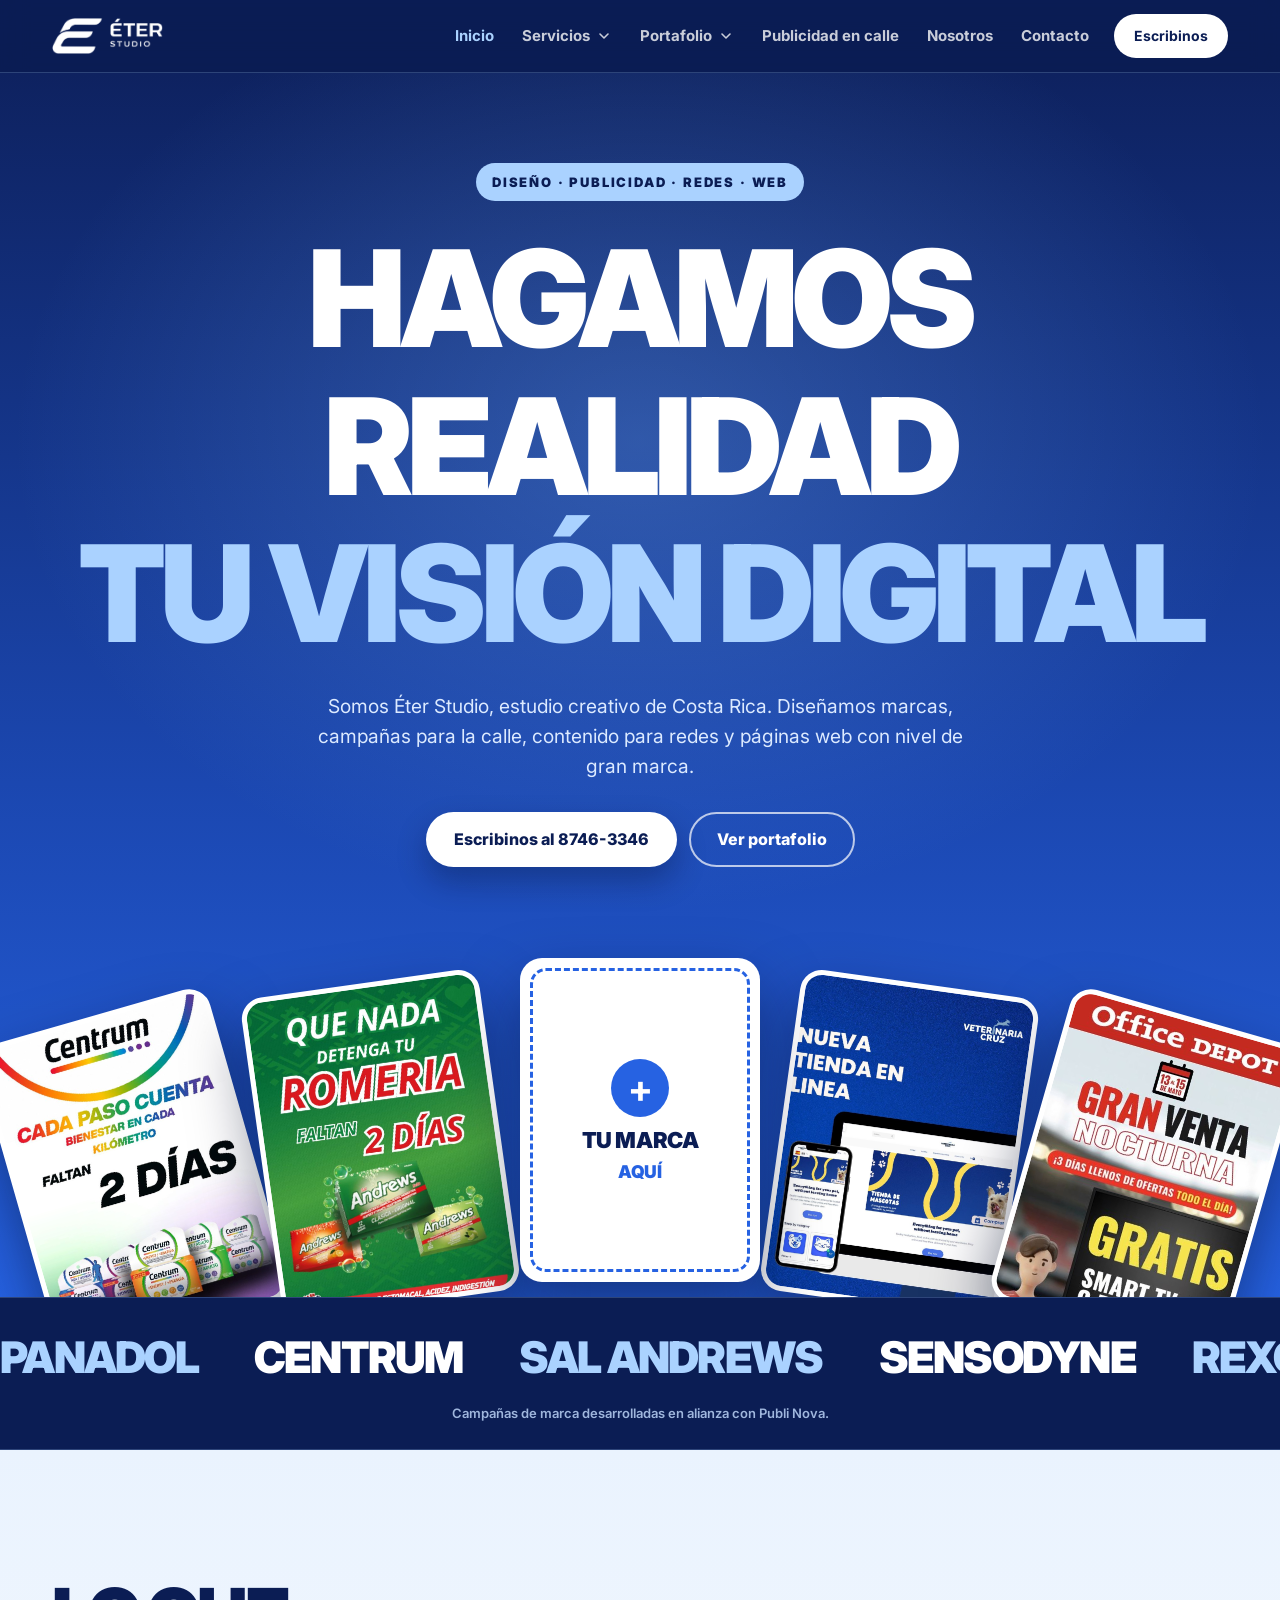
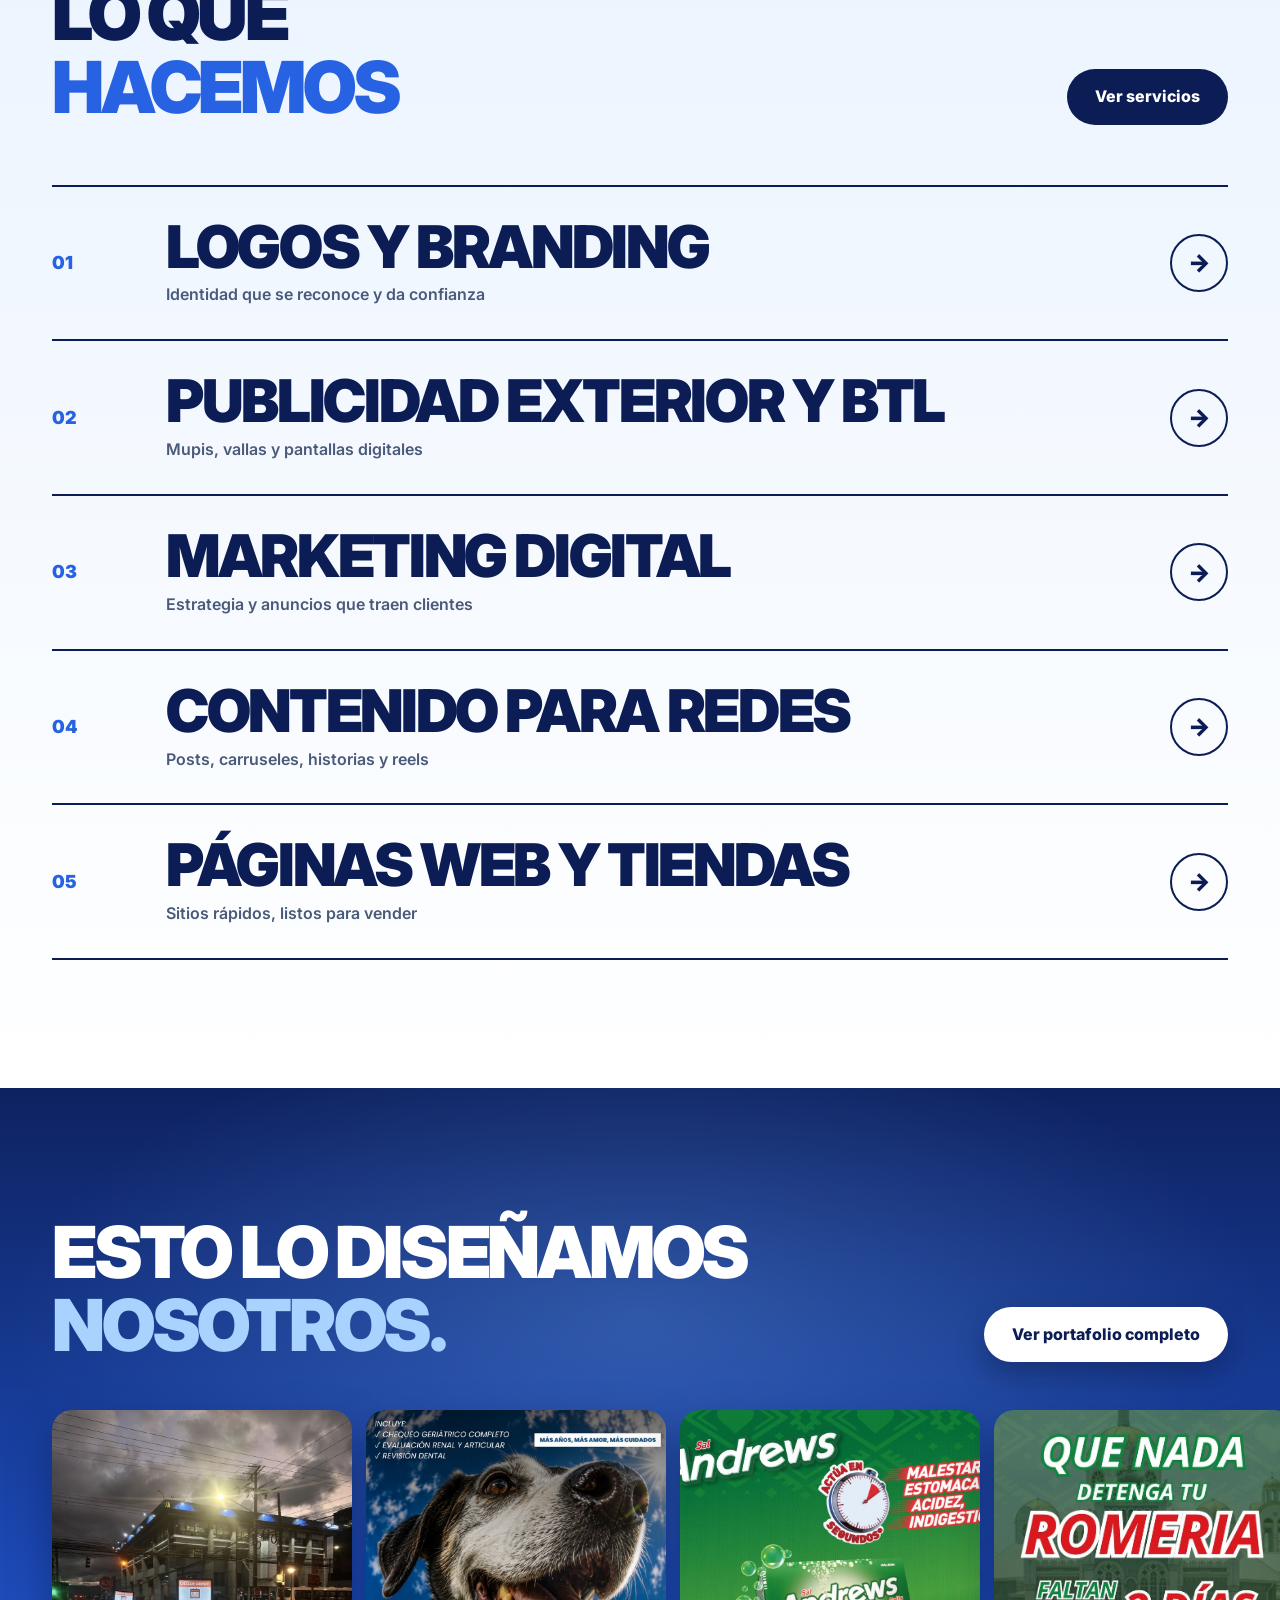
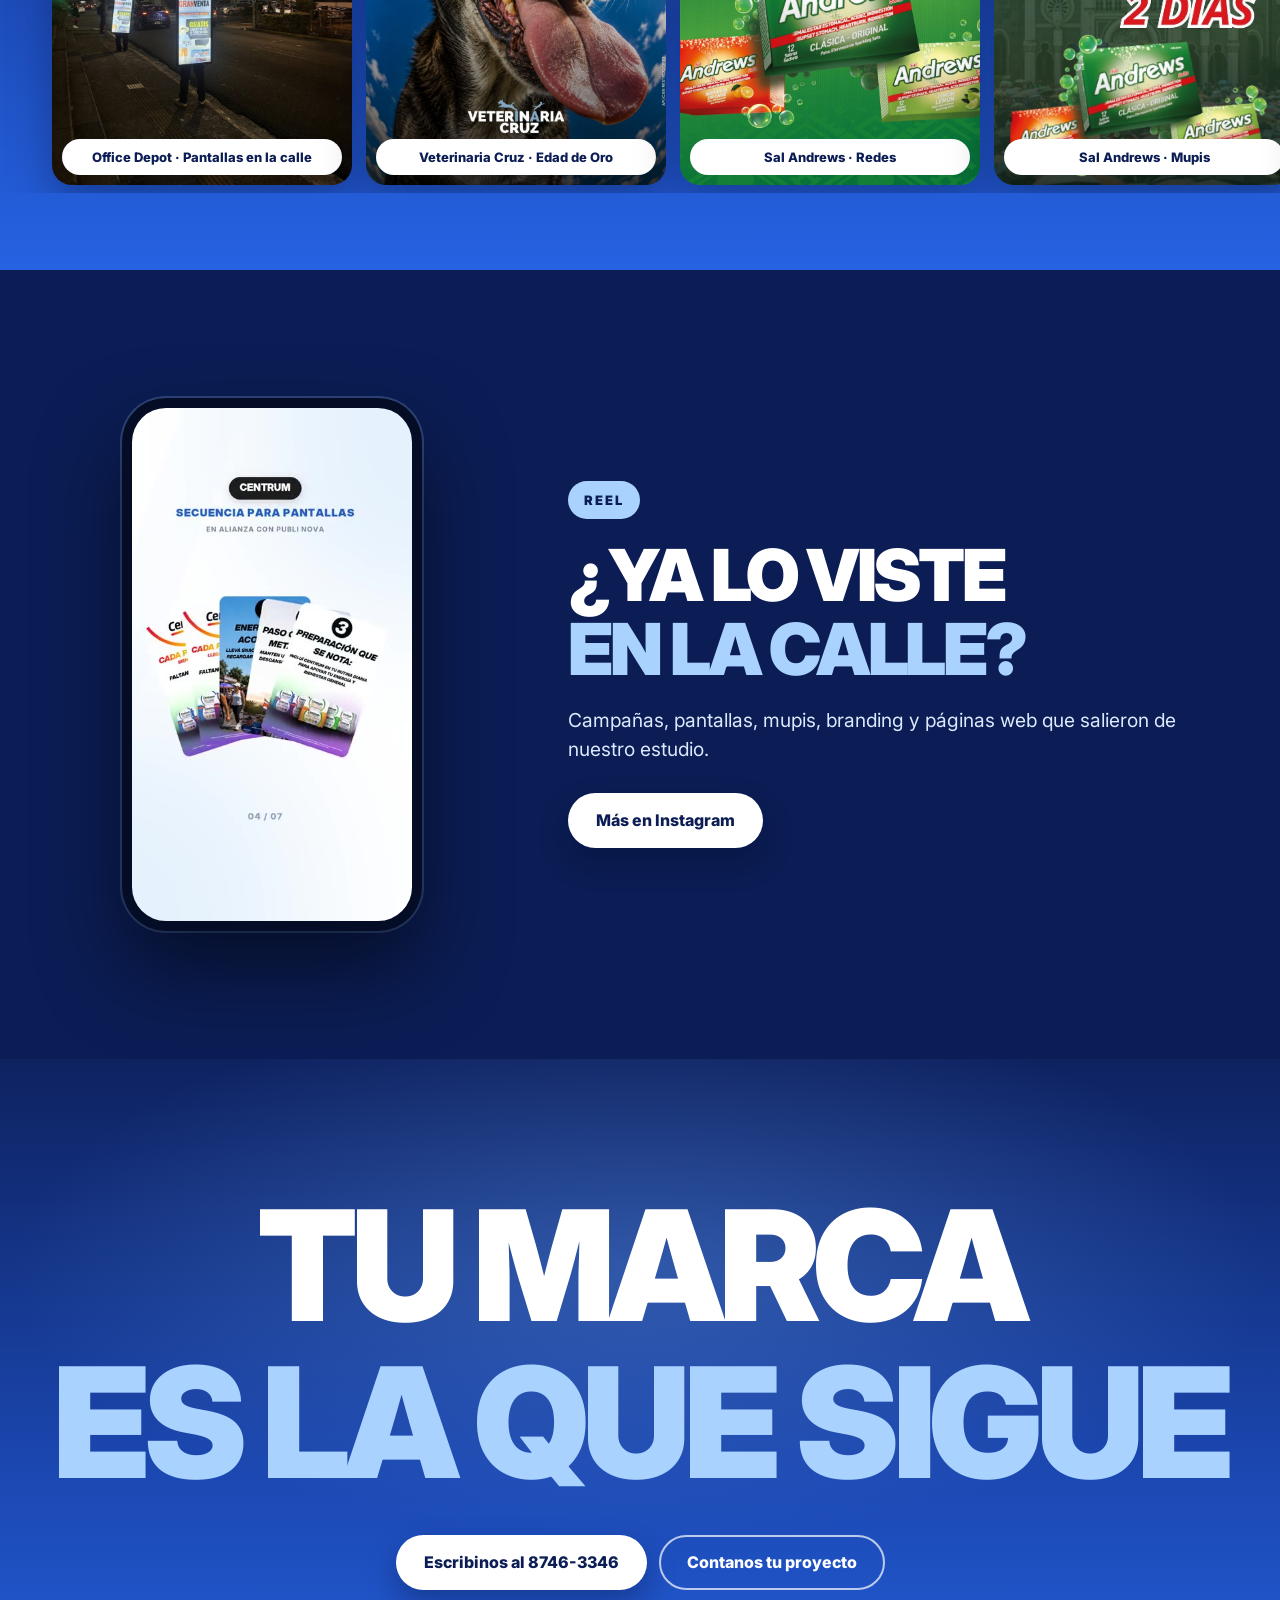
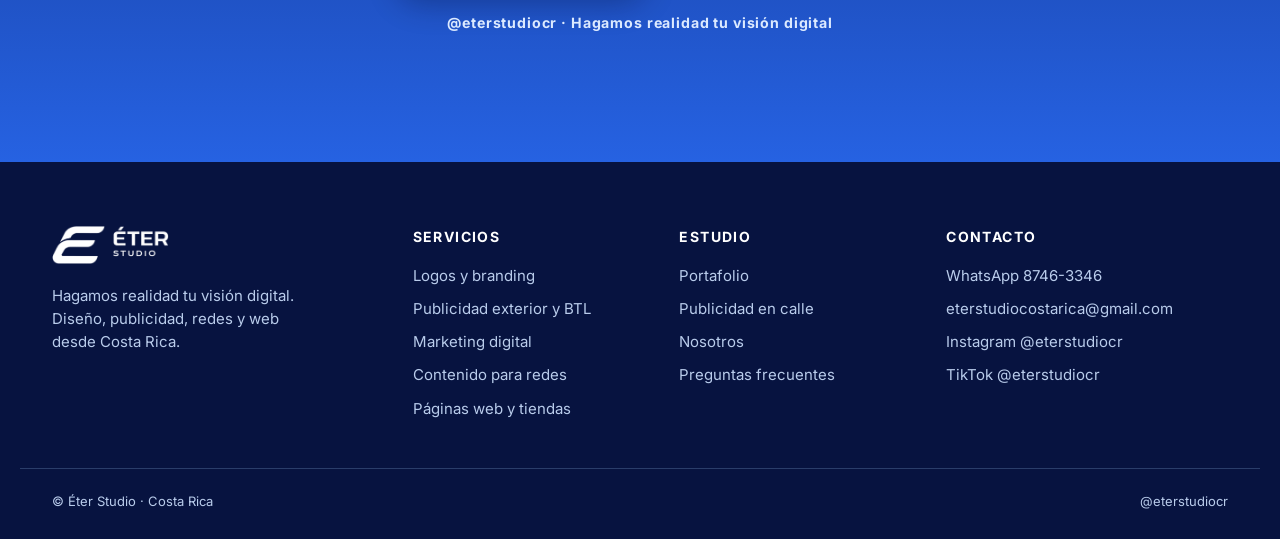
==== commit dd38b8c5: "Apartado Portafolio: página propia y tira deslizable en el inicio Co-Authored-By: Claude Opus 5.5 <n" ====
--- a/index.html
+++ b/index.html
@@ -27,7 +27,7 @@
     <nav class="nav" id="nav" aria-label="Principal">
       <a href="./" aria-current="page">Inicio</a>
       <div class="dd"><button type="button" aria-expanded="false">Servicios <svg width="16" height="16" viewBox="0 0 24 24" fill="none" stroke="currentColor" stroke-width="2.4" stroke-linecap="round" stroke-linejoin="round" aria-hidden="true"><path d="M6 9l6 6 6-6"/></svg></button><div class="menu"><a href="servicios.html#branding"><img src="img/vet_logo.jpg" alt="" loading="lazy"><span><b>Logos y branding</b><small>Identidad que se reconoce y da confianza</small></span></a><a href="servicios.html#publicidad-exterior"><img src="img/mupi1.jpg" alt="" loading="lazy"><span><b>Publicidad exterior y BTL</b><small>Mupis, vallas y pantallas digitales</small></span></a><a href="servicios.html#marketing-digital"><img src="img/centrum1.jpg" alt="" loading="lazy"><span><b>Marketing digital</b><small>Estrategia y anuncios que traen clientes</small></span></a><a href="servicios.html#contenido-redes"><img src="img/deo_cover.jpg" alt="" loading="lazy"><span><b>Contenido para redes</b><small>Posts, carruseles, historias y reels</small></span></a><a href="servicios.html#paginas-web"><img src="img/vet_tienda.jpg" alt="" loading="lazy"><span><b>Páginas web y tiendas</b><small>Sitios rápidos, listos para vender</small></span></a><a class="all" href="servicios.html">Ver todos los servicios →</a></div></div>
-      <div class="dd"><button type="button" aria-expanded="false">Trabajos <svg width="16" height="16" viewBox="0 0 24 24" fill="none" stroke="currentColor" stroke-width="2.4" stroke-linecap="round" stroke-linejoin="round" aria-hidden="true"><path d="M6 9l6 6 6-6"/></svg></button><div class="menu"><a href="trabajos.html#calle"><img src="img/od_calle.jpg" alt="" loading="lazy"><span><b>Calle y pantallas</b><small>Mupis, vallas y pantallas</small></span></a><a href="trabajos.html#redes"><img src="img/andrews_post.jpg" alt="" loading="lazy"><span><b>Redes sociales</b><small>Posts, historias y portadas</small></span></a><a href="trabajos.html#web"><img src="img/pn_web2.jpg" alt="" loading="lazy"><span><b>Web y video</b><small>Sitios y edición de reels</small></span></a><a href="trabajos.html#caso"><img src="img/vet_oro.jpg" alt="" loading="lazy"><span><b>Caso Veterinaria Cruz</b><small>Branding de principio a fin</small></span></a><a class="all" href="trabajos.html">Ver todo el portafolio →</a></div></div>
+      <div class="dd"><button type="button" aria-expanded="false">Portafolio <svg width="16" height="16" viewBox="0 0 24 24" fill="none" stroke="currentColor" stroke-width="2.4" stroke-linecap="round" stroke-linejoin="round" aria-hidden="true"><path d="M6 9l6 6 6-6"/></svg></button><div class="menu"><a href="portafolio.html#calle"><img src="img/od_calle.jpg" alt="" loading="lazy"><span><b>Calle y pantallas</b><small>Mupis, vallas y pantallas</small></span></a><a href="portafolio.html#redes"><img src="img/andrews_post.jpg" alt="" loading="lazy"><span><b>Redes sociales</b><small>Posts, historias y portadas</small></span></a><a href="portafolio.html#web"><img src="img/pn_web2.jpg" alt="" loading="lazy"><span><b>Web y video</b><small>Sitios y edición de reels</small></span></a><a href="portafolio.html#caso"><img src="img/vet_oro.jpg" alt="" loading="lazy"><span><b>Caso Veterinaria Cruz</b><small>Branding de principio a fin</small></span></a><a class="all" href="portafolio.html">Ver todo el portafolio →</a></div></div>
       <a href="publicidad-en-calle.html">Publicidad en calle</a>
       <a href="nosotros.html">Nosotros</a>
       <a href="contacto.html">Contacto</a>
@@ -41,7 +41,7 @@
     <span class="kick">Diseño · Publicidad · Redes · Web</span>
     <h1 id="h1" class="t" style="margin-top:24px">Hagamos realidad<br><em>tu visión digital</em></h1>
     <p class="lead">Somos Éter Studio, estudio creativo de Costa Rica. Diseñamos marcas, campañas para la calle, contenido para redes y páginas web con nivel de gran marca.</p>
-    <div class="btns"><a class="btn btn-w" href="https://wa.me/50687463346?text=Hola%20%C3%89ter%20Studio%2C%20quiero%20cotizar%20un%20proyecto" target="_blank" rel="noopener">Escribinos al 8746-3346</a><a class="btn btn-o" href="trabajos.html">Ver trabajos</a></div>
+    <div class="btns"><a class="btn btn-w" href="https://wa.me/50687463346?text=Hola%20%C3%89ter%20Studio%2C%20quiero%20cotizar%20un%20proyecto" target="_blank" rel="noopener">Escribinos al 8746-3346</a><a class="btn btn-o" href="portafolio.html">Ver portafolio</a></div>
     <div class="fan" aria-label="Algunos de nuestros trabajos"><figure class="f1"><img src="img/centrum1.jpg" alt="Pieza de Centrum para pantallas"></figure><figure class="f2"><img src="img/mupi1.jpg" alt="Mupi de Sal Andrews para la Romería"></figure><figure class="f3"><a href="contacto.html" style="all:unset;cursor:pointer;position:absolute;inset:0"><div><span>+</span>Tu marca<small>aquí</small></div></a></figure><figure class="f4"><img src="img/vet_tienda.jpg" alt="Tienda en línea de Veterinaria Cruz"></figure><figure class="f5"><img src="img/od_tall.jpg" alt="Arte de Office Depot para pantalla móvil"></figure></div>
   </div>
 </section>
@@ -54,9 +54,9 @@
 </section>
 <section class="blue" aria-labelledby="t-mos">
   <div class="wrap">
-    <div class="split"><h2 id="t-mos" class="t m">Esto lo diseñamos<br><em>nosotros.</em></h2><a class="btn btn-w" href="trabajos.html">Ver todo el portafolio</a></div>
-    <div class="mosaic"><a class="tall" href="trabajos.html#calle"><img src="img/od_calle.jpg" alt="Office Depot · Pantallas en la calle" loading="lazy"><span>Office Depot · Pantallas en la calle</span></a><a class="" href="trabajos.html#caso"><img src="img/vet_oro.jpg" alt="Veterinaria Cruz · Edad de Oro" loading="lazy"><span>Veterinaria Cruz · Edad de Oro</span></a><a class="" href="trabajos.html#redes"><img src="img/andrews_post.jpg" alt="Sal Andrews · Redes" loading="lazy"><span>Sal Andrews · Redes</span></a><a class="tall" href="trabajos.html#calle"><img src="img/mupi2.jpg" alt="Sal Andrews · Mupis" loading="lazy"><span>Sal Andrews · Mupis</span></a><a class="wide" href="trabajos.html#calle"><img src="img/panadol1.jpg" alt="Panadol · Pantallas digitales" loading="lazy"><span>Panadol · Pantallas digitales</span></a><a class="" href="trabajos.html#redes"><img src="img/deo_cover.jpg" alt="Rexona · Dove" loading="lazy"><span>Rexona · Dove</span></a><a class="" href="trabajos.html#web"><img src="img/vet_tienda.jpg" alt="vetcruzshop.com" loading="lazy"><span>vetcruzshop.com</span></a><a class="" href="trabajos.html#redes"><img src="img/ac.jpg" alt="AC Multiservicio · Redes" loading="lazy"><span>AC Multiservicio · Redes</span></a><a class="" href="trabajos.html#web"><img src="img/pn_web2.jpg" alt="publinovacr.com" loading="lazy"><span>publinovacr.com</span></a></div>
+    <div class="split"><h2 id="t-mos" class="t m">Esto lo diseñamos<br><em>nosotros.</em></h2><a class="btn btn-w" href="portafolio.html">Ver portafolio completo</a></div>
   </div>
+  <div class="strip" aria-label="Algunos trabajos, deslizá para ver más"><a href="portafolio.html#calle"><img src="img/od_calle.jpg" alt="Office Depot · Pantallas en la calle" loading="lazy"><span>Office Depot · Pantallas en la calle</span></a><a href="portafolio.html#caso"><img src="img/vet_oro.jpg" alt="Veterinaria Cruz · Edad de Oro" loading="lazy"><span>Veterinaria Cruz · Edad de Oro</span></a><a href="portafolio.html#redes"><img src="img/andrews_post.jpg" alt="Sal Andrews · Redes" loading="lazy"><span>Sal Andrews · Redes</span></a><a href="portafolio.html#calle"><img src="img/mupi2.jpg" alt="Sal Andrews · Mupis" loading="lazy"><span>Sal Andrews · Mupis</span></a><a href="portafolio.html#calle"><img src="img/panadol1.jpg" alt="Panadol · Pantallas digitales" loading="lazy"><span>Panadol · Pantallas digitales</span></a><a href="portafolio.html#redes"><img src="img/deo_cover.jpg" alt="Rexona · Dove" loading="lazy"><span>Rexona · Dove</span></a><a href="portafolio.html#web"><img src="img/vet_tienda.jpg" alt="vetcruzshop.com" loading="lazy"><span>vetcruzshop.com</span></a><a href="portafolio.html#redes"><img src="img/ac.jpg" alt="AC Multiservicio · Redes" loading="lazy"><span>AC Multiservicio · Redes</span></a><a href="portafolio.html#web"><img src="img/pn_web2.jpg" alt="publinovacr.com" loading="lazy"><span>publinovacr.com</span></a><a class="more" href="portafolio.html"><b>+15</b>Ver todo el portafolio →</a></div>
 </section>
 <section class="navy reel" aria-labelledby="t-reel">
   <div class="wrap">
@@ -76,7 +76,7 @@
   <div class="wrap fgrid">
     <div class="fbrand"><img src="img/eter_white.png" alt="Éter Studio" width="520" height="169" loading="lazy"><p>Hagamos realidad tu visión digital. Diseño, publicidad, redes y web desde Costa Rica.</p></div>
     <div><b>Servicios</b><a href="servicios.html#branding">Logos y branding</a><a href="servicios.html#publicidad-exterior">Publicidad exterior y BTL</a><a href="servicios.html#marketing-digital">Marketing digital</a><a href="servicios.html#contenido-redes">Contenido para redes</a><a href="servicios.html#paginas-web">Páginas web y tiendas</a></div>
-    <div><b>Estudio</b><a href="trabajos.html">Trabajos</a><a href="publicidad-en-calle.html">Publicidad en calle</a><a href="nosotros.html">Nosotros</a><a href="nosotros.html#preguntas">Preguntas frecuentes</a></div>
+    <div><b>Estudio</b><a href="portafolio.html">Portafolio</a><a href="publicidad-en-calle.html">Publicidad en calle</a><a href="nosotros.html">Nosotros</a><a href="nosotros.html#preguntas">Preguntas frecuentes</a></div>
     <div><b>Contacto</b><a href="https://wa.me/50687463346?text=Hola%20%C3%89ter%20Studio%2C%20quiero%20cotizar%20un%20proyecto" target="_blank" rel="noopener">WhatsApp 8746-3346</a><a href="mailto:eterstudiocostarica@gmail.com">eterstudiocostarica@gmail.com</a><a href="https://www.instagram.com/eterstudiocr/" target="_blank" rel="noopener">Instagram @eterstudiocr</a><a href="https://www.tiktok.com/@eterstudiocr" target="_blank" rel="noopener">TikTok @eterstudiocr</a></div>
   </div>
   <div class="wrap fbot"><span>© Éter Studio · Costa Rica</span><span>@eterstudiocr</span></div>
--- a/css/site.css
+++ b/css/site.css
@@ -89,7 +89,7 @@
 
 /* ===== INICIO ===== */
 .hero{padding-block:clamp(56px,7vw,96px) 0;overflow:hidden;text-align:center}
-.hero .t{font-size:clamp(52px,10.5vw,150px)}
+.hero .t{font-size:clamp(52px,10.5vw,150px);line-height:1.1}
 .hero .lead{margin:24px auto 0}
 .hero .btns{justify-content:center;margin-top:30px}
 .fan{position:relative;height:clamp(250px,30vw,370px);margin-top:clamp(36px,5vw,60px);max-width:1100px;margin-inline:auto}
@@ -280,3 +280,14 @@
 @media (max-width:860px){.fgrid{grid-template-columns:1fr 1fr}}
 @media (max-width:520px){.fgrid{grid-template-columns:1fr}}
 .mosaic{grid-auto-flow:dense}
+/* tira deslizable de portafolio (inicio) */
+.strip{display:flex;gap:14px;overflow-x:auto;scroll-snap-type:x mandatory;padding:clamp(32px,4vw,48px) max(clamp(16px,4vw,32px),calc((100vw - var(--wrap))/2 + 32px)) 8px;scrollbar-width:none}
+.strip::-webkit-scrollbar{display:none}
+.strip a{flex:none;width:clamp(210px,24vw,300px);aspect-ratio:4/5;border-radius:20px;overflow:hidden;position:relative;scroll-snap-align:start;box-shadow:0 20px 44px rgba(4,10,40,.35)}
+.strip img{width:100%;height:100%;object-fit:cover;object-position:top;transition:transform .5s}
+.strip a:hover img{transform:scale(1.05)}
+.strip a span{position:absolute;left:10px;right:10px;bottom:10px;background:#fff;color:var(--navy);font-weight:800;font-size:13px;padding:8px 12px;border-radius:999px;text-align:center}
+.strip .more{display:flex;flex-direction:column;justify-content:center;align-items:center;gap:8px;border:3px dashed rgba(255,255,255,.6);text-decoration:none;color:#fff;font-weight:800;box-shadow:none;text-align:center;padding:16px}
+.strip .more b{font-size:56px;font-weight:900;letter-spacing:-.05em;line-height:1;color:var(--sky)}
+.strip{scroll-padding-inline:max(clamp(16px,4vw,32px),calc((100vw - var(--wrap))/2 + 32px))}
+section:has(> .strip){padding-bottom:clamp(48px,6vw,90px)}
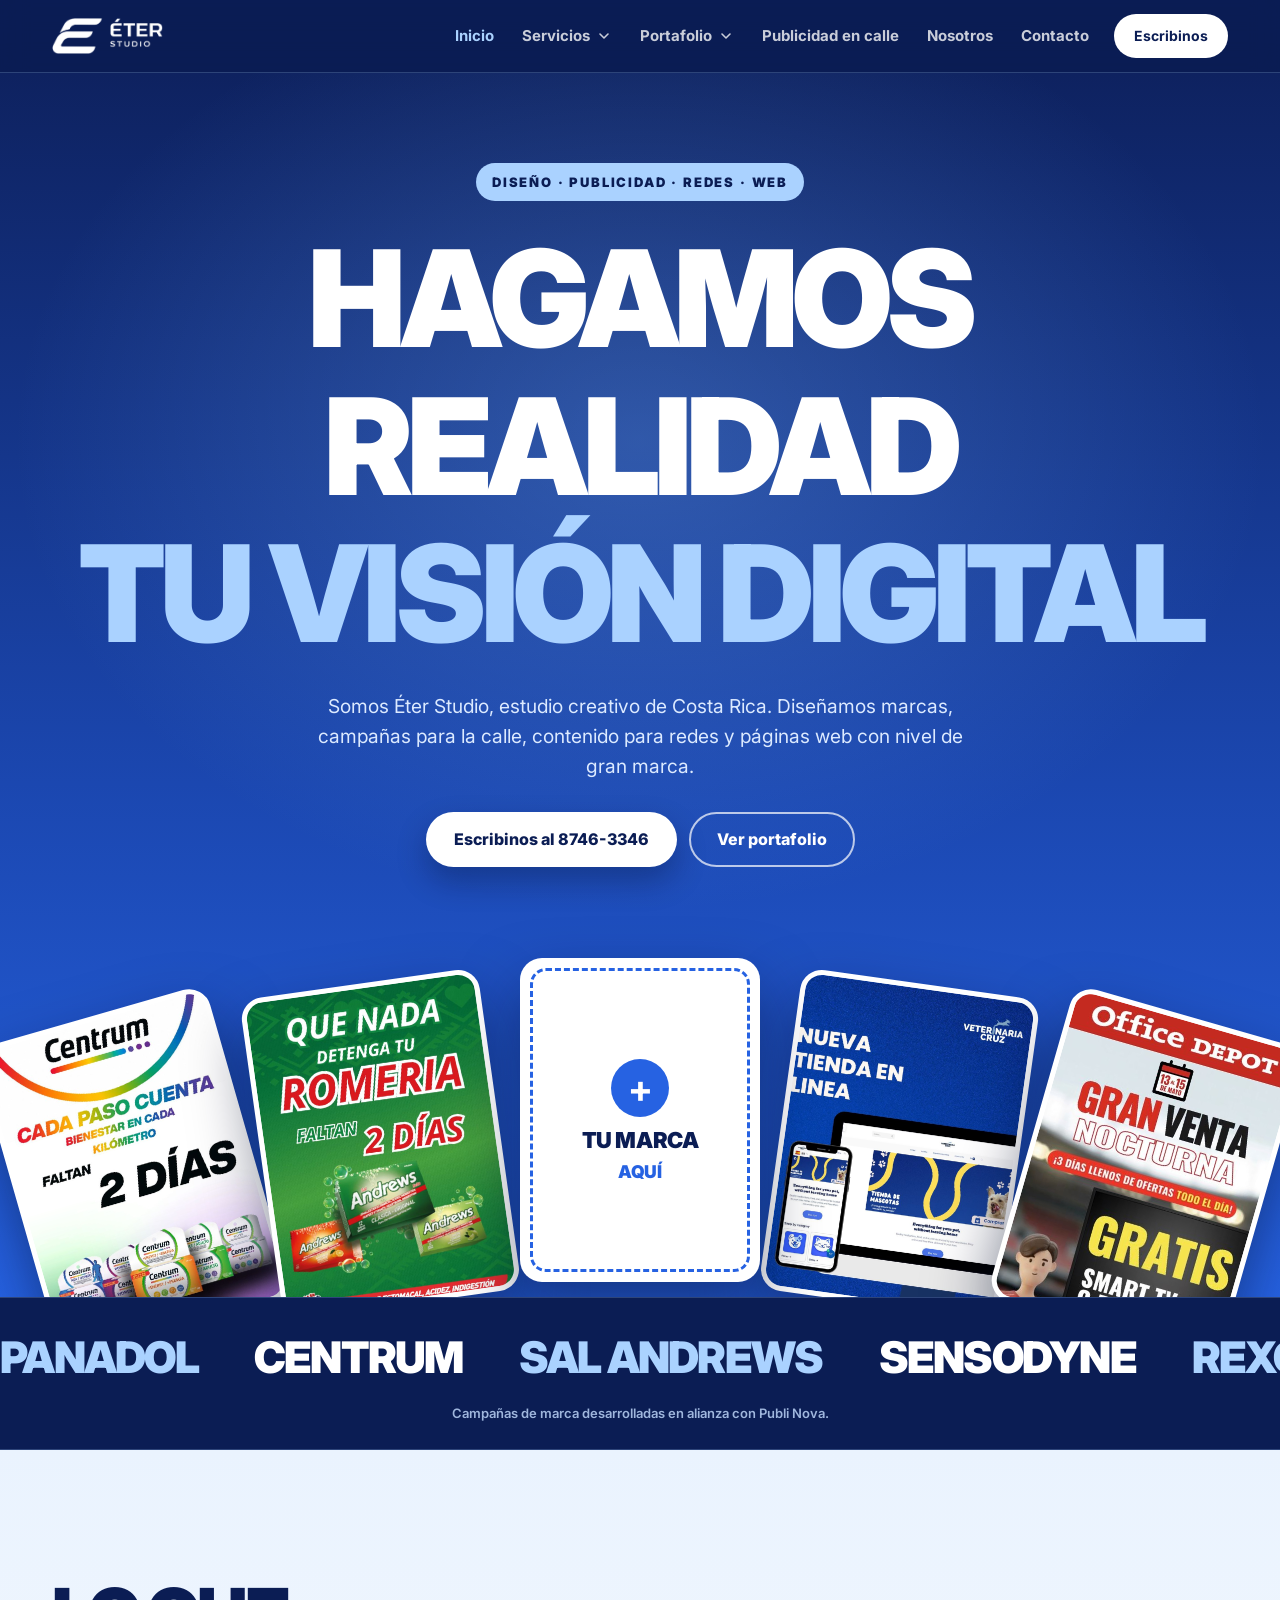
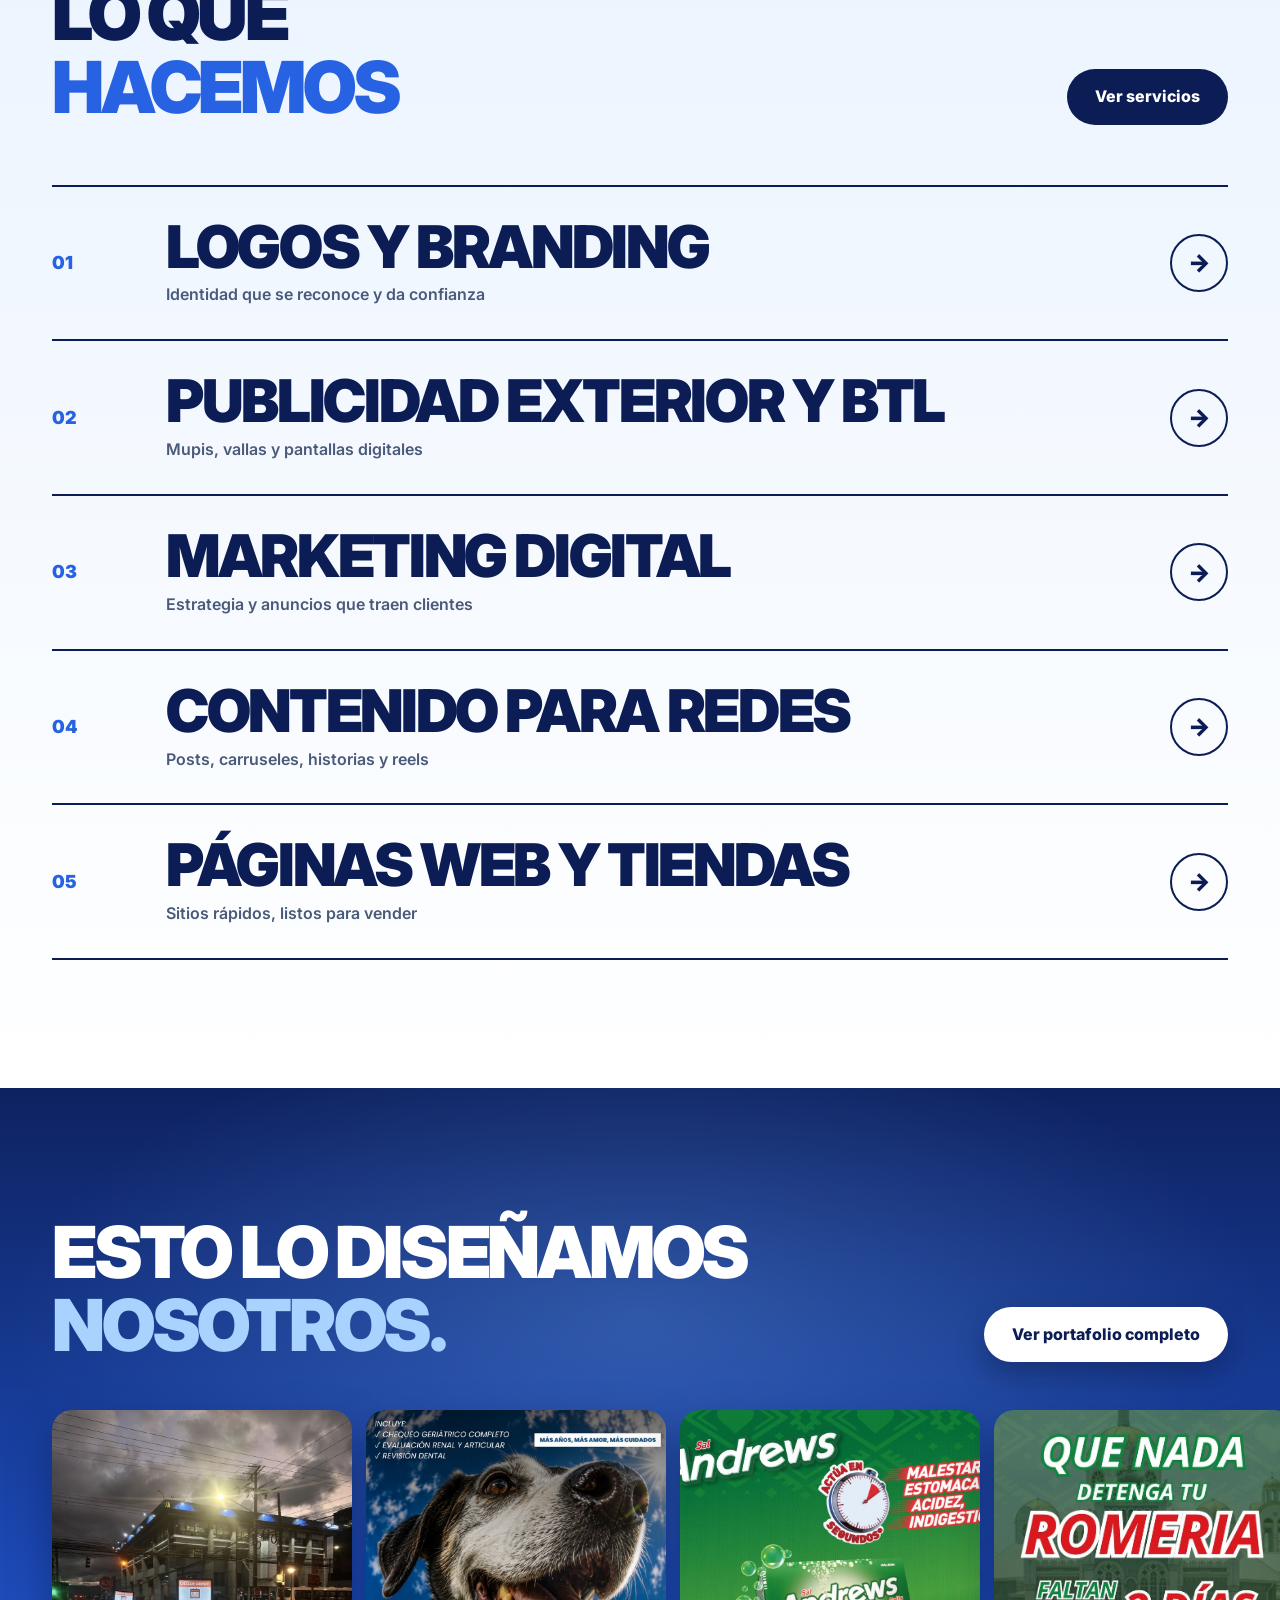
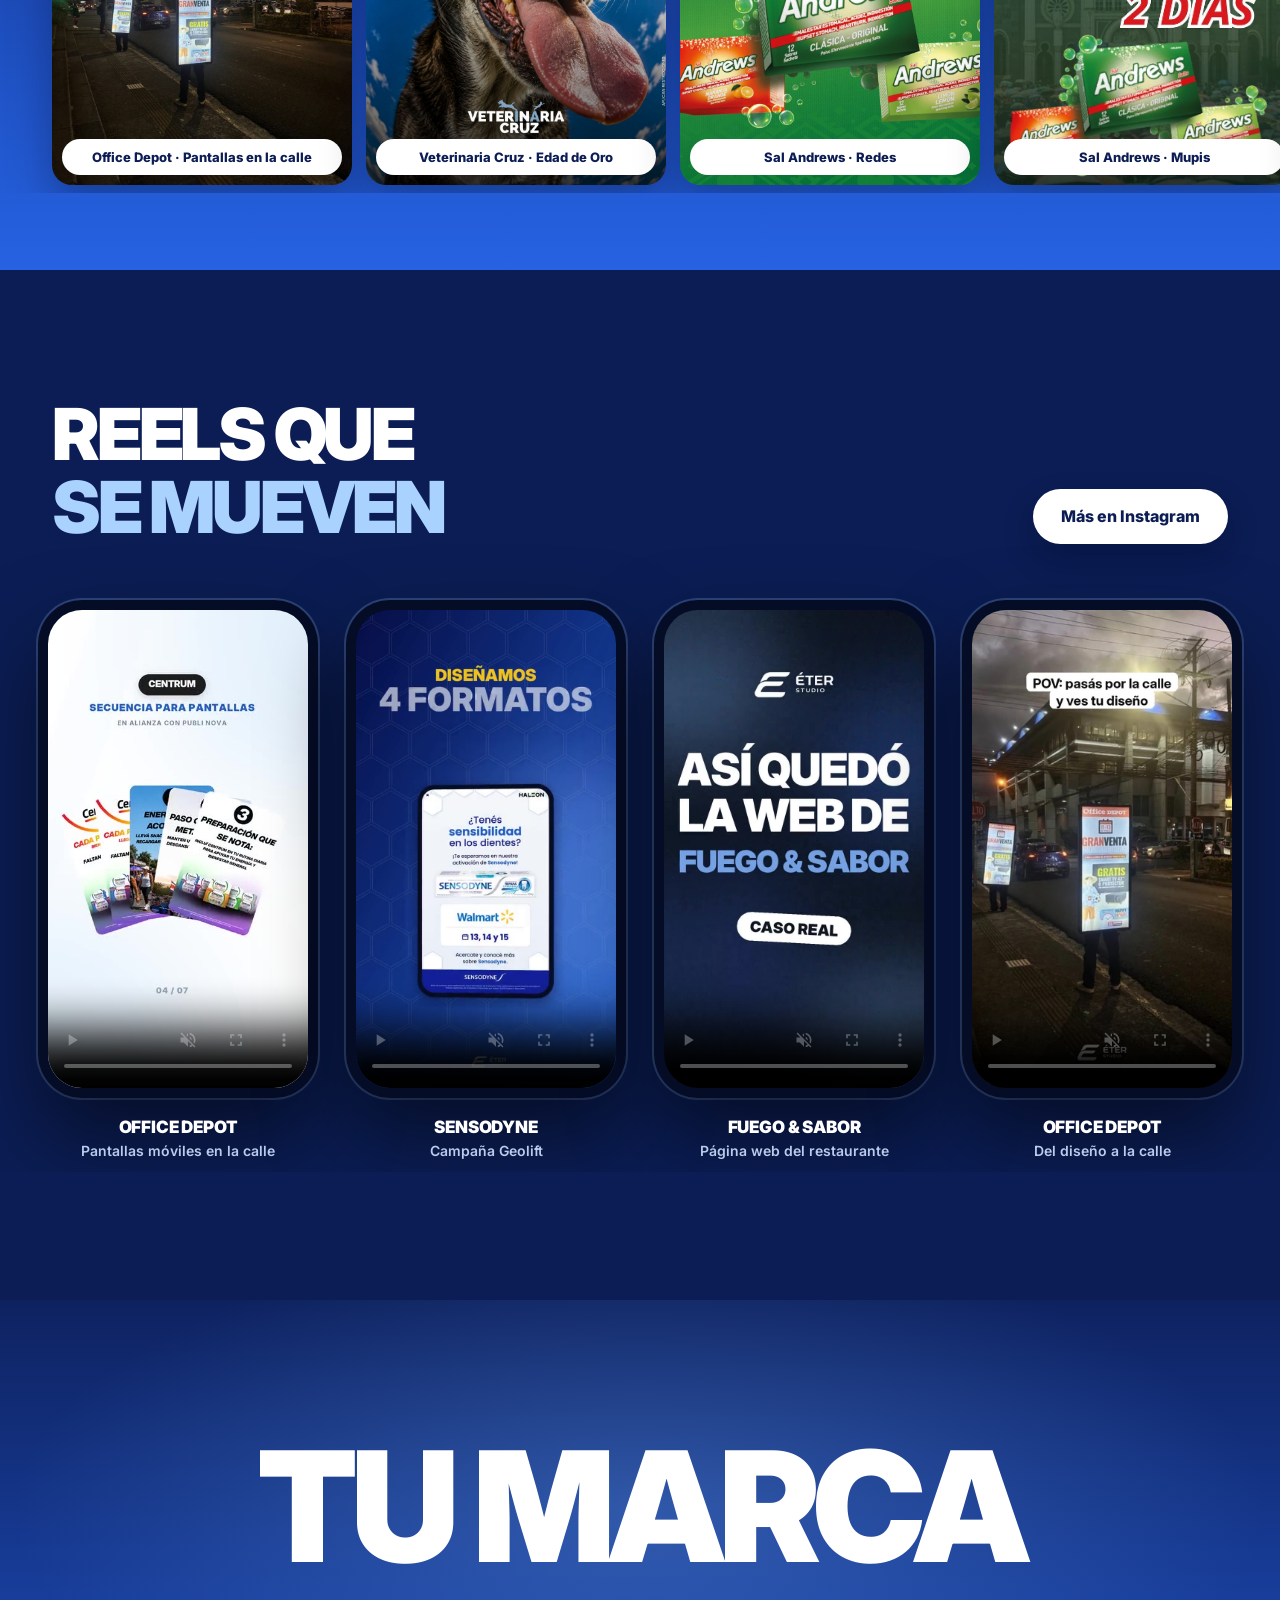
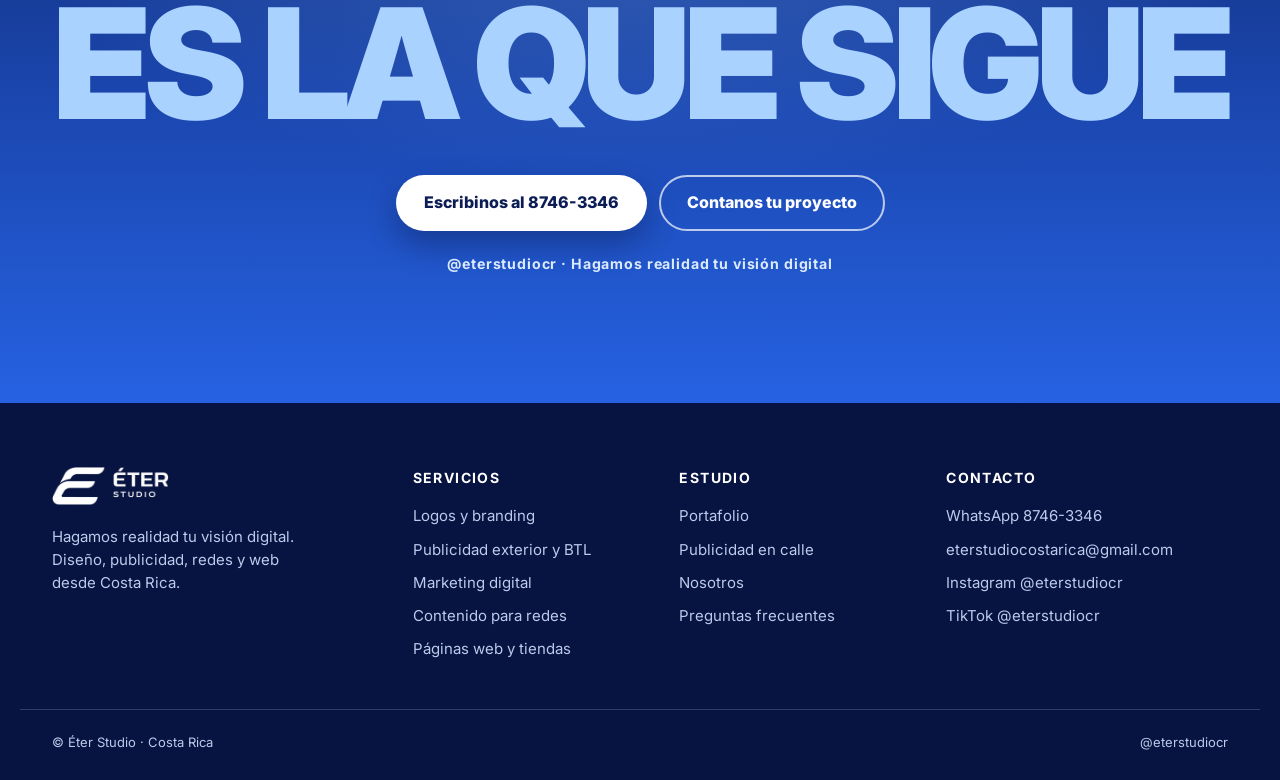
==== commit c9ecc3fa: "Más reels (Sensodyne, Fuego & Sabor, POV calle) y quito la captura vieja de Publi Nova Co-Authored-B" ====
--- a/index.html
+++ b/index.html
@@ -27,7 +27,7 @@
     <nav class="nav" id="nav" aria-label="Principal">
       <a href="./" aria-current="page">Inicio</a>
       <div class="dd"><button type="button" aria-expanded="false">Servicios <svg width="16" height="16" viewBox="0 0 24 24" fill="none" stroke="currentColor" stroke-width="2.4" stroke-linecap="round" stroke-linejoin="round" aria-hidden="true"><path d="M6 9l6 6 6-6"/></svg></button><div class="menu"><a href="servicios.html#branding"><img src="img/vet_logo.jpg" alt="" loading="lazy"><span><b>Logos y branding</b><small>Identidad que se reconoce y da confianza</small></span></a><a href="servicios.html#publicidad-exterior"><img src="img/mupi1.jpg" alt="" loading="lazy"><span><b>Publicidad exterior y BTL</b><small>Mupis, vallas y pantallas digitales</small></span></a><a href="servicios.html#marketing-digital"><img src="img/centrum1.jpg" alt="" loading="lazy"><span><b>Marketing digital</b><small>Estrategia y anuncios que traen clientes</small></span></a><a href="servicios.html#contenido-redes"><img src="img/deo_cover.jpg" alt="" loading="lazy"><span><b>Contenido para redes</b><small>Posts, carruseles, historias y reels</small></span></a><a href="servicios.html#paginas-web"><img src="img/vet_tienda.jpg" alt="" loading="lazy"><span><b>Páginas web y tiendas</b><small>Sitios rápidos, listos para vender</small></span></a><a class="all" href="servicios.html">Ver todos los servicios →</a></div></div>
-      <div class="dd"><button type="button" aria-expanded="false">Portafolio <svg width="16" height="16" viewBox="0 0 24 24" fill="none" stroke="currentColor" stroke-width="2.4" stroke-linecap="round" stroke-linejoin="round" aria-hidden="true"><path d="M6 9l6 6 6-6"/></svg></button><div class="menu"><a href="portafolio.html#calle"><img src="img/od_calle.jpg" alt="" loading="lazy"><span><b>Calle y pantallas</b><small>Mupis, vallas y pantallas</small></span></a><a href="portafolio.html#redes"><img src="img/andrews_post.jpg" alt="" loading="lazy"><span><b>Redes sociales</b><small>Posts, historias y portadas</small></span></a><a href="portafolio.html#web"><img src="img/pn_web2.jpg" alt="" loading="lazy"><span><b>Web y video</b><small>Sitios y edición de reels</small></span></a><a href="portafolio.html#caso"><img src="img/vet_oro.jpg" alt="" loading="lazy"><span><b>Caso Veterinaria Cruz</b><small>Branding de principio a fin</small></span></a><a class="all" href="portafolio.html">Ver todo el portafolio →</a></div></div>
+      <div class="dd"><button type="button" aria-expanded="false">Portafolio <svg width="16" height="16" viewBox="0 0 24 24" fill="none" stroke="currentColor" stroke-width="2.4" stroke-linecap="round" stroke-linejoin="round" aria-hidden="true"><path d="M6 9l6 6 6-6"/></svg></button><div class="menu"><a href="portafolio.html#calle"><img src="img/od_calle.jpg" alt="" loading="lazy"><span><b>Calle y pantallas</b><small>Mupis, vallas y pantallas</small></span></a><a href="portafolio.html#redes"><img src="img/andrews_post.jpg" alt="" loading="lazy"><span><b>Redes sociales</b><small>Posts, historias y portadas</small></span></a><a href="portafolio.html#web"><img src="img/reel_fuego.jpg" alt="" loading="lazy"><span><b>Web y video</b><small>Sitios y edición de reels</small></span></a><a href="portafolio.html#caso"><img src="img/vet_oro.jpg" alt="" loading="lazy"><span><b>Caso Veterinaria Cruz</b><small>Branding de principio a fin</small></span></a><a class="all" href="portafolio.html">Ver todo el portafolio →</a></div></div>
       <a href="publicidad-en-calle.html">Publicidad en calle</a>
       <a href="nosotros.html">Nosotros</a>
       <a href="contacto.html">Contacto</a>
@@ -56,13 +56,11 @@
   <div class="wrap">
     <div class="split"><h2 id="t-mos" class="t m">Esto lo diseñamos<br><em>nosotros.</em></h2><a class="btn btn-w" href="portafolio.html">Ver portafolio completo</a></div>
   </div>
-  <div class="strip" aria-label="Algunos trabajos, deslizá para ver más"><a href="portafolio.html#calle"><img src="img/od_calle.jpg" alt="Office Depot · Pantallas en la calle" loading="lazy"><span>Office Depot · Pantallas en la calle</span></a><a href="portafolio.html#caso"><img src="img/vet_oro.jpg" alt="Veterinaria Cruz · Edad de Oro" loading="lazy"><span>Veterinaria Cruz · Edad de Oro</span></a><a href="portafolio.html#redes"><img src="img/andrews_post.jpg" alt="Sal Andrews · Redes" loading="lazy"><span>Sal Andrews · Redes</span></a><a href="portafolio.html#calle"><img src="img/mupi2.jpg" alt="Sal Andrews · Mupis" loading="lazy"><span>Sal Andrews · Mupis</span></a><a href="portafolio.html#calle"><img src="img/panadol1.jpg" alt="Panadol · Pantallas digitales" loading="lazy"><span>Panadol · Pantallas digitales</span></a><a href="portafolio.html#redes"><img src="img/deo_cover.jpg" alt="Rexona · Dove" loading="lazy"><span>Rexona · Dove</span></a><a href="portafolio.html#web"><img src="img/vet_tienda.jpg" alt="vetcruzshop.com" loading="lazy"><span>vetcruzshop.com</span></a><a href="portafolio.html#redes"><img src="img/ac.jpg" alt="AC Multiservicio · Redes" loading="lazy"><span>AC Multiservicio · Redes</span></a><a href="portafolio.html#web"><img src="img/pn_web2.jpg" alt="publinovacr.com" loading="lazy"><span>publinovacr.com</span></a><a class="more" href="portafolio.html"><b>+15</b>Ver todo el portafolio →</a></div>
+  <div class="strip" aria-label="Algunos trabajos, deslizá para ver más"><a href="portafolio.html#calle"><img src="img/od_calle.jpg" alt="Office Depot · Pantallas en la calle" loading="lazy"><span>Office Depot · Pantallas en la calle</span></a><a href="portafolio.html#caso"><img src="img/vet_oro.jpg" alt="Veterinaria Cruz · Edad de Oro" loading="lazy"><span>Veterinaria Cruz · Edad de Oro</span></a><a href="portafolio.html#redes"><img src="img/andrews_post.jpg" alt="Sal Andrews · Redes" loading="lazy"><span>Sal Andrews · Redes</span></a><a href="portafolio.html#calle"><img src="img/mupi2.jpg" alt="Sal Andrews · Mupis" loading="lazy"><span>Sal Andrews · Mupis</span></a><a href="portafolio.html#calle"><img src="img/panadol1.jpg" alt="Panadol · Pantallas digitales" loading="lazy"><span>Panadol · Pantallas digitales</span></a><a href="portafolio.html#redes"><img src="img/deo_cover.jpg" alt="Rexona · Dove" loading="lazy"><span>Rexona · Dove</span></a><a href="portafolio.html#web"><img src="img/vet_tienda.jpg" alt="vetcruzshop.com" loading="lazy"><span>vetcruzshop.com</span></a><a href="portafolio.html#redes"><img src="img/ac.jpg" alt="AC Multiservicio · Redes" loading="lazy"><span>AC Multiservicio · Redes</span></a><a href="portafolio.html#web"><img src="img/reel_fuego.jpg" alt="Fuego & Sabor · Web" loading="lazy"><span>Fuego & Sabor · Web</span></a><a class="more" href="portafolio.html"><b>+15</b>Ver todo el portafolio →</a></div>
 </section>
-<section class="navy reel" aria-labelledby="t-reel">
-  <div class="wrap">
-    <div class="phone"><video src="img/reel.mp4" poster="img/reel_poster.jpg" autoplay muted loop playsinline aria-label="Reel con trabajos de Éter Studio"></video></div>
-    <div><span class="kick">Reel</span><h2 id="t-reel" class="t m" style="margin-top:20px">¿Ya lo viste<br><em>en la calle?</em></h2><p class="lead" style="margin-top:20px">Campañas, pantallas, mupis, branding y páginas web que salieron de nuestro estudio.</p><div class="btns" style="margin-top:28px"><a class="btn btn-w" href="https://www.instagram.com/eterstudiocr/" target="_blank" rel="noopener">Más en Instagram</a></div></div>
-  </div>
+<section class="navy" aria-labelledby="t-reel">
+  <div class="wrap"><div class="split"><h2 id="t-reel" class="t m">Reels que<br><em>se mueven</em></h2><a class="btn btn-w" href="https://www.instagram.com/eterstudiocr/reels/" target="_blank" rel="noopener">Más en Instagram</a></div></div>
+  <div class="reels"><figure><div class="phone"><video src="img/reel.mp4" poster="img/reel_poster.jpg" muted loop playsinline preload="none" aria-label="Reel Office Depot: Pantallas móviles en la calle"></video></div><figcaption><b>Office Depot</b>Pantallas móviles en la calle</figcaption></figure><figure><div class="phone"><video src="img/reel_sensodyne.mp4" poster="img/reel_sensodyne.jpg" muted loop playsinline preload="none" aria-label="Reel Sensodyne: Campaña Geolift"></video></div><figcaption><b>Sensodyne</b>Campaña Geolift</figcaption></figure><figure><div class="phone"><video src="img/reel_fuego.mp4" poster="img/reel_fuego.jpg" muted loop playsinline preload="none" aria-label="Reel Fuego & Sabor: Página web del restaurante"></video></div><figcaption><b>Fuego & Sabor</b>Página web del restaurante</figcaption></figure><figure><div class="phone"><video src="img/reel_calle.mp4" poster="img/reel_calle.jpg" muted loop playsinline preload="none" aria-label="Reel Office Depot: Del diseño a la calle"></video></div><figcaption><b>Office Depot</b>Del diseño a la calle</figcaption></figure></div>
 </section>
 <section class="blue cta" aria-labelledby="t-cta">
   <div class="wrap">
--- a/css/site.css
+++ b/css/site.css
@@ -291,3 +291,11 @@
 .strip .more b{font-size:56px;font-weight:900;letter-spacing:-.05em;line-height:1;color:var(--sky)}
 .strip{scroll-padding-inline:max(clamp(16px,4vw,32px),calc((100vw - var(--wrap))/2 + 32px))}
 section:has(> .strip){padding-bottom:clamp(48px,6vw,90px)}
+/* reels */
+.reels{display:flex;gap:clamp(16px,2.4vw,28px);overflow-x:auto;scroll-snap-type:x mandatory;padding:clamp(36px,5vw,56px) max(clamp(16px,4vw,32px),calc((100vw - var(--wrap))/2 + 32px)) 10px;scroll-padding-inline:max(clamp(16px,4vw,32px),calc((100vw - var(--wrap))/2 + 32px));scrollbar-width:none}
+.reels::-webkit-scrollbar{display:none}
+.reels figure{margin:0;flex:none;width:clamp(220px,26vw,280px);scroll-snap-align:start}
+.reels .phone{width:100%}
+.reels figcaption{margin-top:16px;color:#B9CCEB;font-size:14px;font-weight:600;text-align:center}
+.reels figcaption b{display:block;color:#fff;font-size:17px;font-weight:900;text-transform:uppercase;letter-spacing:-.01em}
+@media (min-width:1240px){.reels{justify-content:center}}
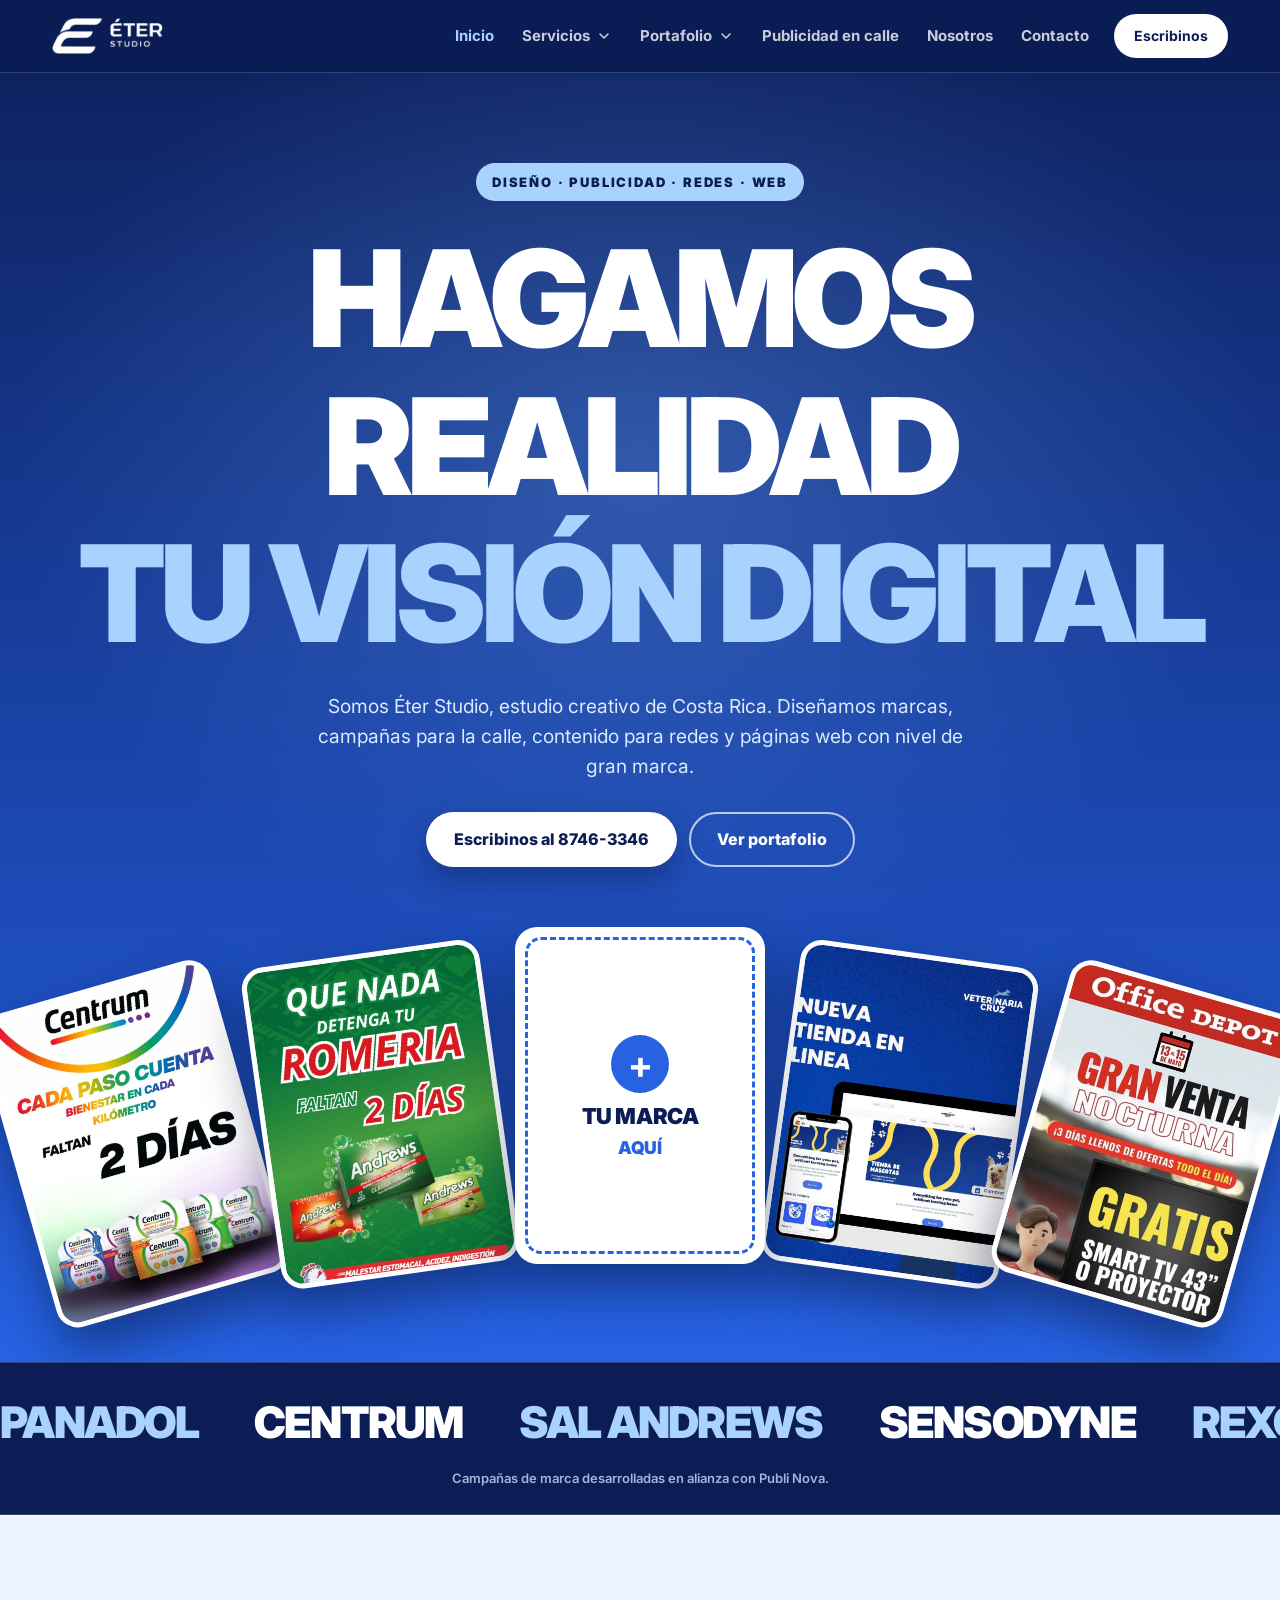
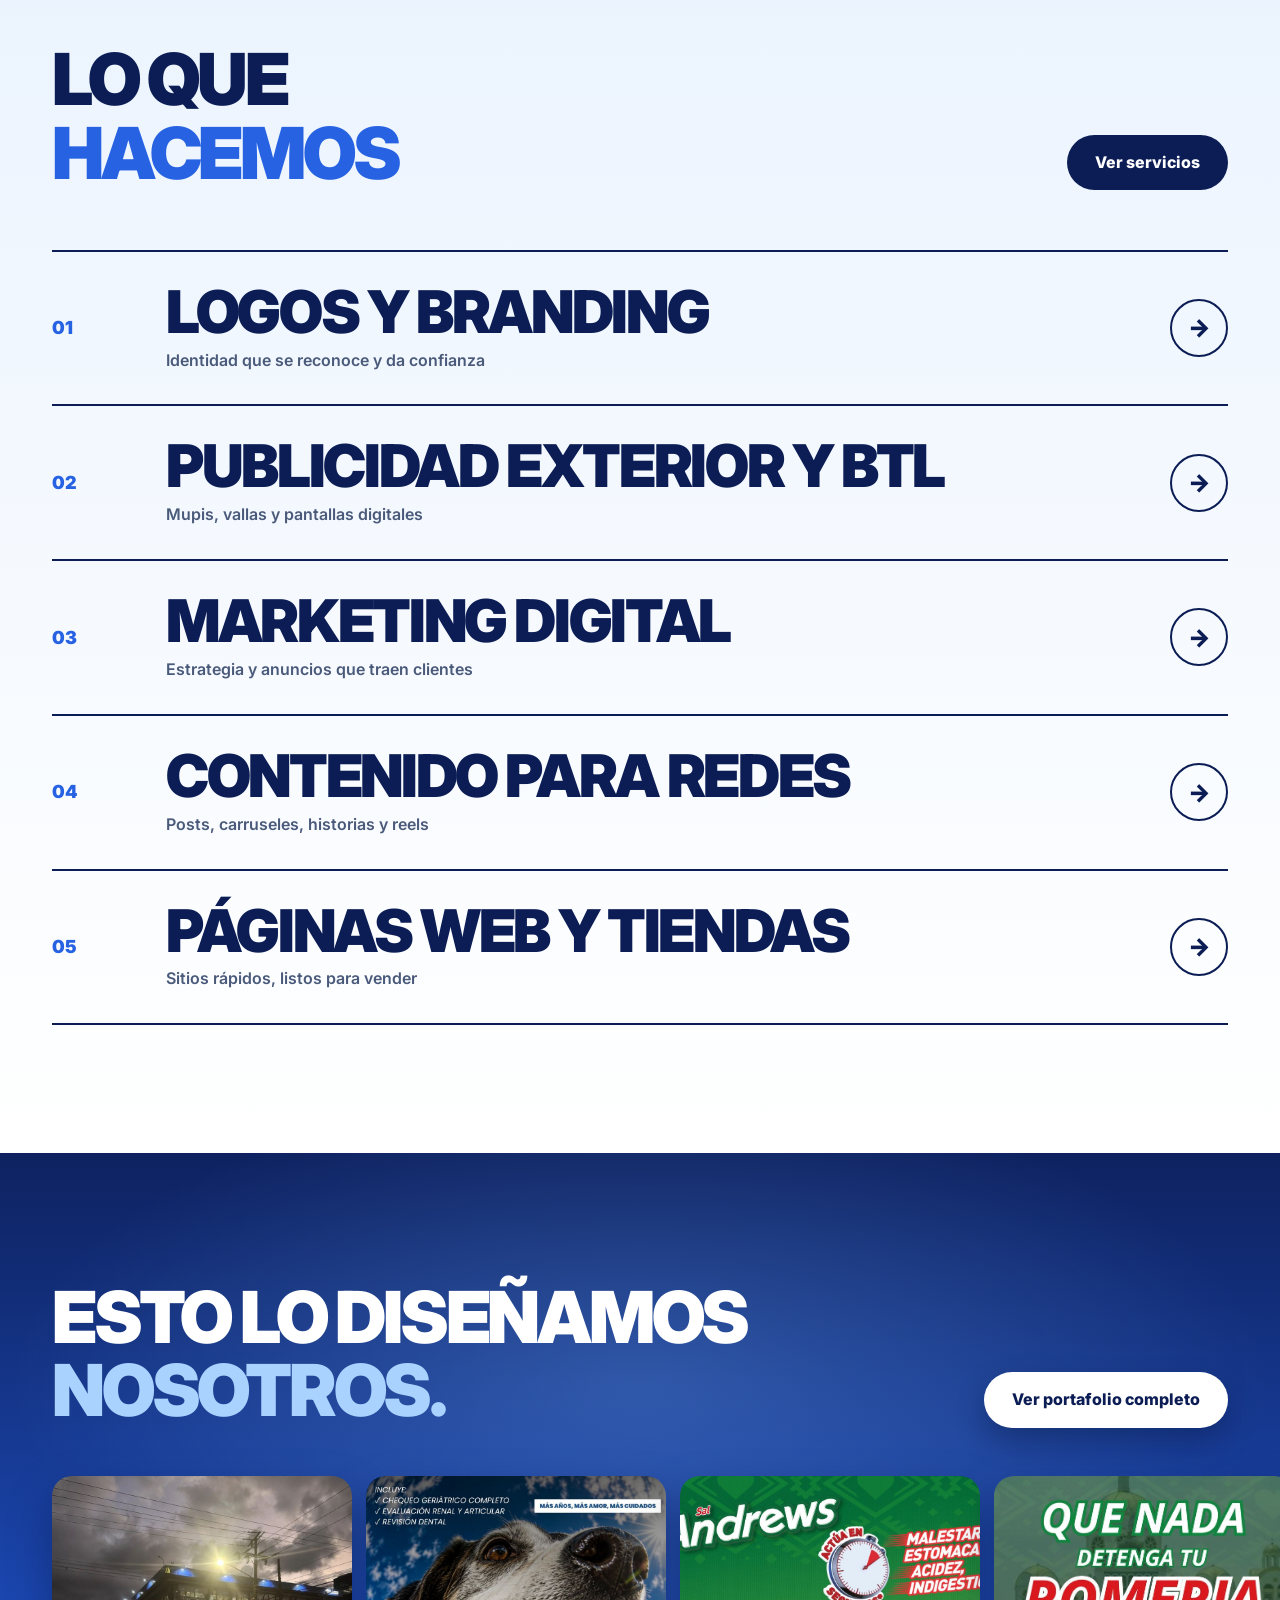
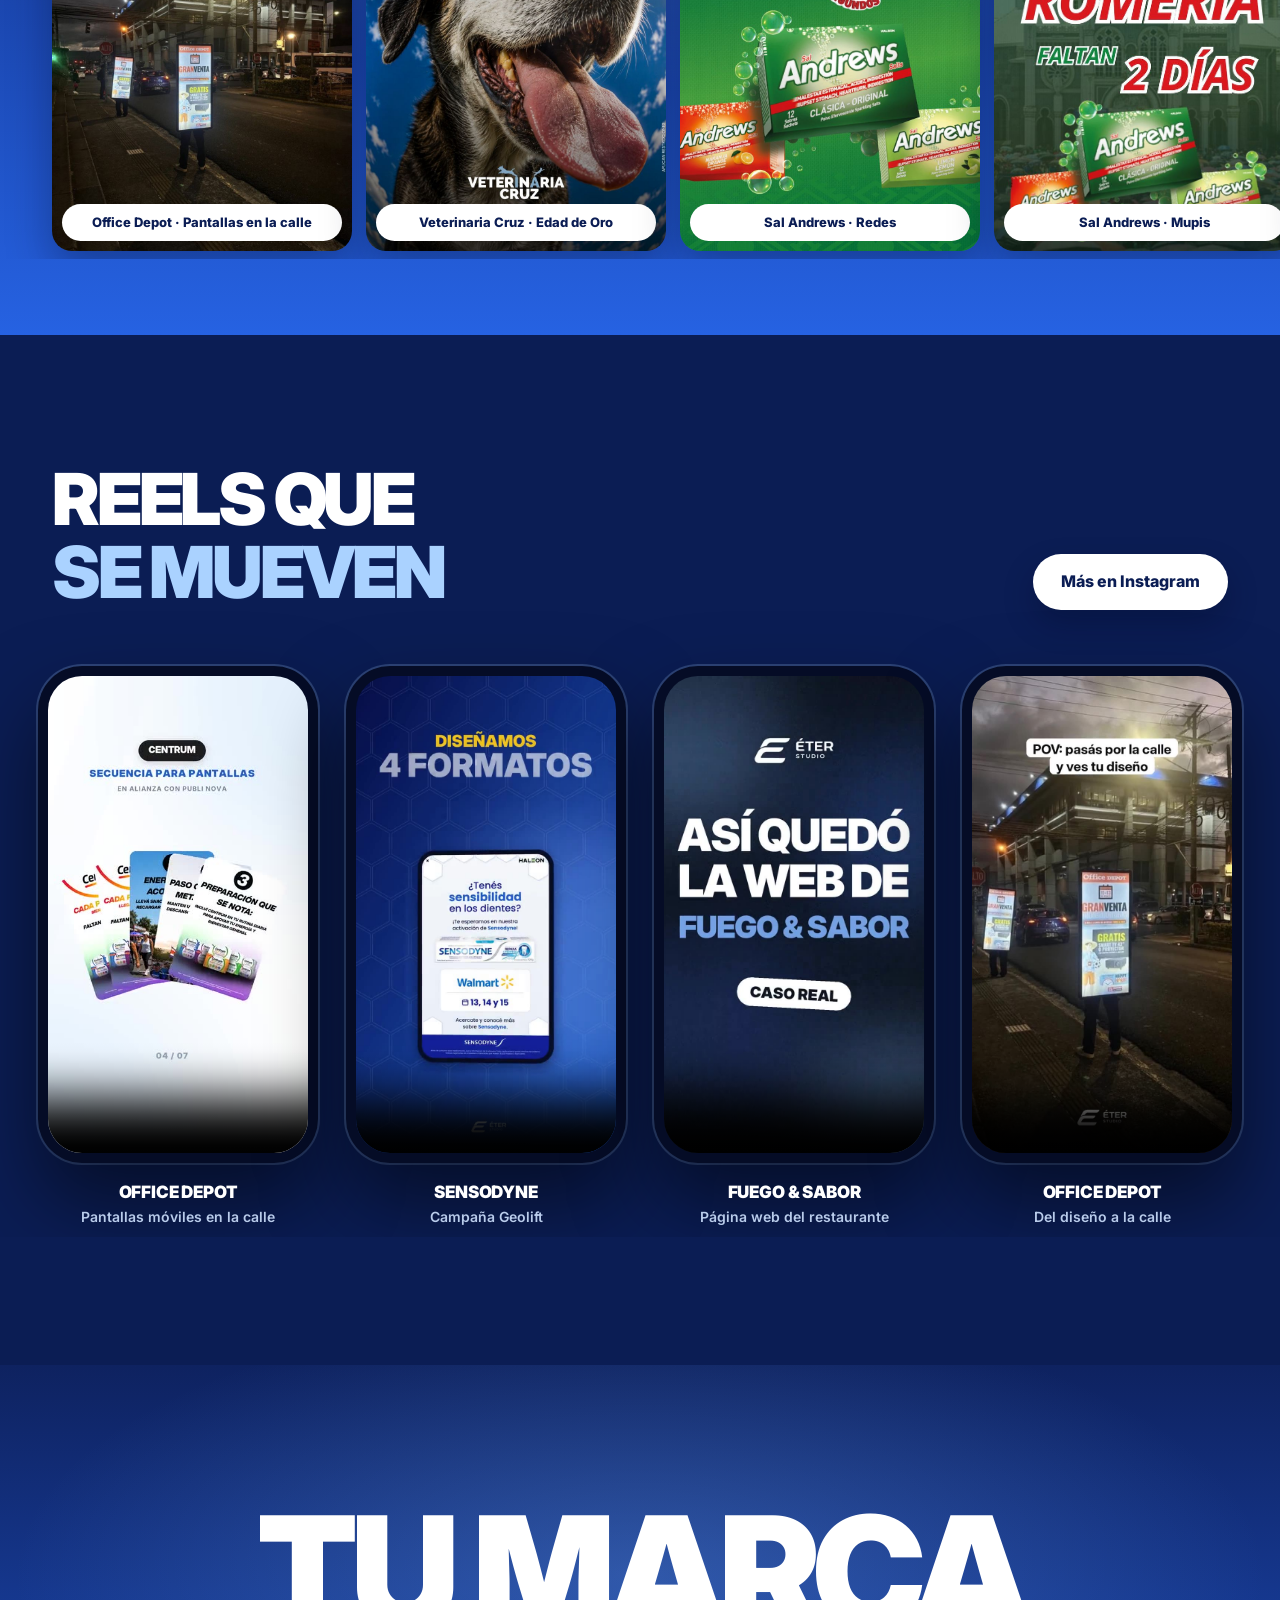
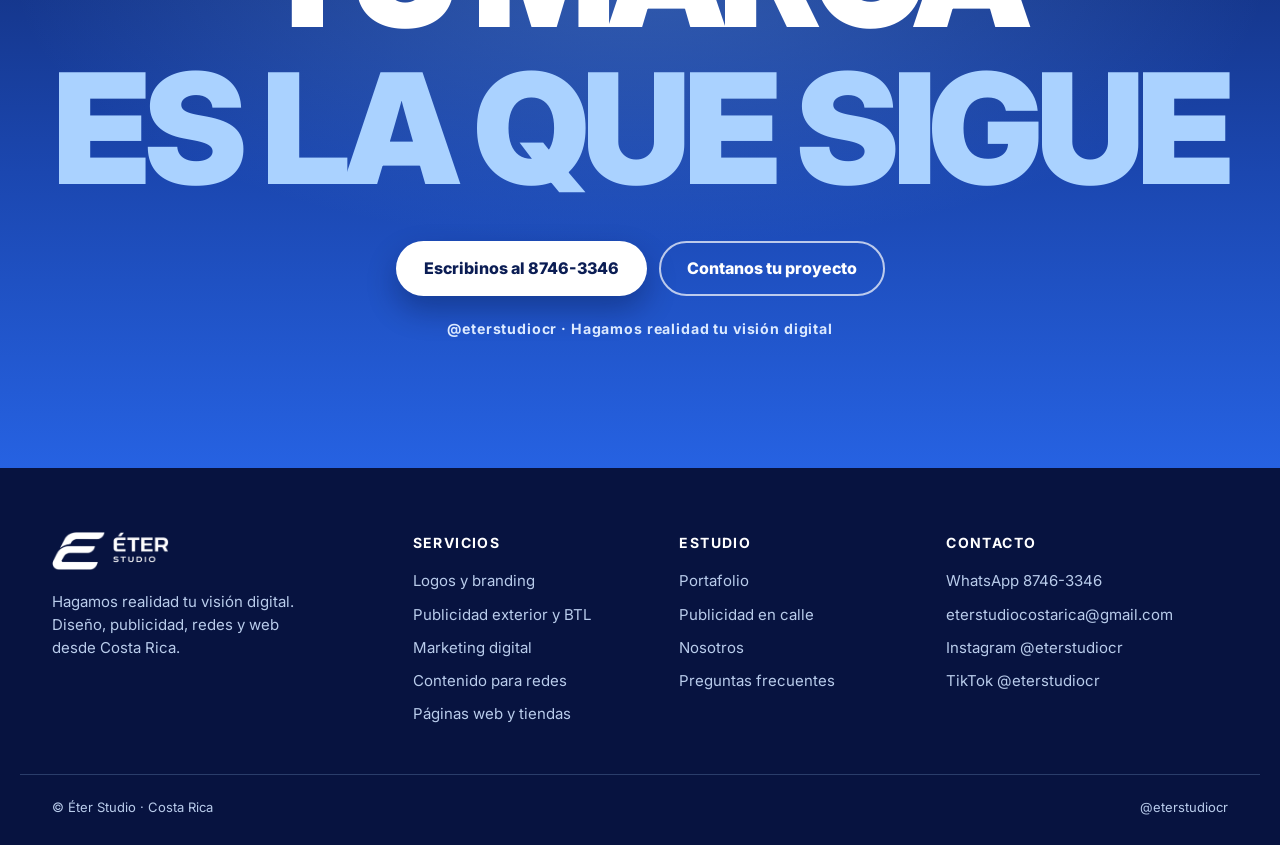
==== commit 3cdb1be6: "Nueva imagen para vista previa de enlaces (WhatsApp, Facebook) con la identidad actual Co-Authored-B" ====
--- a/index.html
+++ b/index.html
@@ -10,13 +10,13 @@
 <meta name="geo.region" content="CR"><meta name="geo.placename" content="Costa Rica">
 <meta property="og:type" content="website"><meta property="og:locale" content="es_CR"><meta property="og:site_name" content="Éter Studio">
 <meta property="og:title" content="Éter Studio | Diseño gráfico, branding y publicidad en Costa Rica"><meta property="og:description" content="Estudio creativo en Costa Rica: logos y branding, publicidad para vallas, mupis y pantallas, contenido para redes y páginas web. Escribinos al 8746-3346.">
-<meta property="og:url" content="https://www.eterstudiocr.com/"><meta property="og:image" content="https://www.eterstudiocr.com/img/og.jpg"><meta property="og:image:width" content="1200"><meta property="og:image:height" content="630">
-<meta name="twitter:card" content="summary_large_image"><meta name="twitter:title" content="Éter Studio | Diseño gráfico, branding y publicidad en Costa Rica"><meta name="twitter:description" content="Estudio creativo en Costa Rica: logos y branding, publicidad para vallas, mupis y pantallas, contenido para redes y páginas web. Escribinos al 8746-3346."><meta name="twitter:image" content="https://www.eterstudiocr.com/img/og.jpg">
+<meta property="og:url" content="https://www.eterstudiocr.com/"><meta property="og:image" content="https://www.eterstudiocr.com/img/og-v2.jpg"><meta property="og:image:width" content="1200"><meta property="og:image:height" content="630">
+<meta name="twitter:card" content="summary_large_image"><meta name="twitter:title" content="Éter Studio | Diseño gráfico, branding y publicidad en Costa Rica"><meta name="twitter:description" content="Estudio creativo en Costa Rica: logos y branding, publicidad para vallas, mupis y pantallas, contenido para redes y páginas web. Escribinos al 8746-3346."><meta name="twitter:image" content="https://www.eterstudiocr.com/img/og-v2.jpg">
 <meta name="theme-color" content="#0B1D54">
 <link rel="icon" type="image/png" href="img/favicon.png">
 <link rel="preconnect" href="https://fonts.googleapis.com"><link rel="preconnect" href="https://fonts.gstatic.com" crossorigin><link rel="stylesheet" href="https://fonts.googleapis.com/css2?family=Inter:opsz,wght@14..32,500..900&display=swap">
 <link rel="stylesheet" href="css/site.css">
-<script type="application/ld+json">[{"@context": "https://schema.org", "@type": "ProfessionalService", "@id": "https://www.eterstudiocr.com/#estudio", "name": "Éter Studio", "alternateName": ["Eter Studio", "Éter Studio CR"], "description": "Estudio de diseño gráfico en Costa Rica: logos y branding, publicidad para vallas, mupis y pantallas, contenido para redes y páginas web. Cotiza por WhatsApp 8746-3346.", "url": "https://www.eterstudiocr.com/", "logo": "https://www.eterstudiocr.com/img/eter_color.png", "image": "https://www.eterstudiocr.com/img/og.jpg", "telephone": "+506 8746-3346", "email": "eterstudiocostarica@gmail.com", "slogan": "Hagamos realidad tu visión digital", "address": {"@type": "PostalAddress", "addressCountry": "CR"}, "areaServed": {"@type": "Country", "name": "Costa Rica"}, "sameAs": ["https://www.instagram.com/eterstudiocr/"], "knowsLanguage": "es", "hasOfferCatalog": {"@type": "OfferCatalog", "name": "Servicios de diseño y publicidad", "itemListElement": [{"@type": "Offer", "itemOffered": {"@type": "Service", "name": "Diseño de logos y branding", "areaServed": "Costa Rica"}}, {"@type": "Offer", "itemOffered": {"@type": "Service", "name": "Diseño de publicidad exterior: vallas, mupis y pantallas digitales", "areaServed": "Costa Rica"}}, {"@type": "Offer", "itemOffered": {"@type": "Service", "name": "Marketing digital y redes sociales", "areaServed": "Costa Rica"}}, {"@type": "Offer", "itemOffered": {"@type": "Service", "name": "Contenido para redes: posts, reels y video", "areaServed": "Costa Rica"}}, {"@type": "Offer", "itemOffered": {"@type": "Service", "name": "Diseño de páginas web y tiendas en línea", "areaServed": "Costa Rica"}}]}}, {"@context": "https://schema.org", "@type": "WebSite", "name": "Éter Studio", "url": "https://www.eterstudiocr.com/", "inLanguage": "es-CR"}, {"@context": "https://schema.org", "@type": "FAQPage", "mainEntity": [{"@type": "Question", "name": "¿Dónde está Éter Studio y en qué zonas trabajan?", "acceptedAnswer": {"@type": "Answer", "text": "Somos un estudio de diseño de Costa Rica y trabajamos de forma remota con negocios de todo el país: San José, Heredia, Alajuela, Cartago, Guanacaste, Puntarenas y Limón."}}, {"@type": "Question", "name": "¿Cuánto cuesta diseñar un logo o una identidad de marca?", "acceptedAnswer": {"@type": "Answer", "text": "Depende de lo que incluya: solo el logo, o también paleta, tipografía, papelería y aplicaciones. Escríbenos al 8746-3346 y te enviamos una cotización a la medida."}}, {"@type": "Question", "name": "¿Diseñan publicidad para vallas, mupis y pantallas digitales?", "acceptedAnswer": {"@type": "Answer", "text": "Sí. Diseñamos campañas para publicidad exterior y BTL con archivos listos para imprenta o para pantallas, y con nuestra alianza con Publi Nova también podemos ponerlas en la calle."}}, {"@type": "Question", "name": "¿Hacen páginas web y tiendas en línea?", "acceptedAnswer": {"@type": "Answer", "text": "Sí. Hacemos sitios adaptados al celular, con botón de WhatsApp y tienda en línea si la necesitas, como vetcruzshop.com y publinovacr.com."}}, {"@type": "Question", "name": "¿Manejan redes sociales?", "acceptedAnswer": {"@type": "Answer", "text": "Diseñamos posts, carruseles, historias y reels, y te ayudamos con la estrategia para que tu Instagram, Facebook y TikTok atraigan clientes."}}]}]</script>
+<script type="application/ld+json">[{"@context": "https://schema.org", "@type": "ProfessionalService", "@id": "https://www.eterstudiocr.com/#estudio", "name": "Éter Studio", "alternateName": ["Eter Studio", "Éter Studio CR"], "description": "Estudio de diseño gráfico en Costa Rica: logos y branding, publicidad para vallas, mupis y pantallas, contenido para redes y páginas web. Cotiza por WhatsApp 8746-3346.", "url": "https://www.eterstudiocr.com/", "logo": "https://www.eterstudiocr.com/img/eter_color.png", "image": "https://www.eterstudiocr.com/img/og-v2.jpg", "telephone": "+506 8746-3346", "email": "eterstudiocostarica@gmail.com", "slogan": "Hagamos realidad tu visión digital", "address": {"@type": "PostalAddress", "addressCountry": "CR"}, "areaServed": {"@type": "Country", "name": "Costa Rica"}, "sameAs": ["https://www.instagram.com/eterstudiocr/"], "knowsLanguage": "es", "hasOfferCatalog": {"@type": "OfferCatalog", "name": "Servicios de diseño y publicidad", "itemListElement": [{"@type": "Offer", "itemOffered": {"@type": "Service", "name": "Diseño de logos y branding", "areaServed": "Costa Rica"}}, {"@type": "Offer", "itemOffered": {"@type": "Service", "name": "Diseño de publicidad exterior: vallas, mupis y pantallas digitales", "areaServed": "Costa Rica"}}, {"@type": "Offer", "itemOffered": {"@type": "Service", "name": "Marketing digital y redes sociales", "areaServed": "Costa Rica"}}, {"@type": "Offer", "itemOffered": {"@type": "Service", "name": "Contenido para redes: posts, reels y video", "areaServed": "Costa Rica"}}, {"@type": "Offer", "itemOffered": {"@type": "Service", "name": "Diseño de páginas web y tiendas en línea", "areaServed": "Costa Rica"}}]}}, {"@context": "https://schema.org", "@type": "WebSite", "name": "Éter Studio", "url": "https://www.eterstudiocr.com/", "inLanguage": "es-CR"}, {"@context": "https://schema.org", "@type": "FAQPage", "mainEntity": [{"@type": "Question", "name": "¿Dónde está Éter Studio y en qué zonas trabajan?", "acceptedAnswer": {"@type": "Answer", "text": "Somos un estudio de diseño de Costa Rica y trabajamos de forma remota con negocios de todo el país: San José, Heredia, Alajuela, Cartago, Guanacaste, Puntarenas y Limón."}}, {"@type": "Question", "name": "¿Cuánto cuesta diseñar un logo o una identidad de marca?", "acceptedAnswer": {"@type": "Answer", "text": "Depende de lo que incluya: solo el logo, o también paleta, tipografía, papelería y aplicaciones. Escríbenos al 8746-3346 y te enviamos una cotización a la medida."}}, {"@type": "Question", "name": "¿Diseñan publicidad para vallas, mupis y pantallas digitales?", "acceptedAnswer": {"@type": "Answer", "text": "Sí. Diseñamos campañas para publicidad exterior y BTL con archivos listos para imprenta o para pantallas, y con nuestra alianza con Publi Nova también podemos ponerlas en la calle."}}, {"@type": "Question", "name": "¿Hacen páginas web y tiendas en línea?", "acceptedAnswer": {"@type": "Answer", "text": "Sí. Hacemos sitios adaptados al celular, con botón de WhatsApp y tienda en línea si la necesitas, como vetcruzshop.com y publinovacr.com."}}, {"@type": "Question", "name": "¿Manejan redes sociales?", "acceptedAnswer": {"@type": "Answer", "text": "Diseñamos posts, carruseles, historias y reels, y te ayudamos con la estrategia para que tu Instagram, Facebook y TikTok atraigan clientes."}}]}]</script>
 </head>
 <body>
 <a class="skip" href="#contenido">Saltar al contenido</a>
--- a/css/site.css
+++ b/css/site.css
@@ -299,3 +299,60 @@
 .reels figcaption{margin-top:16px;color:#B9CCEB;font-size:14px;font-weight:600;text-align:center}
 .reels figcaption b{display:block;color:#fff;font-size:17px;font-weight:900;text-transform:uppercase;letter-spacing:-.01em}
 @media (min-width:1240px){.reels{justify-content:center}}
+/* portafolio: videos y ajuste en celular */
+.grid .vid button{position:relative;cursor:pointer}
+.grid video{width:100%;height:auto;display:block;aspect-ratio:9/16;object-fit:cover;background:#0B1D54}
+.grid .play{position:absolute;top:12px;right:12px;width:34px;height:34px;border-radius:50%;background:rgba(255,255,255,.92);color:var(--navy);display:grid;place-items:center;font-size:13px;padding-left:2px;box-sizing:border-box}
+dialog{max-width:min(92vw,560px);max-height:90dvh}
+dialog img,dialog video{display:block;max-width:100%;max-height:84dvh;width:auto;height:auto;margin:auto;border-radius:16px;object-fit:contain}
+dialog button{top:-46px;right:0}
+dialog{overflow:visible;margin:auto;padding-top:0}
+@media (max-width:640px){
+ .grid{columns:2;column-gap:10px;margin-top:24px}
+ .grid figure{margin-bottom:10px;border-radius:14px}
+ .grid figcaption{padding:8px 10px}
+ .grid figcaption b{font-size:12.5px;line-height:1.25}.grid figcaption span{font-size:11.5px}
+ .filters{flex-wrap:nowrap;overflow-x:auto;scrollbar-width:none;margin-inline:calc(-1*clamp(16px,4vw,32px));padding-inline:clamp(16px,4vw,32px)}
+ .filters button{flex:none;font-size:14px;padding:10px 16px}
+ .grid .play{width:28px;height:28px;top:8px;right:8px;font-size:11px}
+ .case-grid{grid-template-columns:repeat(3,1fr);gap:8px}
+ .case-grid figcaption{font-size:12px}
+ .reels figure{width:62vw}
+ .strip a{width:56vw}
+}
+dialog [hidden]{display:none!important}
+/* abanico del inicio: piezas completas, sin cortes */
+.hero{padding-bottom:clamp(56px,7vw,96px)}
+.fan{height:clamp(300px,34vw,440px)}
+.fan figure{bottom:auto;top:12%;box-shadow:0 24px 50px rgba(4,10,40,.45)}
+.fan .f2,.fan .f4{top:6%}
+.fan .f3{top:0;width:clamp(150px,20vw,250px)}
+@media (max-width:640px){
+ .fan{height:auto;aspect-ratio:1/0.82;max-width:420px}
+ .fan figure{width:31%;top:16%;border-width:4px;border-radius:16px}
+ .fan .f2{transform:translateX(-50%) translateX(-78%) rotate(-9deg);top:14%}
+ .fan .f4{transform:translateX(-50%) translateX(78%) rotate(9deg);top:14%}
+ .fan .f3{width:37%;top:4%}
+ .fan .f3 div{inset:7px;border-width:2.5px;border-radius:11px;font-size:15px;gap:8px}
+ .fan .f3 span{width:38px;height:38px;font-size:24px}
+}
+.hero{padding-bottom:clamp(36px,4vw,56px)}
+.fan{height:clamp(300px,30vw,400px)}
+@media (max-width:640px){
+ .fan{aspect-ratio:1/0.88;max-width:440px}
+ .fan figure{width:37%;top:14%}
+ .fan .f2{transform:translateX(-50%) translateX(-72%) rotate(-9deg);top:12%}
+ .fan .f4{transform:translateX(-50%) translateX(72%) rotate(9deg);top:12%}
+ .fan .f3{width:42%;top:2%}
+}
+@media (max-width:640px){
+ .fan{aspect-ratio:1/0.92;margin-top:30px}
+ .fan figure{width:41%;top:10%}
+ .fan .f2{transform:translateX(-50%) translateX(-64%) rotate(-8deg);top:9%}
+ .fan .f4{transform:translateX(-50%) translateX(64%) rotate(8deg);top:9%}
+ .fan .f3{width:46%;top:0}
+ .fan .f3 div{font-size:17px}
+}
+@media (max-width:640px){.fan{aspect-ratio:1/0.74}}
+@media (max-width:640px){.fan .f2,.fan .f4{width:37%;top:12%}.fan .f2{transform:translateX(-50%) translateX(-60%) rotate(-8deg)}.fan .f4{transform:translateX(-50%) translateX(60%) rotate(8deg)}.fan .f3{width:43%}}
+@media (max-width:640px){.fan{height:auto;width:100%}}
